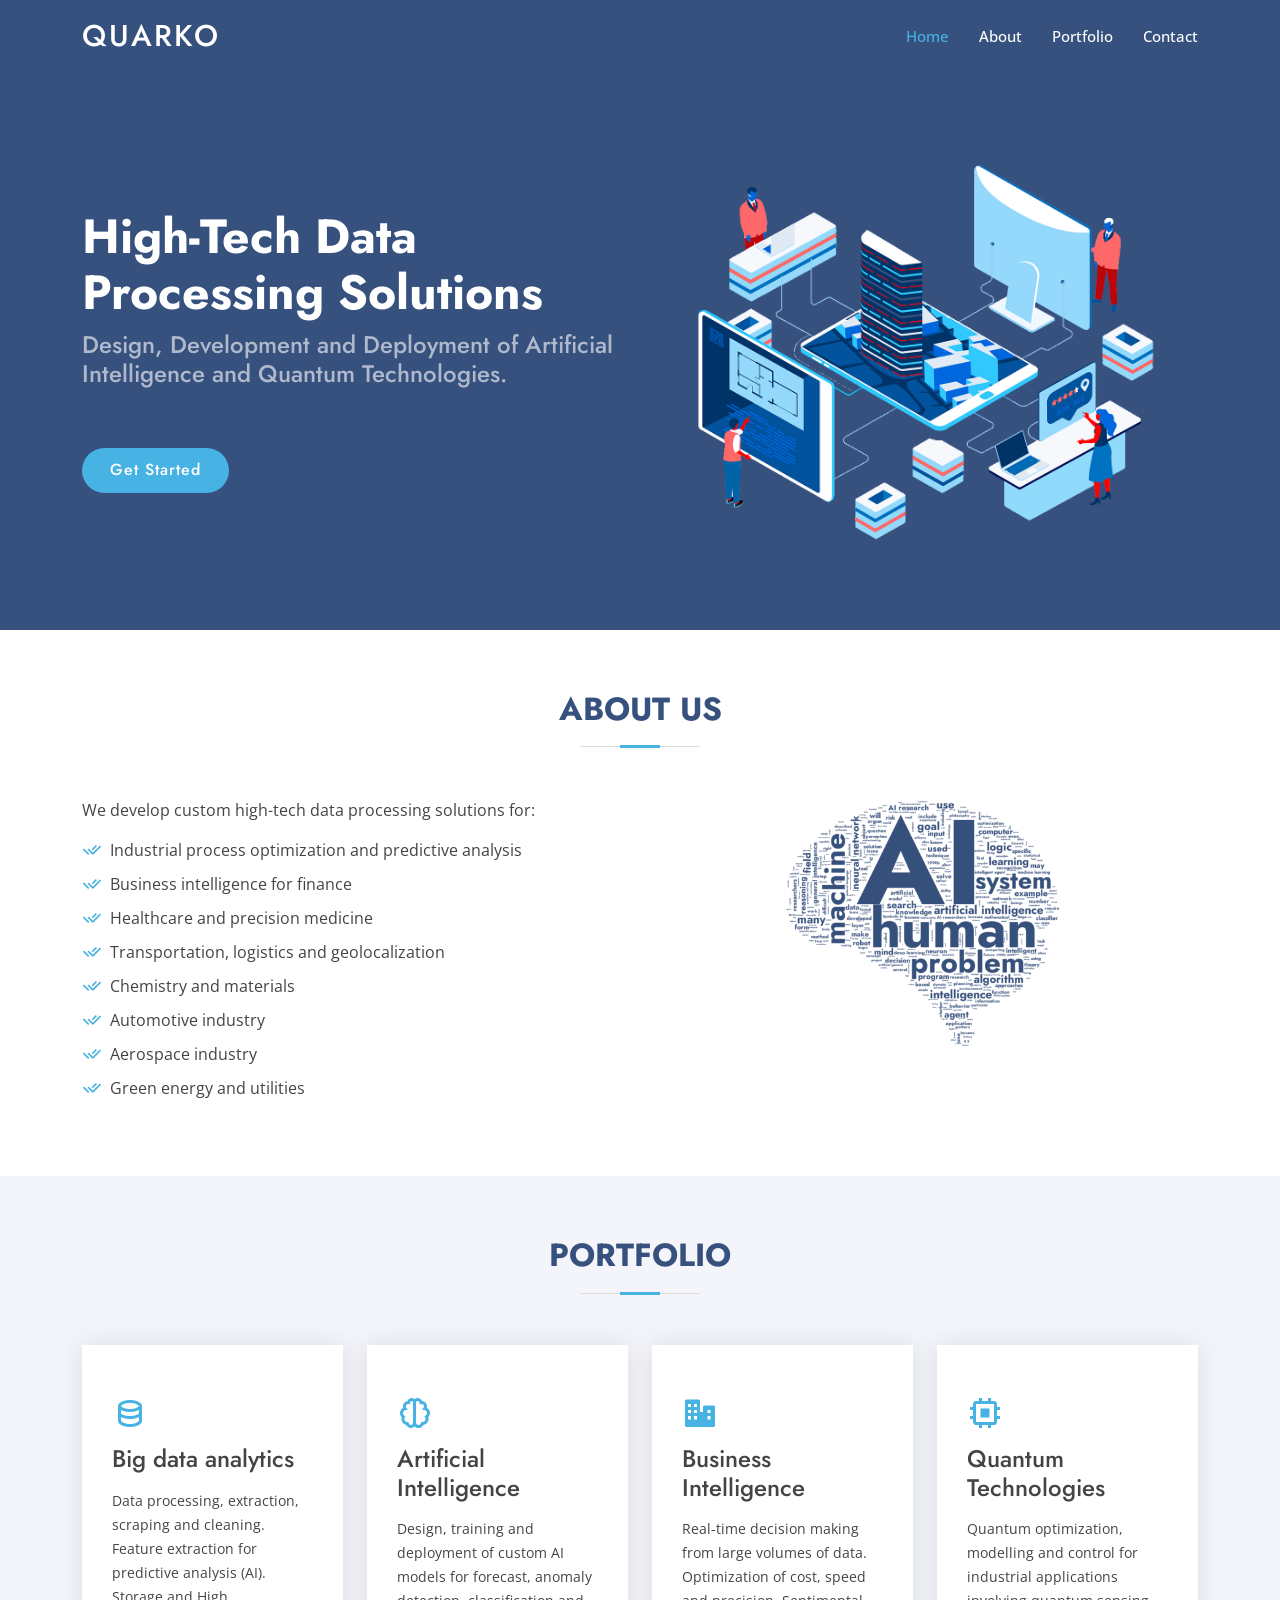
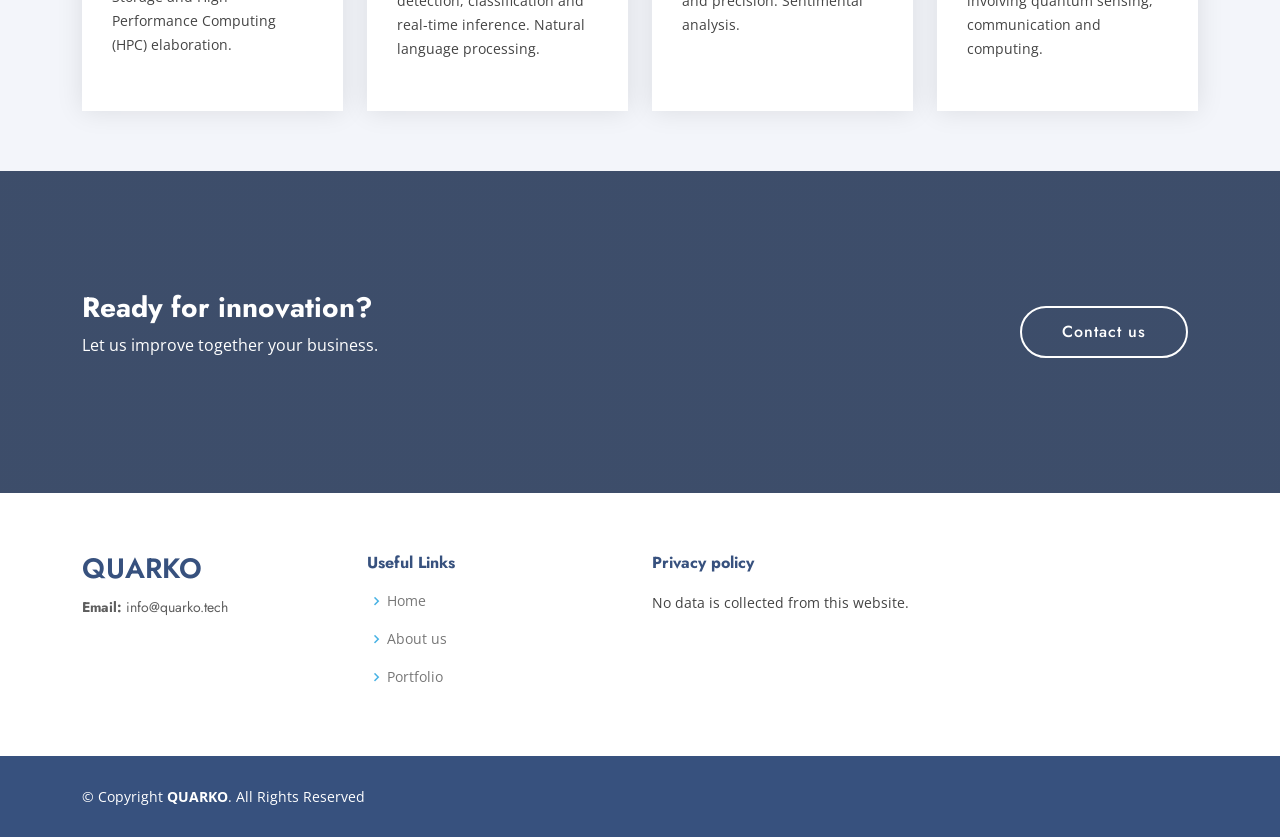
==== index.html @ bf79f646 "updating page" ====
<!DOCTYPE html>
<html lang="en">

<head>
  <meta charset="utf-8">
  <meta content="width=device-width, initial-scale=1.0" name="viewport">

  <title>QUARKO - Home Page</title>
  <meta content="" name="description">
  <meta content="" name="keywords">

  <link href="assets/img/favicon.png" rel="icon">
  <link href="assets/img/apple-touch-icon.png" rel="apple-touch-icon">

  <link
    href="https://fonts.googleapis.com/css?family=Open+Sans:300,300i,400,400i,600,600i,700,700i|Jost:300,300i,400,400i,500,500i,600,600i,700,700i|Poppins:300,300i,400,400i,500,500i,600,600i,700,700i"
    rel="stylesheet">

  <link href="assets/vendor/bootstrap/css/bootstrap.min.css" rel="stylesheet">
  <link href="assets/vendor/bootstrap-icons/bootstrap-icons.css" rel="stylesheet">
  <link href="assets/vendor/boxicons/css/boxicons.min.css" rel="stylesheet">
  <link href="assets/vendor/remixicon/remixicon.css" rel="stylesheet">
  <link href="assets/css/style.css" rel="stylesheet">
</head>

<body>

  <header id="header" class="fixed-top ">
    <div class="container d-flex align-items-center">
      <h1 class="logo me-auto"><a href="index.html">QUARKO</a></h1>
      <nav id="navbar" class="navbar">
        <ul>
          <li><a class="nav-link scrollto active" href="#hero">Home</a></li>
          <li><a class="nav-link scrollto" href="#about">About</a></li>
          <li><a class="nav-link scrollto" href="#services">Portfolio</a></li>
          <li><a class="nav-link scrollto" href="#contact">Contact</a></li>
        </ul>
        <i class="bi bi-list mobile-nav-toggle"></i>
      </nav>
    </div>
  </header>

  <section id="hero" class="d-flex align-items-center">
    <div class="container">
      <div class="row">
        <div class="col-lg-6 d-flex flex-column justify-content-center pt-4 pt-lg-0 order-2 order-lg-1"
          data-aos="fade-up" data-aos-delay="200">
          <h1>High-Tech Data Processing Solutions</h1>
          <h2>Design, Development and Deployment of Artificial Intelligence and Quantum Technologies.</h2>
          <div class="d-flex justify-content-center justify-content-lg-start">
            <a href="#about" class="btn-get-started scrollto">Get Started</a>
          </div>
        </div>
        <div class="col-lg-6 order-1 order-lg-2 hero-img" data-aos="zoom-in" data-aos-delay="200">
          <img src="assets/img/splash.png" class="img-fluid" alt="">
        </div>
      </div>
    </div>

  </section>

  <main id="main">
    <section id="about" class="about">
      <div class="container" data-aos="fade-up">

        <div class="section-title">
          <h2>About Us</h2>
        </div>

        <div class="row content">
          <div class="col-lg-6">
            <p>
              We develop custom high-tech data processing solutions for:
            </p>
            <ul>
              <li><i class="ri-check-double-line"></i>Industrial process optimization and predictive analysis</li>
              <li><i class="ri-check-double-line"></i>Business intelligence for finance</li>
              <li><i class="ri-check-double-line"></i>Healthcare and precision medicine</li>
              <li><i class="ri-check-double-line"></i>Transportation, logistics and geolocalization</li>
              <li><i class="ri-check-double-line"></i>Chemistry and materials</li>
              <li><i class="ri-check-double-line"></i>Automotive industry</li>
              <li><i class="ri-check-double-line"></i>Aerospace industry</li>
              <li><i class="ri-check-double-line"></i>Green energy and utilities</li>
            </ul>
          </div>
          <div class="col-lg-6 pt-4 pt-lg-0 text-center">
            <img src="assets/img/brain.png" class="img-fluid" style="height: 250px;" alt="">
          </div>
        </div>
      </div>
    </section>

    <section id="services" class="services section-bg">
      <div class="container" data-aos="fade-up">

        <div class="section-title">
          <h2>Portfolio</h2>
          <p></p>
        </div>

        <div class="row">
          <div class="col-xl-3 col-md-6 d-flex align-items-stretch" data-aos="zoom-in" data-aos-delay="100">
            <div class="icon-box">
              <div class="icon"><i class="bx bx-data"></i></div>
              <h4>Big data analytics</h4>
              <p>Data processing, extraction, scraping and cleaning. Feature extraction for
                predictive analysis (AI). Storage and High Performance Computing (HPC)
                elaboration.</p>
            </div>
          </div>

          <div class="col-xl-3 col-md-6 d-flex align-items-stretch mt-4 mt-md-0" data-aos="zoom-in"
            data-aos-delay="200">
            <div class="icon-box">
              <div class="icon"><i class="bx bx-brain"></i></div>
              <h4>Artificial Intelligence</h4>
              <p>Design, training and deployment of custom AI models for
                forecast, anomaly detection, classification and real-time
                inference. Natural language processing.</p>
            </div>
          </div>

          <div class="col-xl-3 col-md-6 d-flex align-items-stretch mt-4 mt-xl-0" data-aos="zoom-in"
            data-aos-delay="300">
            <div class="icon-box">
              <div class="icon"><i class="bx bxs-business"></i></div>
              <h4>Business Intelligence</h4>
              <p>Real-time decision making from large volumes of data.
                Optimization of cost, speed and precision. Sentimental
                analysis.</p>
            </div>
          </div>

          <div class="col-xl-3 col-md-6 d-flex align-items-stretch mt-4 mt-xl-0" data-aos="zoom-in"
            data-aos-delay="400">
            <div class="icon-box">
              <div class="icon"><i class="bx bx-chip"></i></div>
              <h4>Quantum Technologies</h4>
              <p>Quantum optimization, modelling and control for industrial
                applications involving quantum sensing, communication and
                computing.</p>
            </div>
          </div>

        </div>
      </div>
    </section>

    <section id="contact" class="cta">
      <div class="container" data-aos="zoom-in">

        <div class="row">
          <div class="col-lg-9 text-center text-lg-start">
            <h3>Ready for innovation?</h3>
            <p>Let us improve together your business.</p>
          </div>
          <div class="col-lg-3 cta-btn-container text-center">
            <a class="cta-btn align-middle" href="mailto:info@quarko.tech">Contact us</a>
          </div>
        </div>

      </div>
    </section>

  </main>

  <footer id="footer">
    <div class="footer-top">
      <div class="container">
        <div class="row">

          <div class="col-lg-3 col-md-6 footer-contact">
            <h3>QUARKO</h3>
            <p>
              <strong>Email:</strong> info@quarko.tech<br>
            </p>
          </div>

          <div class="col-lg-3 col-md-6 footer-links">
            <h4>Useful Links</h4>
            <ul>
              <li><i class="bx bx-chevron-right"></i> <a href="#">Home</a></li>
              <li><i class="bx bx-chevron-right"></i> <a href="#about">About us</a></li>
              <li><i class="bx bx-chevron-right"></i> <a href="#services">Portfolio</a></li>
            </ul>
          </div>

          <div class="col-lg-3 col-md-6 footer-links">
            <h4>Privacy policy</h4>
            <p>No data is collected from this website.</p>
          </div>
        </div>
      </div>
    </div>

    <div class="container footer-bottom clearfix">
      <div class="copyright">
        &copy; Copyright <strong><span>QUARKO</span></strong>. All Rights Reserved
      </div>

    </div>
  </footer>

  <div id="preloader"></div>
  <a href="#" class="back-to-top d-flex align-items-center justify-content-center"><i
      class="bi bi-arrow-up-short"></i></a>

  <script src="assets/vendor/bootstrap/js/bootstrap.bundle.min.js"></script>
  <script src="assets/js/main.js"></script>

</body>

</html>
---- assets/css/style.css ----
/*--------------------------------------------------------------
# General
--------------------------------------------------------------*/
body {
  font-family: "Open Sans", sans-serif;
  color: #444444;
}

a {
  color: #47b2e4;
  text-decoration: none;
}

a:hover {
  color: #73c5eb;
  text-decoration: none;
}

h1, h2, h3, h4, h5, h6 {
  font-family: "Jost", sans-serif;
}

/*--------------------------------------------------------------
# Preloader
--------------------------------------------------------------*/
#preloader {
  position: fixed;
  top: 0;
  left: 0;
  right: 0;
  bottom: 0;
  z-index: 9999;
  overflow: hidden;
  background: #37517e;
}

#preloader:before {
  content: "";
  position: fixed;
  top: calc(50% - 30px);
  left: calc(50% - 30px);
  border: 6px solid #37517e;
  border-top-color: #fff;
  border-bottom-color: #fff;
  border-radius: 50%;
  width: 60px;
  height: 60px;
  -webkit-animation: animate-preloader 1s linear infinite;
  animation: animate-preloader 1s linear infinite;
}

@-webkit-keyframes animate-preloader {
  0% {
    transform: rotate(0deg);
  }
  100% {
    transform: rotate(360deg);
  }
}

@keyframes animate-preloader {
  0% {
    transform: rotate(0deg);
  }
  100% {
    transform: rotate(360deg);
  }
}
/*--------------------------------------------------------------
# Back to top button
--------------------------------------------------------------*/
.back-to-top {
  position: fixed;
  visibility: hidden;
  opacity: 0;
  right: 15px;
  bottom: 15px;
  z-index: 996;
  background: #47b2e4;
  width: 40px;
  height: 40px;
  border-radius: 50px;
  transition: all 0.4s;
}
.back-to-top i {
  font-size: 24px;
  color: #fff;
  line-height: 0;
}
.back-to-top:hover {
  background: #6bc1e9;
  color: #fff;
}
.back-to-top.active {
  visibility: visible;
  opacity: 1;
}

/*--------------------------------------------------------------
# Header
--------------------------------------------------------------*/
#header {
  transition: all 0.5s;
  z-index: 997;
  padding: 15px 0;
}
#header.header-scrolled, #header.header-inner-pages {
  background: rgba(40, 58, 90, 0.9);
}
#header .logo {
  font-size: 30px;
  margin: 0;
  padding: 0;
  line-height: 1;
  font-weight: 500;
  letter-spacing: 2px;
  text-transform: uppercase;
}
#header .logo a {
  color: #fff;
}
#header .logo img {
  max-height: 40px;
}

/*--------------------------------------------------------------
# Navigation Menu
--------------------------------------------------------------*/
/**
* Desktop Navigation
*/
.navbar {
  padding: 0;
}
.navbar ul {
  margin: 0;
  padding: 0;
  display: flex;
  list-style: none;
  align-items: center;
}
.navbar li {
  position: relative;
}
.navbar a, .navbar a:focus {
  display: flex;
  align-items: center;
  justify-content: space-between;
  padding: 10px 0 10px 30px;
  font-size: 15px;
  font-weight: 500;
  color: #fff;
  white-space: nowrap;
  transition: 0.3s;
}
.navbar a i, .navbar a:focus i {
  font-size: 12px;
  line-height: 0;
  margin-left: 5px;
}
.navbar a:hover, .navbar .active, .navbar .active:focus, .navbar li:hover > a {
  color: #47b2e4;
}
.navbar .getstarted, .navbar .getstarted:focus {
  padding: 8px 20px;
  margin-left: 30px;
  border-radius: 50px;
  color: #fff;
  font-size: 14px;
  border: 2px solid #47b2e4;
  font-weight: 600;
}
.navbar .getstarted:hover, .navbar .getstarted:focus:hover {
  color: #fff;
  background: #31a9e1;
}
.navbar .dropdown ul {
  display: block;
  position: absolute;
  left: 14px;
  top: calc(100% + 30px);
  margin: 0;
  padding: 10px 0;
  z-index: 99;
  opacity: 0;
  visibility: hidden;
  background: #fff;
  box-shadow: 0px 0px 30px rgba(127, 137, 161, 0.25);
  transition: 0.3s;
  border-radius: 4px;
}
.navbar .dropdown ul li {
  min-width: 200px;
}
.navbar .dropdown ul a {
  padding: 10px 20px;
  font-size: 14px;
  text-transform: none;
  font-weight: 500;
  color: #0c3c53;
}
.navbar .dropdown ul a i {
  font-size: 12px;
}
.navbar .dropdown ul a:hover, .navbar .dropdown ul .active:hover, .navbar .dropdown ul li:hover > a {
  color: #47b2e4;
}
.navbar .dropdown:hover > ul {
  opacity: 1;
  top: 100%;
  visibility: visible;
}
.navbar .dropdown .dropdown ul {
  top: 0;
  left: calc(100% - 30px);
  visibility: hidden;
}
.navbar .dropdown .dropdown:hover > ul {
  opacity: 1;
  top: 0;
  left: 100%;
  visibility: visible;
}
@media (max-width: 1366px) {
  .navbar .dropdown .dropdown ul {
    left: -90%;
  }
  .navbar .dropdown .dropdown:hover > ul {
    left: -100%;
  }
}

/**
* Mobile Navigation
*/
.mobile-nav-toggle {
  color: #fff;
  font-size: 28px;
  cursor: pointer;
  display: none;
  line-height: 0;
  transition: 0.5s;
}
.mobile-nav-toggle.bi-x {
  color: #fff;
}

@media (max-width: 991px) {
  .mobile-nav-toggle {
    display: block;
  }

  .navbar ul {
    display: none;
  }
}
.navbar-mobile {
  position: fixed;
  overflow: hidden;
  top: 0;
  right: 0;
  left: 0;
  bottom: 0;
  background: rgba(40, 58, 90, 0.9);
  transition: 0.3s;
  z-index: 999;
}
.navbar-mobile .mobile-nav-toggle {
  position: absolute;
  top: 15px;
  right: 15px;
}
.navbar-mobile ul {
  display: block;
  position: absolute;
  top: 55px;
  right: 15px;
  bottom: 15px;
  left: 15px;
  padding: 10px 0;
  border-radius: 10px;
  background-color: #fff;
  overflow-y: auto;
  transition: 0.3s;
}
.navbar-mobile a, .navbar-mobile a:focus {
  padding: 10px 20px;
  font-size: 15px;
  color: #37517e;
}
.navbar-mobile a:hover, .navbar-mobile .active, .navbar-mobile li:hover > a {
  color: #47b2e4;
}
.navbar-mobile .getstarted, .navbar-mobile .getstarted:focus {
  margin: 15px;
  color: #37517e;
}
.navbar-mobile .dropdown ul {
  position: static;
  display: none;
  margin: 10px 20px;
  padding: 10px 0;
  z-index: 99;
  opacity: 1;
  visibility: visible;
  background: #fff;
  box-shadow: 0px 0px 30px rgba(127, 137, 161, 0.25);
}
.navbar-mobile .dropdown ul li {
  min-width: 200px;
}
.navbar-mobile .dropdown ul a {
  padding: 10px 20px;
}
.navbar-mobile .dropdown ul a i {
  font-size: 12px;
}
.navbar-mobile .dropdown ul a:hover, .navbar-mobile .dropdown ul .active:hover, .navbar-mobile .dropdown ul li:hover > a {
  color: #47b2e4;
}
.navbar-mobile .dropdown > .dropdown-active {
  display: block;
}

/*--------------------------------------------------------------
# Hero Section
--------------------------------------------------------------*/
#hero {
  width: 100%;
  height: 70vh;
  background: #37517e;
}
#hero .container {
  padding-top: 72px;
}
#hero h1 {
  margin: 0 0 10px 0;
  font-size: 48px;
  font-weight: 700;
  line-height: 56px;
  color: #fff;
}
#hero h2 {
  color: rgba(255, 255, 255, 0.6);
  margin-bottom: 50px;
  font-size: 24px;
}
#hero .btn-get-started {
  font-family: "Jost", sans-serif;
  font-weight: 500;
  font-size: 16px;
  letter-spacing: 1px;
  display: inline-block;
  padding: 10px 28px 11px 28px;
  border-radius: 50px;
  transition: 0.5s;
  margin: 10px 0 0 0;
  color: #fff;
  background: #47b2e4;
}
#hero .btn-get-started:hover {
  background: #209dd8;
}
#hero .btn-watch-video {
  font-size: 16px;
  display: flex;
  align-items: center;
  transition: 0.5s;
  margin: 10px 0 0 25px;
  color: #fff;
  line-height: 1;
}
#hero .btn-watch-video i {
  line-height: 0;
  color: #fff;
  font-size: 32px;
  transition: 0.3s;
  margin-right: 8px;
}
#hero .btn-watch-video:hover i {
  color: #47b2e4;
}
#hero .animated {
  animation: up-down 2s ease-in-out infinite alternate-reverse both;
}
@media (max-width: 991px) {
  #hero {
    height: 100vh;
    text-align: center;
  }
  #hero .animated {
    -webkit-animation: none;
    animation: none;
  }
  #hero .hero-img {
    text-align: center;
  }
  #hero .hero-img img {
    width: 50%;
  }
}
@media (max-width: 768px) {
  #hero h1 {
    font-size: 28px;
    line-height: 36px;
  }
  #hero h2 {
    font-size: 18px;
    line-height: 24px;
    margin-bottom: 30px;
  }
  #hero .hero-img img {
    width: 70%;
  }
}
@media (max-width: 575px) {
  #hero .hero-img img {
    width: 80%;
  }
  #hero .btn-get-started {
    font-size: 16px;
    padding: 10px 24px 11px 24px;
  }
}

@-webkit-keyframes up-down {
  0% {
    transform: translateY(10px);
  }
  100% {
    transform: translateY(-10px);
  }
}

@keyframes up-down {
  0% {
    transform: translateY(10px);
  }
  100% {
    transform: translateY(-10px);
  }
}
/*--------------------------------------------------------------
# Sections General
--------------------------------------------------------------*/
section {
  padding: 60px 0;
  overflow: hidden;
}

.section-bg {
  background-color: #f3f5fa;
}

.section-title {
  text-align: center;
  padding-bottom: 30px;
}
.section-title h2 {
  font-size: 32px;
  font-weight: bold;
  text-transform: uppercase;
  margin-bottom: 20px;
  padding-bottom: 20px;
  position: relative;
  color: #37517e;
}
.section-title h2::before {
  content: "";
  position: absolute;
  display: block;
  width: 120px;
  height: 1px;
  background: #ddd;
  bottom: 1px;
  left: calc(50% - 60px);
}
.section-title h2::after {
  content: "";
  position: absolute;
  display: block;
  width: 40px;
  height: 3px;
  background: #47b2e4;
  bottom: 0;
  left: calc(50% - 20px);
}
.section-title p {
  margin-bottom: 0;
}

/*--------------------------------------------------------------
# Clients
--------------------------------------------------------------*/
.clients {
  padding: 12px 0;
  text-align: center;
}
.clients img {
  max-width: 45%;
  transition: all 0.4s ease-in-out;
  display: inline-block;
  padding: 15px 0;
  filter: grayscale(100);
}
.clients img:hover {
  filter: none;
  transform: scale(1.1);
}
@media (max-width: 768px) {
  .clients img {
    max-width: 40%;
  }
}

/*--------------------------------------------------------------
# About Us
--------------------------------------------------------------*/
.about .content h3 {
  font-weight: 600;
  font-size: 26px;
}
.about .content ul {
  list-style: none;
  padding: 0;
}
.about .content ul li {
  padding-left: 28px;
  position: relative;
}
.about .content ul li + li {
  margin-top: 10px;
}
.about .content ul i {
  position: absolute;
  left: 0;
  top: 2px;
  font-size: 20px;
  color: #47b2e4;
  line-height: 1;
}
.about .content p:last-child {
  margin-bottom: 0;
}
.about .content .btn-learn-more {
  font-family: "Poppins", sans-serif;
  font-weight: 500;
  font-size: 14px;
  letter-spacing: 1px;
  display: inline-block;
  padding: 12px 32px;
  border-radius: 4px;
  transition: 0.3s;
  line-height: 1;
  color: #47b2e4;
  -webkit-animation-delay: 0.8s;
  animation-delay: 0.8s;
  margin-top: 6px;
  border: 2px solid #47b2e4;
}
.about .content .btn-learn-more:hover {
  background: #47b2e4;
  color: #fff;
  text-decoration: none;
}

/*--------------------------------------------------------------
# Why Us
--------------------------------------------------------------*/
.why-us .content {
  padding: 60px 100px 0 100px;
}
.why-us .content h3 {
  font-weight: 400;
  font-size: 34px;
  color: #37517e;
}
.why-us .content h4 {
  font-size: 20px;
  font-weight: 700;
  margin-top: 5px;
}
.why-us .content p {
  font-size: 15px;
  color: #848484;
}
.why-us .img {
  background-size: contain;
  background-repeat: no-repeat;
  background-position: center center;
}
.why-us .accordion-list {
  padding: 0 100px 60px 100px;
}
.why-us .accordion-list ul {
  padding: 0;
  list-style: none;
}
.why-us .accordion-list li + li {
  margin-top: 15px;
}
.why-us .accordion-list li {
  padding: 20px;
  background: #fff;
  border-radius: 4px;
}
.why-us .accordion-list a {
  display: block;
  position: relative;
  font-family: "Poppins", sans-serif;
  font-size: 16px;
  line-height: 24px;
  font-weight: 500;
  padding-right: 30px;
  outline: none;
  cursor: pointer;
}
.why-us .accordion-list span {
  color: #47b2e4;
  font-weight: 600;
  font-size: 18px;
  padding-right: 10px;
}
.why-us .accordion-list i {
  font-size: 24px;
  position: absolute;
  right: 0;
  top: 0;
}
.why-us .accordion-list p {
  margin-bottom: 0;
  padding: 10px 0 0 0;
}
.why-us .accordion-list .icon-show {
  display: none;
}
.why-us .accordion-list a.collapsed {
  color: #343a40;
}
.why-us .accordion-list a.collapsed:hover {
  color: #47b2e4;
}
.why-us .accordion-list a.collapsed .icon-show {
  display: inline-block;
}
.why-us .accordion-list a.collapsed .icon-close {
  display: none;
}
@media (max-width: 1024px) {
  .why-us .content, .why-us .accordion-list {
    padding-left: 0;
    padding-right: 0;
  }
}
@media (max-width: 992px) {
  .why-us .img {
    min-height: 400px;
  }
  .why-us .content {
    padding-top: 30px;
  }
  .why-us .accordion-list {
    padding-bottom: 30px;
  }
}
@media (max-width: 575px) {
  .why-us .img {
    min-height: 200px;
  }
}

/*--------------------------------------------------------------
# Skills
--------------------------------------------------------------*/
.skills .content h3 {
  font-weight: 700;
  font-size: 32px;
  color: #37517e;
  font-family: "Poppins", sans-serif;
}
.skills .content ul {
  list-style: none;
  padding: 0;
}
.skills .content ul li {
  padding-bottom: 10px;
}
.skills .content ul i {
  font-size: 20px;
  padding-right: 4px;
  color: #47b2e4;
}
.skills .content p:last-child {
  margin-bottom: 0;
}
.skills .progress {
  height: 60px;
  display: block;
  background: none;
  border-radius: 0;
}
.skills .progress .skill {
  padding: 0;
  margin: 0 0 6px 0;
  text-transform: uppercase;
  display: block;
  font-weight: 600;
  font-family: "Poppins", sans-serif;
  color: #37517e;
}
.skills .progress .skill .val {
  float: right;
  font-style: normal;
}
.skills .progress-bar-wrap {
  background: #e8edf5;
  height: 10px;
}
.skills .progress-bar {
  width: 1px;
  height: 10px;
  transition: 0.9s;
  background-color: #4668a2;
}

/*--------------------------------------------------------------
# Services
--------------------------------------------------------------*/
.services .icon-box {
  box-shadow: 0px 0 25px 0 rgba(0, 0, 0, 0.1);
  padding: 50px 30px;
  transition: all ease-in-out 0.4s;
  background: #fff;
}
.services .icon-box .icon {
  margin-bottom: 10px;
}
.services .icon-box .icon i {
  color: #47b2e4;
  font-size: 36px;
  transition: 0.3s;
}
.services .icon-box h4 {
  font-weight: 500;
  margin-bottom: 15px;
  font-size: 24px;
}
.services .icon-box h4 a {
  color: #37517e;
  transition: ease-in-out 0.3s;
}
.services .icon-box p {
  line-height: 24px;
  font-size: 14px;
  margin-bottom: 0;
}
.services .icon-box:hover {
  transform: translateY(-10px);
}
.services .icon-box:hover h4 a {
  color: #47b2e4;
}

/*--------------------------------------------------------------
# Cta
--------------------------------------------------------------*/
.cta {
  background: linear-gradient(rgba(40, 58, 90, 0.9), rgba(40, 58, 90, 0.9)), url("../img/background.jpg") fixed center center;
  background-size: cover;
  padding: 120px 0;
}
.cta h3 {
  color: #fff;
  font-size: 28px;
  font-weight: 700;
}
.cta p {
  color: #fff;
}
.cta .cta-btn {
  font-family: "Jost", sans-serif;
  font-weight: 500;
  font-size: 16px;
  letter-spacing: 1px;
  display: inline-block;
  padding: 12px 40px;
  border-radius: 50px;
  transition: 0.5s;
  margin: 10px;
  border: 2px solid #fff;
  color: #fff;
}
.cta .cta-btn:hover {
  background: #47b2e4;
  border: 2px solid #47b2e4;
}
@media (max-width: 1024px) {
  .cta {
    background-attachment: scroll;
  }
}
@media (min-width: 769px) {
  .cta .cta-btn-container {
    display: flex;
    align-items: center;
    justify-content: flex-end;
  }
}

/*--------------------------------------------------------------
# Portfolio
--------------------------------------------------------------*/
.portfolio #portfolio-flters {
  list-style: none;
  margin-bottom: 20px;
}
.portfolio #portfolio-flters li {
  cursor: pointer;
  display: inline-block;
  margin: 10px 5px;
  font-size: 15px;
  font-weight: 500;
  line-height: 1;
  color: #444444;
  transition: all 0.3s;
  padding: 8px 20px;
  border-radius: 50px;
  font-family: "Poppins", sans-serif;
}
.portfolio #portfolio-flters li:hover, .portfolio #portfolio-flters li.filter-active {
  background: #47b2e4;
  color: #fff;
}
.portfolio .portfolio-item {
  margin-bottom: 30px;
}
.portfolio .portfolio-item .portfolio-img {
  overflow: hidden;
}
.portfolio .portfolio-item .portfolio-img img {
  transition: all 0.6s;
}
.portfolio .portfolio-item .portfolio-info {
  opacity: 0;
  position: absolute;
  left: 15px;
  bottom: 0;
  z-index: 3;
  right: 15px;
  transition: all 0.3s;
  background: rgba(55, 81, 126, 0.8);
  padding: 10px 15px;
}
.portfolio .portfolio-item .portfolio-info h4 {
  font-size: 18px;
  color: #fff;
  font-weight: 600;
  color: #fff;
  margin-bottom: 0px;
}
.portfolio .portfolio-item .portfolio-info p {
  color: #f9fcfe;
  font-size: 14px;
  margin-bottom: 0;
}
.portfolio .portfolio-item .portfolio-info .preview-link, .portfolio .portfolio-item .portfolio-info .details-link {
  position: absolute;
  right: 40px;
  font-size: 24px;
  top: calc(50% - 18px);
  color: #fff;
  transition: 0.3s;
}
.portfolio .portfolio-item .portfolio-info .preview-link:hover, .portfolio .portfolio-item .portfolio-info .details-link:hover {
  color: #47b2e4;
}
.portfolio .portfolio-item .portfolio-info .details-link {
  right: 10px;
}
.portfolio .portfolio-item:hover .portfolio-img img {
  transform: scale(1.15);
}
.portfolio .portfolio-item:hover .portfolio-info {
  opacity: 1;
}

/*--------------------------------------------------------------
# Portfolio Details
--------------------------------------------------------------*/
.portfolio-details {
  padding-top: 40px;
}
.portfolio-details .portfolio-details-slider img {
  width: 100%;
}
.portfolio-details .portfolio-details-slider .swiper-pagination {
  margin-top: 20px;
  position: relative;
}
.portfolio-details .portfolio-details-slider .swiper-pagination .swiper-pagination-bullet {
  width: 12px;
  height: 12px;
  background-color: #fff;
  opacity: 1;
  border: 1px solid #47b2e4;
}
.portfolio-details .portfolio-details-slider .swiper-pagination .swiper-pagination-bullet-active {
  background-color: #47b2e4;
}
.portfolio-details .portfolio-info {
  padding: 30px;
  box-shadow: 0px 0 30px rgba(55, 81, 126, 0.08);
}
.portfolio-details .portfolio-info h3 {
  font-size: 22px;
  font-weight: 700;
  margin-bottom: 20px;
  padding-bottom: 20px;
  border-bottom: 1px solid #eee;
}
.portfolio-details .portfolio-info ul {
  list-style: none;
  padding: 0;
  font-size: 15px;
}
.portfolio-details .portfolio-info ul li + li {
  margin-top: 10px;
}
.portfolio-details .portfolio-description {
  padding-top: 30px;
}
.portfolio-details .portfolio-description h2 {
  font-size: 26px;
  font-weight: 700;
  margin-bottom: 20px;
}
.portfolio-details .portfolio-description p {
  padding: 0;
}

/*--------------------------------------------------------------
# Team
--------------------------------------------------------------*/
.team .member {
  position: relative;
  box-shadow: 0px 2px 15px rgba(0, 0, 0, 0.1);
  padding: 30px;
  border-radius: 5px;
  background: #fff;
  transition: 0.5s;
}
.team .member .pic {
  overflow: hidden;
  width: 180px;
  border-radius: 50%;
}
.team .member .pic img {
  transition: ease-in-out 0.3s;
}
.team .member:hover {
  transform: translateY(-10px);
}
.team .member .member-info {
  padding-left: 30px;
}
.team .member h4 {
  font-weight: 700;
  margin-bottom: 5px;
  font-size: 20px;
  color: #37517e;
}
.team .member span {
  display: block;
  font-size: 15px;
  padding-bottom: 10px;
  position: relative;
  font-weight: 500;
}
.team .member span::after {
  content: "";
  position: absolute;
  display: block;
  width: 50px;
  height: 1px;
  background: #cbd6e9;
  bottom: 0;
  left: 0;
}
.team .member p {
  margin: 10px 0 0 0;
  font-size: 14px;
}
.team .member .social {
  margin-top: 12px;
  display: flex;
  align-items: center;
  justify-content: flex-start;
}
.team .member .social a {
  transition: ease-in-out 0.3s;
  display: flex;
  align-items: center;
  justify-content: center;
  border-radius: 50px;
  width: 32px;
  height: 32px;
  background: #eff2f8;
}
.team .member .social a i {
  color: #37517e;
  font-size: 16px;
  margin: 0 2px;
}
.team .member .social a:hover {
  background: #47b2e4;
}
.team .member .social a:hover i {
  color: #fff;
}
.team .member .social a + a {
  margin-left: 8px;
}

/*--------------------------------------------------------------
# Pricing
--------------------------------------------------------------*/
.pricing .row {
  padding-top: 40px;
}
.pricing .box {
  padding: 60px 40px;
  box-shadow: 0 3px 20px -2px rgba(20, 45, 100, 0.1);
  background: #fff;
  height: 100%;
  border-top: 4px solid #fff;
  border-radius: 5px;
}
.pricing h3 {
  font-weight: 500;
  margin-bottom: 15px;
  font-size: 20px;
  color: #37517e;
}
.pricing h4 {
  font-size: 48px;
  color: #37517e;
  font-weight: 400;
  font-family: "Jost", sans-serif;
  margin-bottom: 25px;
}
.pricing h4 sup {
  font-size: 28px;
}
.pricing h4 span {
  color: #47b2e4;
  font-size: 18px;
  display: block;
}
.pricing ul {
  padding: 20px 0;
  list-style: none;
  color: #999;
  text-align: left;
  line-height: 20px;
}
.pricing ul li {
  padding: 10px 0 10px 30px;
  position: relative;
}
.pricing ul i {
  color: #28a745;
  font-size: 24px;
  position: absolute;
  left: 0;
  top: 6px;
}
.pricing ul .na {
  color: #ccc;
}
.pricing ul .na i {
  color: #ccc;
}
.pricing ul .na span {
  text-decoration: line-through;
}
.pricing .buy-btn {
  display: inline-block;
  padding: 12px 35px;
  border-radius: 50px;
  color: #47b2e4;
  transition: none;
  font-size: 16px;
  font-weight: 500;
  font-family: "Jost", sans-serif;
  transition: 0.3s;
  border: 1px solid #47b2e4;
}
.pricing .buy-btn:hover {
  background: #47b2e4;
  color: #fff;
}
.pricing .featured {
  border-top-color: #47b2e4;
}
.pricing .featured .buy-btn {
  background: #47b2e4;
  color: #fff;
}
.pricing .featured .buy-btn:hover {
  background: #23a3df;
}
@media (max-width: 992px) {
  .pricing .box {
    max-width: 60%;
    margin: 0 auto 30px auto;
  }
}
@media (max-width: 767px) {
  .pricing .box {
    max-width: 80%;
    margin: 0 auto 30px auto;
  }
}
@media (max-width: 420px) {
  .pricing .box {
    max-width: 100%;
    margin: 0 auto 30px auto;
  }
}

/*--------------------------------------------------------------
# Frequently Asked Questions
--------------------------------------------------------------*/
.faq .faq-list {
  padding: 0 100px;
}
.faq .faq-list ul {
  padding: 0;
  list-style: none;
}
.faq .faq-list li + li {
  margin-top: 15px;
}
.faq .faq-list li {
  padding: 20px;
  background: #fff;
  border-radius: 4px;
  position: relative;
}
.faq .faq-list a {
  display: block;
  position: relative;
  font-family: "Poppins", sans-serif;
  font-size: 16px;
  line-height: 24px;
  font-weight: 500;
  padding: 0 30px;
  outline: none;
  cursor: pointer;
}
.faq .faq-list .icon-help {
  font-size: 24px;
  position: absolute;
  right: 0;
  left: 20px;
  color: #47b2e4;
}
.faq .faq-list .icon-show, .faq .faq-list .icon-close {
  font-size: 24px;
  position: absolute;
  right: 0;
  top: 0;
}
.faq .faq-list p {
  margin-bottom: 0;
  padding: 10px 0 0 0;
}
.faq .faq-list .icon-show {
  display: none;
}
.faq .faq-list a.collapsed {
  color: #37517e;
  transition: 0.3s;
}
.faq .faq-list a.collapsed:hover {
  color: #47b2e4;
}
.faq .faq-list a.collapsed .icon-show {
  display: inline-block;
}
.faq .faq-list a.collapsed .icon-close {
  display: none;
}
@media (max-width: 1200px) {
  .faq .faq-list {
    padding: 0;
  }
}

/*--------------------------------------------------------------
# Contact
--------------------------------------------------------------*/
.contact .info {
  border-top: 3px solid #47b2e4;
  border-bottom: 3px solid #47b2e4;
  padding: 30px;
  background: #fff;
  width: 100%;
  box-shadow: 0 0 24px 0 rgba(0, 0, 0, 0.1);
}
.contact .info i {
  font-size: 20px;
  color: #47b2e4;
  float: left;
  width: 44px;
  height: 44px;
  background: #e7f5fb;
  display: flex;
  justify-content: center;
  align-items: center;
  border-radius: 50px;
  transition: all 0.3s ease-in-out;
}
.contact .info h4 {
  padding: 0 0 0 60px;
  font-size: 22px;
  font-weight: 600;
  margin-bottom: 5px;
  color: #37517e;
}
.contact .info p {
  padding: 0 0 10px 60px;
  margin-bottom: 20px;
  font-size: 14px;
  color: #6182ba;
}
.contact .info .email p {
  padding-top: 5px;
}
.contact .info .social-links {
  padding-left: 60px;
}
.contact .info .social-links a {
  font-size: 18px;
  display: inline-block;
  background: #333;
  color: #fff;
  line-height: 1;
  padding: 8px 0;
  border-radius: 50%;
  text-align: center;
  width: 36px;
  height: 36px;
  transition: 0.3s;
  margin-right: 10px;
}
.contact .info .social-links a:hover {
  background: #47b2e4;
  color: #fff;
}
.contact .info .email:hover i, .contact .info .address:hover i, .contact .info .phone:hover i {
  background: #47b2e4;
  color: #fff;
}
.contact .php-email-form {
  width: 100%;
  border-top: 3px solid #47b2e4;
  border-bottom: 3px solid #47b2e4;
  padding: 30px;
  background: #fff;
  box-shadow: 0 0 24px 0 rgba(0, 0, 0, 0.12);
}
.contact .php-email-form .form-group {
  padding-bottom: 8px;
}
.contact .php-email-form .validate {
  display: none;
  color: red;
  margin: 0 0 15px 0;
  font-weight: 400;
  font-size: 13px;
}
.contact .php-email-form .error-message {
  display: none;
  color: #fff;
  background: #ed3c0d;
  text-align: left;
  padding: 15px;
  font-weight: 600;
}
.contact .php-email-form .error-message br + br {
  margin-top: 25px;
}
.contact .php-email-form .sent-message {
  display: none;
  color: #fff;
  background: #18d26e;
  text-align: center;
  padding: 15px;
  font-weight: 600;
}
.contact .php-email-form .loading {
  display: none;
  background: #fff;
  text-align: center;
  padding: 15px;
}
.contact .php-email-form .loading:before {
  content: "";
  display: inline-block;
  border-radius: 50%;
  width: 24px;
  height: 24px;
  margin: 0 10px -6px 0;
  border: 3px solid #18d26e;
  border-top-color: #eee;
  -webkit-animation: animate-loading 1s linear infinite;
  animation: animate-loading 1s linear infinite;
}
.contact .php-email-form .form-group {
  margin-bottom: 20px;
}
.contact .php-email-form label {
  padding-bottom: 8px;
}
.contact .php-email-form input, .contact .php-email-form textarea {
  border-radius: 0;
  box-shadow: none;
  font-size: 14px;
  border-radius: 4px;
}
.contact .php-email-form input:focus, .contact .php-email-form textarea:focus {
  border-color: #47b2e4;
}
.contact .php-email-form input {
  height: 44px;
}
.contact .php-email-form textarea {
  padding: 10px 12px;
}
.contact .php-email-form button[type=submit] {
  background: #47b2e4;
  border: 0;
  padding: 12px 34px;
  color: #fff;
  transition: 0.4s;
  border-radius: 50px;
}
.contact .php-email-form button[type=submit]:hover {
  background: #209dd8;
}
@-webkit-keyframes animate-loading {
  0% {
    transform: rotate(0deg);
  }
  100% {
    transform: rotate(360deg);
  }
}
@keyframes animate-loading {
  0% {
    transform: rotate(0deg);
  }
  100% {
    transform: rotate(360deg);
  }
}

/*--------------------------------------------------------------
# Breadcrumbs
--------------------------------------------------------------*/
.breadcrumbs {
  padding: 15px 0;
  background: #f3f5fa;
  min-height: 40px;
  margin-top: 72px;
}
@media (max-width: 992px) {
  .breadcrumbs {
    margin-top: 68px;
  }
}
.breadcrumbs h2 {
  font-size: 28px;
  font-weight: 600;
  color: #37517e;
}
.breadcrumbs ol {
  display: flex;
  flex-wrap: wrap;
  list-style: none;
  padding: 0 0 10px 0;
  margin: 0;
  font-size: 14px;
}
.breadcrumbs ol li + li {
  padding-left: 10px;
}
.breadcrumbs ol li + li::before {
  display: inline-block;
  padding-right: 10px;
  color: #4668a2;
  content: "/";
}

/*--------------------------------------------------------------
# Footer
--------------------------------------------------------------*/
#footer {
  font-size: 14px;
  background: #37517e;
}
#footer .footer-newsletter {
  padding: 50px 0;
  background: #f3f5fa;
  text-align: center;
  font-size: 15px;
  color: #444444;
}
#footer .footer-newsletter h4 {
  font-size: 24px;
  margin: 0 0 20px 0;
  padding: 0;
  line-height: 1;
  font-weight: 600;
  color: #37517e;
}
#footer .footer-newsletter form {
  margin-top: 30px;
  background: #fff;
  padding: 6px 10px;
  position: relative;
  border-radius: 50px;
  box-shadow: 0px 2px 15px rgba(0, 0, 0, 0.06);
  text-align: left;
}
#footer .footer-newsletter form input[type=email] {
  border: 0;
  padding: 4px 8px;
  width: calc(100% - 100px);
}
#footer .footer-newsletter form input[type=submit] {
  position: absolute;
  top: 0;
  right: 0;
  bottom: 0;
  border: 0;
  background: none;
  font-size: 16px;
  padding: 0 20px;
  background: #47b2e4;
  color: #fff;
  transition: 0.3s;
  border-radius: 50px;
  box-shadow: 0px 2px 15px rgba(0, 0, 0, 0.1);
}
#footer .footer-newsletter form input[type=submit]:hover {
  background: #209dd8;
}
#footer .footer-top {
  padding: 60px 0 30px 0;
  background: #fff;
}
#footer .footer-top .footer-contact {
  margin-bottom: 30px;
}
#footer .footer-top .footer-contact h3 {
  font-size: 28px;
  margin: 0 0 10px 0;
  padding: 2px 0 2px 0;
  line-height: 1;
  text-transform: uppercase;
  font-weight: 600;
  color: #37517e;
}
#footer .footer-top .footer-contact p {
  font-size: 14px;
  line-height: 24px;
  margin-bottom: 0;
  font-family: "Jost", sans-serif;
  color: #5e5e5e;
}
#footer .footer-top h4 {
  font-size: 16px;
  font-weight: bold;
  color: #37517e;
  position: relative;
  padding-bottom: 12px;
}
#footer .footer-top .footer-links {
  margin-bottom: 30px;
}
#footer .footer-top .footer-links ul {
  list-style: none;
  padding: 0;
  margin: 0;
}
#footer .footer-top .footer-links ul i {
  padding-right: 2px;
  color: #47b2e4;
  font-size: 18px;
  line-height: 1;
}
#footer .footer-top .footer-links ul li {
  padding: 10px 0;
  display: flex;
  align-items: center;
}
#footer .footer-top .footer-links ul li:first-child {
  padding-top: 0;
}
#footer .footer-top .footer-links ul a {
  color: #777777;
  transition: 0.3s;
  display: inline-block;
  line-height: 1;
}
#footer .footer-top .footer-links ul a:hover {
  text-decoration: none;
  color: #47b2e4;
}
#footer .footer-top .social-links a {
  font-size: 18px;
  display: inline-block;
  background: #47b2e4;
  color: #fff;
  line-height: 1;
  padding: 8px 0;
  margin-right: 4px;
  border-radius: 50%;
  text-align: center;
  width: 36px;
  height: 36px;
  transition: 0.3s;
}
#footer .footer-top .social-links a:hover {
  background: #209dd8;
  color: #fff;
  text-decoration: none;
}
#footer .footer-bottom {
  padding-top: 30px;
  padding-bottom: 30px;
  color: #fff;
}
#footer .copyright {
  float: left;
}
#footer .credits {
  float: right;
  font-size: 13px;
}
#footer .credits a {
  transition: 0.3s;
}
@media (max-width: 768px) {
  #footer .footer-bottom {
    padding-top: 20px;
    padding-bottom: 20px;
  }
  #footer .copyright, #footer .credits {
    text-align: center;
    float: none;
  }
  #footer .credits {
    padding-top: 4px;
  }
}
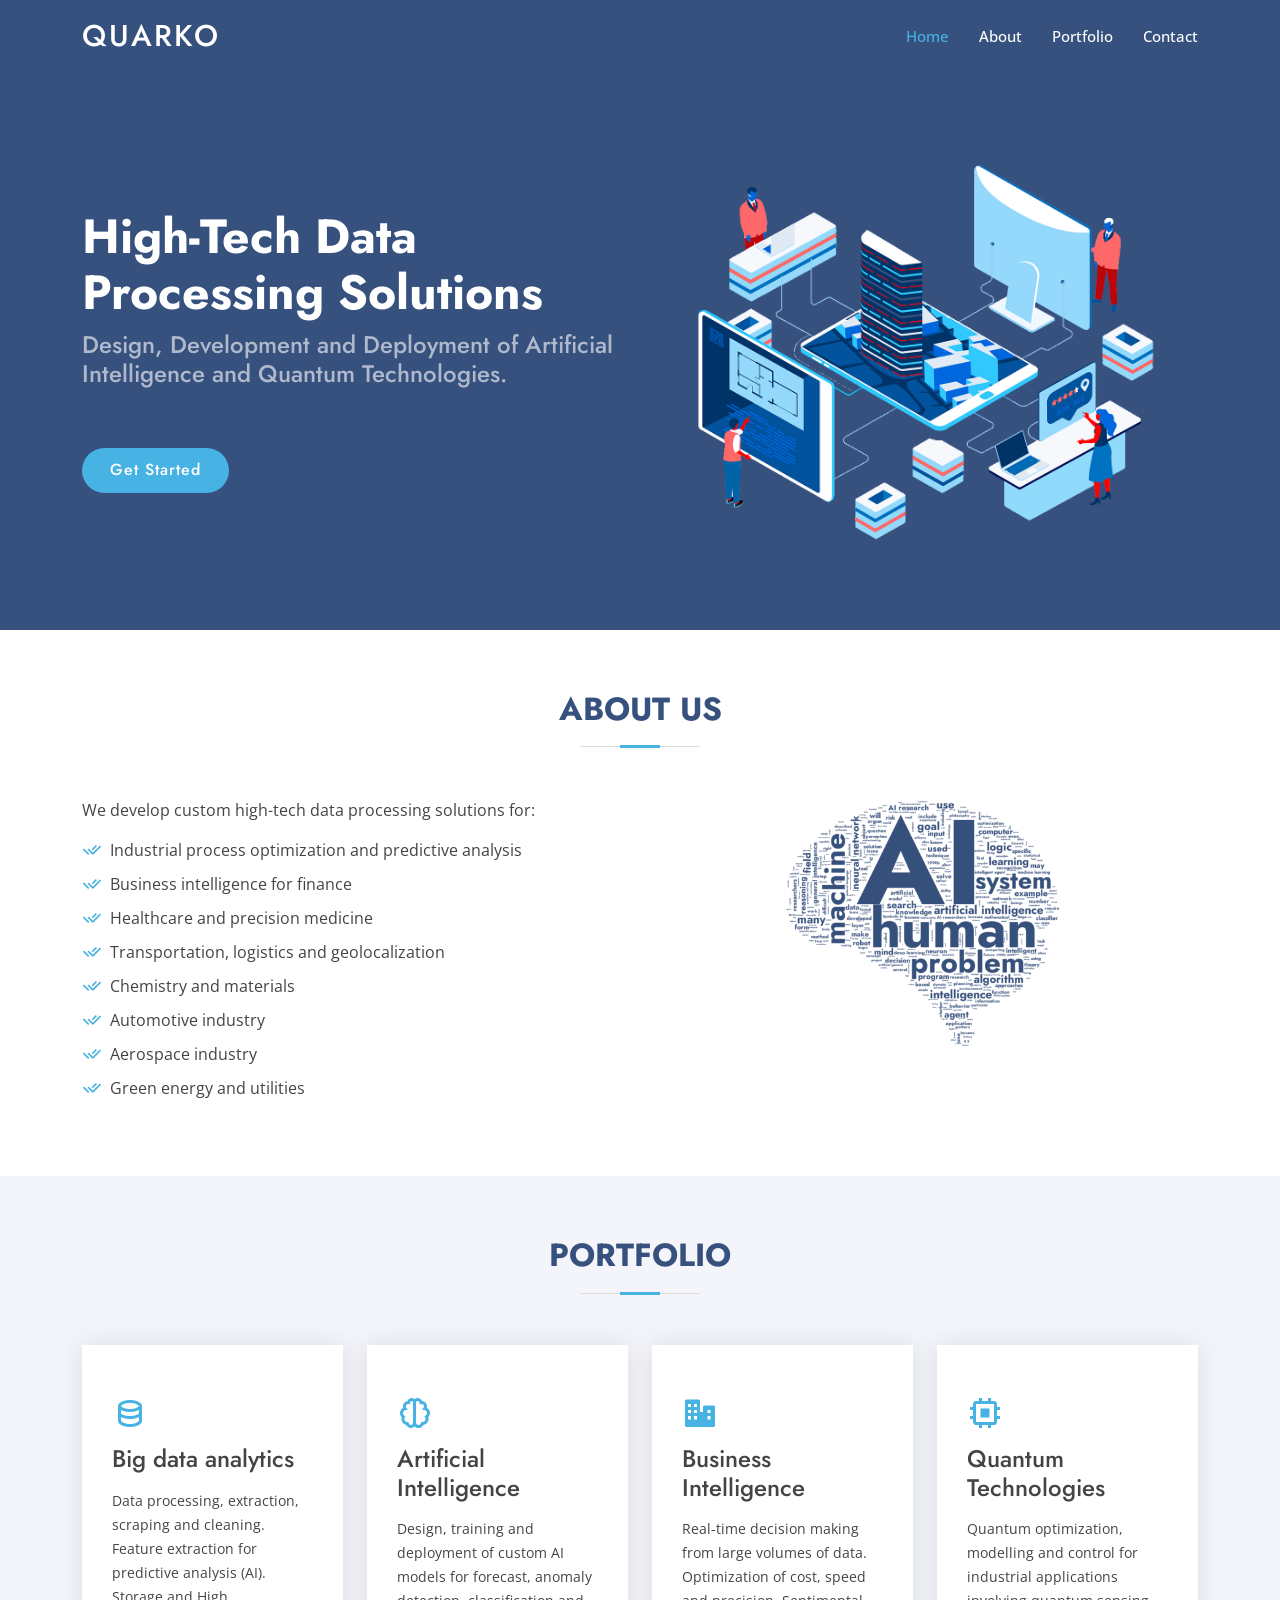
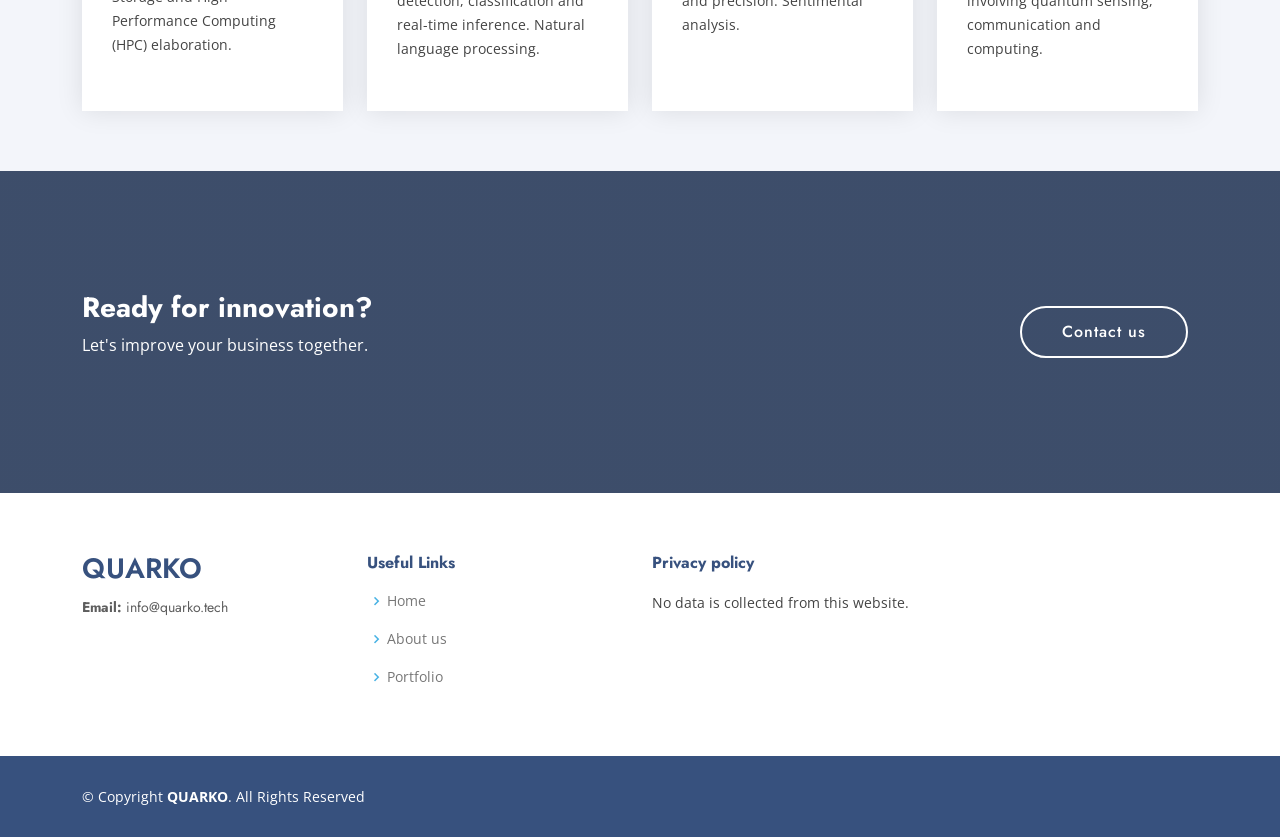
==== commit 22e815da: "fixing typo" ====
--- a/index.html
+++ b/index.html
@@ -152,7 +152,7 @@
         <div class="row">
           <div class="col-lg-9 text-center text-lg-start">
             <h3>Ready for innovation?</h3>
-            <p>Let us improve together your business.</p>
+            <p>Let's improve your business together.</p>
           </div>
           <div class="col-lg-3 cta-btn-container text-center">
             <a class="cta-btn align-middle" href="mailto:info@quarko.tech">Contact us</a>
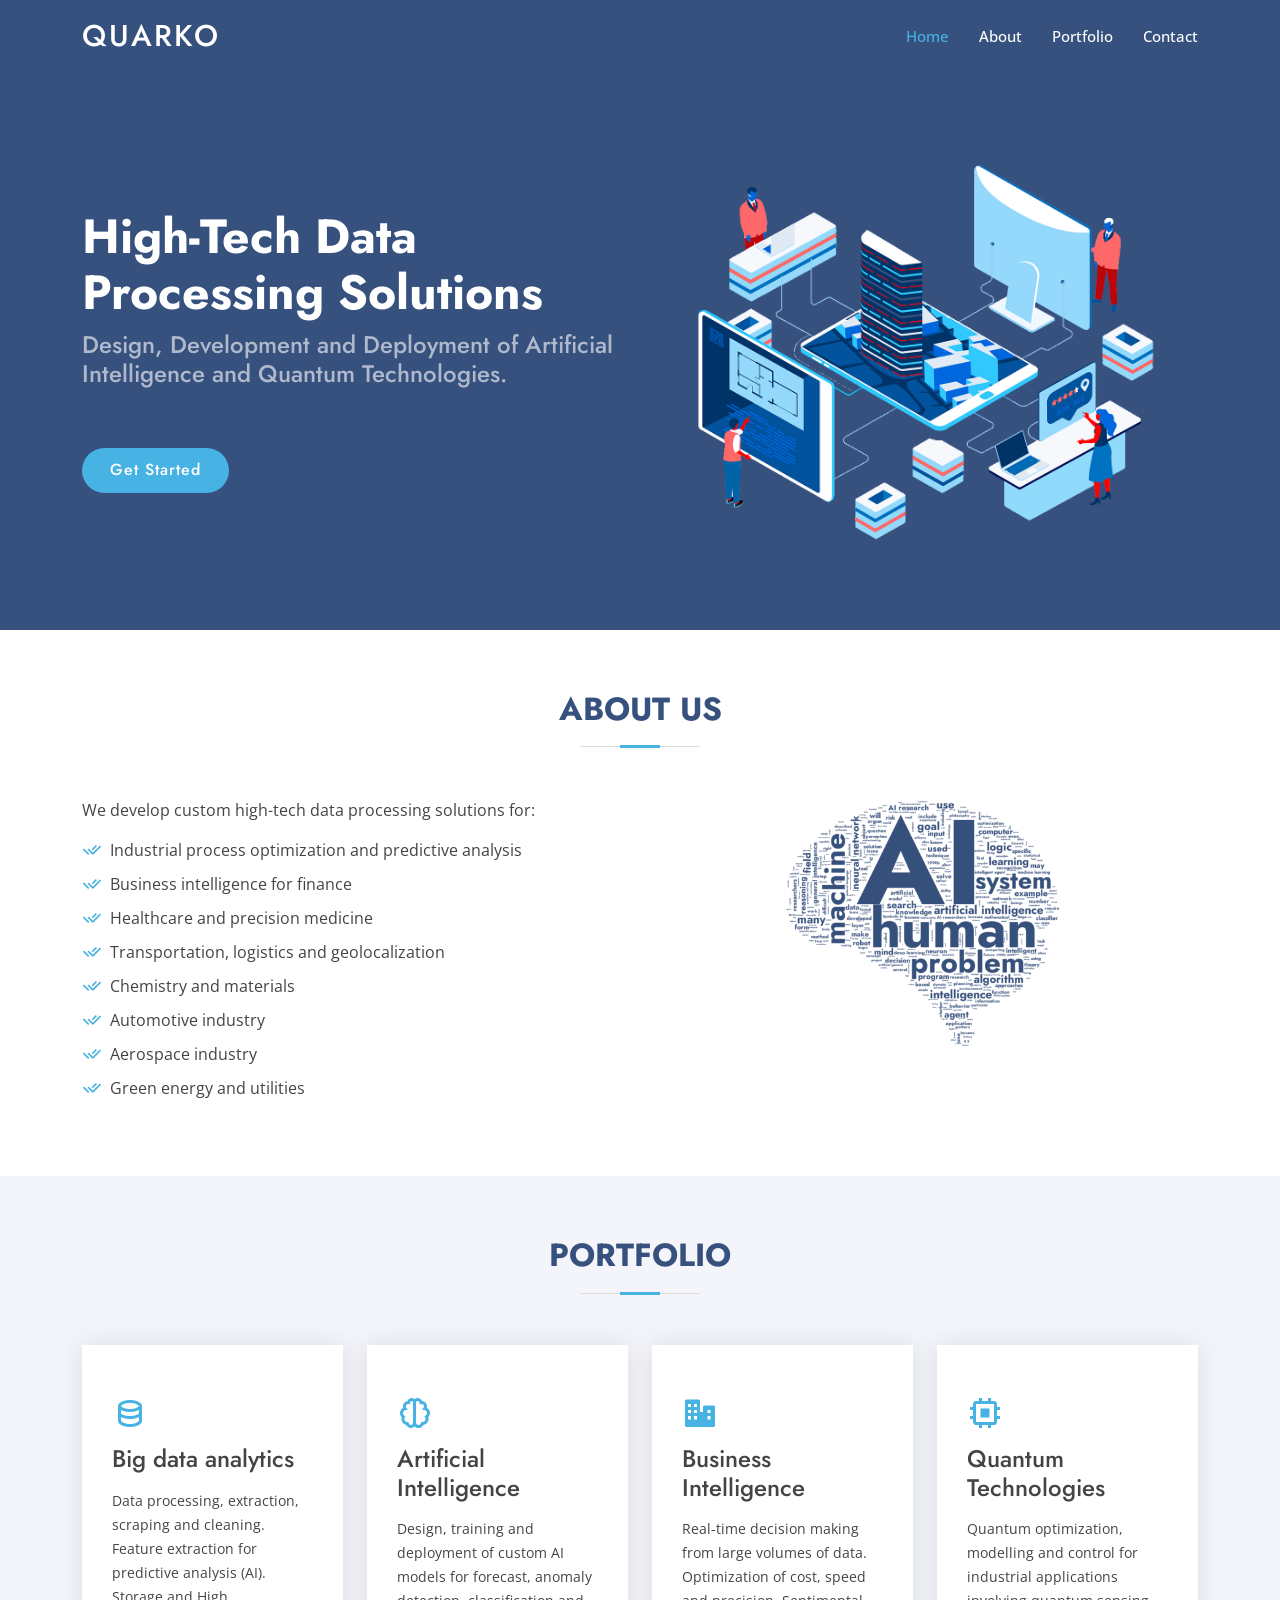
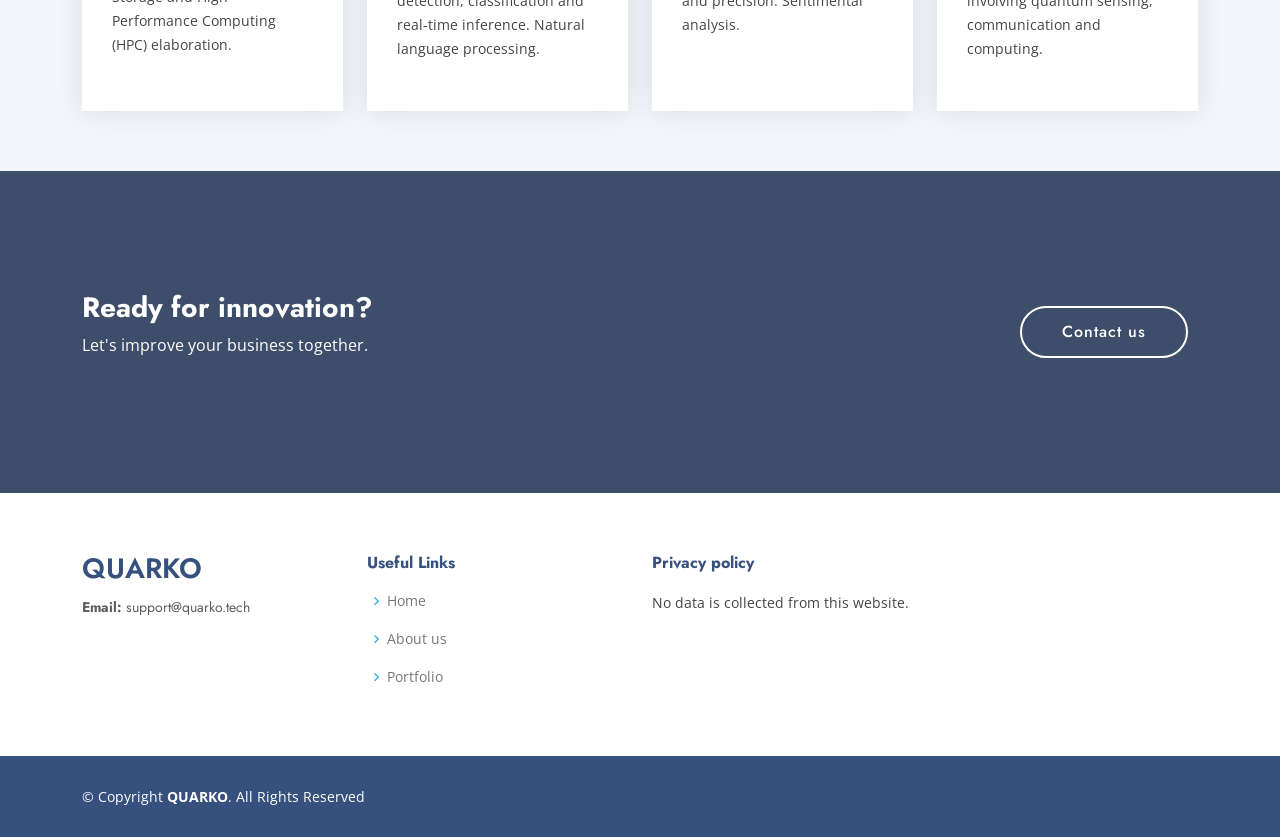
==== commit 6b79333d: "Update index.html" ====
--- a/index.html
+++ b/index.html
@@ -155,7 +155,7 @@
             <p>Let's improve your business together.</p>
           </div>
           <div class="col-lg-3 cta-btn-container text-center">
-            <a class="cta-btn align-middle" href="mailto:info@quarko.tech">Contact us</a>
+            <a class="cta-btn align-middle" href="mailto:support@quarko.tech">Contact us</a>
           </div>
         </div>
 
@@ -172,7 +172,7 @@
           <div class="col-lg-3 col-md-6 footer-contact">
             <h3>QUARKO</h3>
             <p>
-              <strong>Email:</strong> info@quarko.tech<br>
+              <strong>Email:</strong> support@quarko.tech<br>
             </p>
           </div>
 
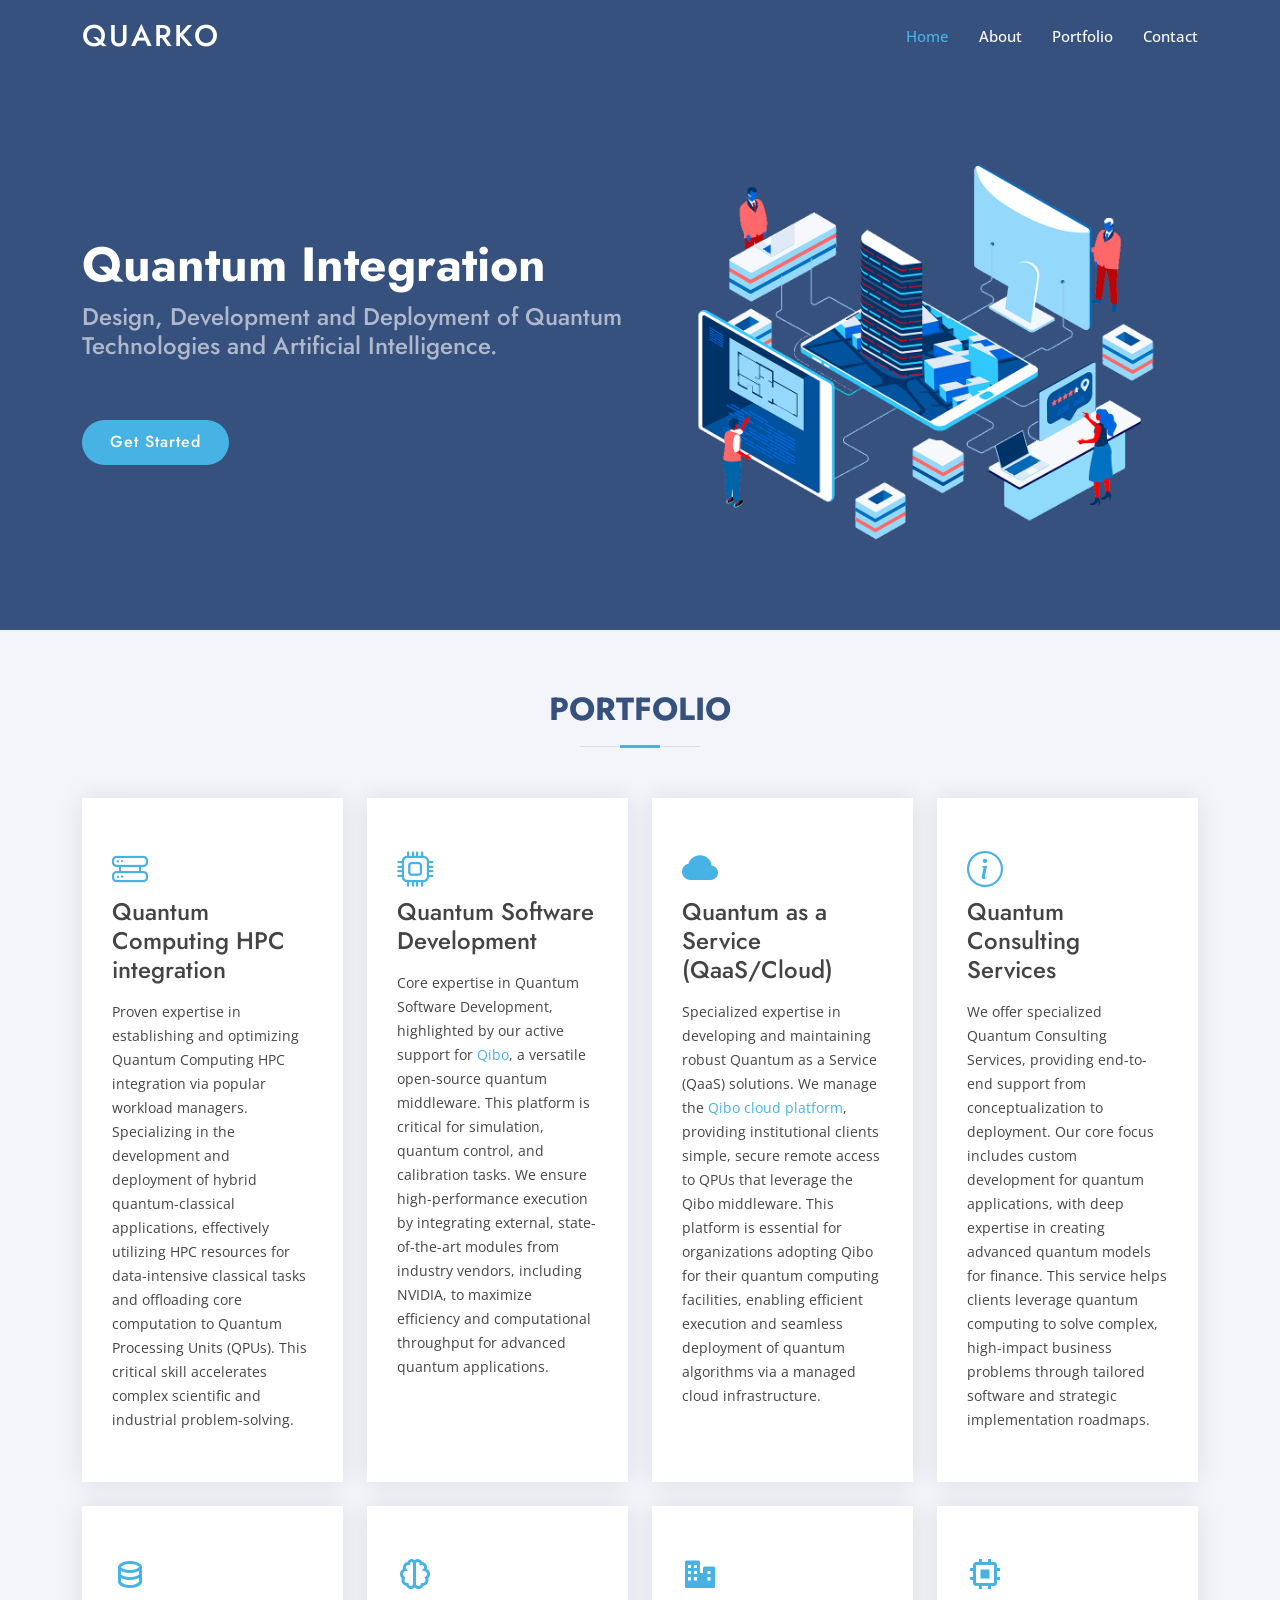
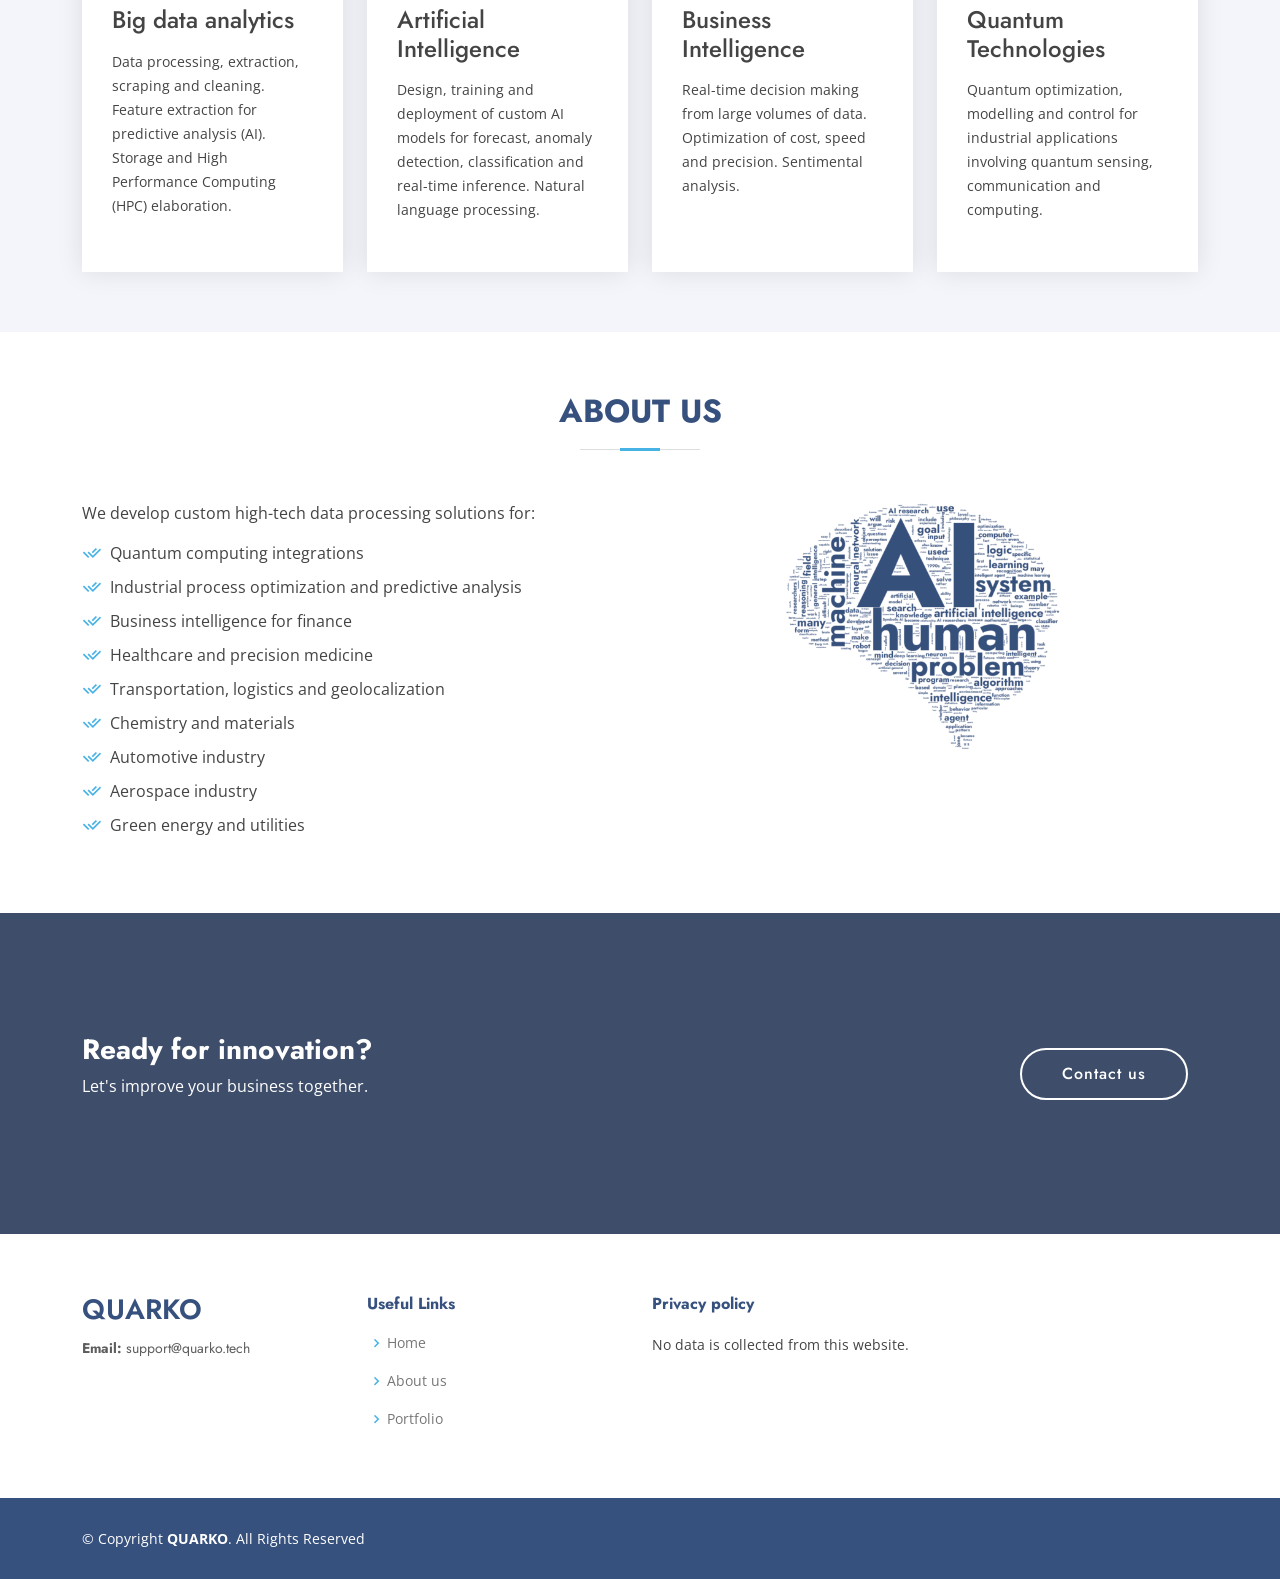
==== commit 7532ff02: "Update index.html" ====
--- a/index.html
+++ b/index.html
@@ -45,8 +45,8 @@
       <div class="row">
         <div class="col-lg-6 d-flex flex-column justify-content-center pt-4 pt-lg-0 order-2 order-lg-1"
           data-aos="fade-up" data-aos-delay="200">
-          <h1>High-Tech Data Processing Solutions</h1>
-          <h2>Design, Development and Deployment of Artificial Intelligence and Quantum Technologies.</h2>
+          <h1>Quantum Integration</h1>
+          <h2>Design, Development and Deployment of Quantum Technologies and Artificial Intelligence.</h2>
           <div class="d-flex justify-content-center justify-content-lg-start">
             <a href="#about" class="btn-get-started scrollto">Get Started</a>
           </div>
@@ -60,6 +60,133 @@
   </section>
 
   <main id="main">
+    <section id="services" class="services section-bg">
+      <div class="container" data-aos="fade-up">
+
+        <div class="section-title">
+          <h2>Portfolio</h2>
+          <p></p>
+        </div>
+
+        <div class="row">
+          <div class="col-xl-3 col-md-6 d-flex align-items-stretch" data-aos="zoom-in" data-aos-delay="100">
+            <div class="icon-box">
+              <div class="icon"><i class="bx bi-hdd-rack"></i></div>
+              <h4>Quantum Computing HPC integration</h4>
+              <p>
+                Proven expertise in establishing and optimizing Quantum
+                Computing HPC integration via popular workload managers.
+                Specializing in the development and deployment of hybrid
+                quantum-classical applications, effectively utilizing HPC
+                resources for data-intensive classical tasks and offloading core
+                computation to Quantum Processing Units (QPUs). This critical
+                skill accelerates complex scientific and industrial
+                problem-solving.
+              </p>
+            </div>
+          </div>
+
+          <div class="col-xl-3 col-md-6 d-flex align-items-stretch" data-aos="zoom-in" data-aos-delay="200">
+            <div class="icon-box">
+              <div class="icon"><i class="bx bi-cpu"></i></div>
+              <h4>Quantum Software Development</h4>
+              <p>
+                Core expertise in Quantum Software Development, highlighted by
+                our active support for <a href="https://qibo.science">Qibo</a>,
+                a versatile open-source quantum middleware. This platform is
+                critical for simulation, quantum control, and calibration tasks.
+                We ensure high-performance execution by integrating external,
+                state-of-the-art modules from industry vendors, including
+                NVIDIA, to maximize efficiency and computational throughput for
+                advanced quantum applications.
+              </p>
+            </div>
+          </div>
+
+          <div class="col-xl-3 col-md-6 d-flex align-items-stretch" data-aos="zoom-in" data-aos-delay="300">
+            <div class="icon-box">
+              <div class="icon"><i class="bx bi-cloud-fill"></i></div>
+              <h4>Quantum as a Service (QaaS/Cloud)</h4>
+              <p>
+                Specialized expertise in developing and maintaining robust
+                Quantum as a Service (QaaS) solutions. We manage the <a
+                href="https://cloud.qibo.science">Qibo cloud platform</a>,
+                providing institutional clients simple, secure remote access to
+                QPUs that leverage the Qibo middleware. This platform is
+                essential for organizations adopting Qibo for their quantum
+                computing facilities, enabling efficient execution and seamless
+                deployment of quantum algorithms via a managed cloud
+                infrastructure.
+              </p>
+            </div>
+          </div>
+
+          <div class="col-xl-3 col-md-6 d-flex align-items-stretch" data-aos="zoom-in" data-aos-delay="400">
+            <div class="icon-box">
+              <div class="icon"><i class="bx bi-info-circle"></i></div>
+              <h4>Quantum Consulting Services</h4>
+              <p>
+                We offer specialized Quantum Consulting Services, providing
+                end-to-end support from conceptualization to deployment. Our
+                core focus includes custom development for quantum applications,
+                with deep expertise in creating advanced quantum models for
+                finance. This service helps clients leverage quantum computing
+                to solve complex, high-impact business problems through tailored
+                software and strategic implementation roadmaps.
+              </p>
+            </div>
+          </div>
+
+          </div>
+
+          <div class="row pt-4">
+          <div class="col-xl-3 col-md-6 d-flex align-items-stretch" data-aos="zoom-in" data-aos-delay="500">
+            <div class="icon-box">
+              <div class="icon"><i class="bx bx-data"></i></div>
+              <h4>Big data analytics</h4>
+              <p>Data processing, extraction, scraping and cleaning. Feature extraction for
+                predictive analysis (AI). Storage and High Performance Computing (HPC)
+                elaboration.</p>
+            </div>
+          </div>
+
+          <div class="col-xl-3 col-md-6 d-flex align-items-stretch mt-4 mt-md-0" data-aos="zoom-in"
+            data-aos-delay="600">
+            <div class="icon-box">
+              <div class="icon"><i class="bx bx-brain"></i></div>
+              <h4>Artificial Intelligence</h4>
+              <p>Design, training and deployment of custom AI models for
+                forecast, anomaly detection, classification and real-time
+                inference. Natural language processing.</p>
+            </div>
+          </div>
+
+          <div class="col-xl-3 col-md-6 d-flex align-items-stretch mt-4 mt-xl-0" data-aos="zoom-in"
+            data-aos-delay="700">
+            <div class="icon-box">
+              <div class="icon"><i class="bx bxs-business"></i></div>
+              <h4>Business Intelligence</h4>
+              <p>Real-time decision making from large volumes of data.
+                Optimization of cost, speed and precision. Sentimental
+                analysis.</p>
+            </div>
+          </div>
+
+          <div class="col-xl-3 col-md-6 d-flex align-items-stretch mt-4 mt-xl-0" data-aos="zoom-in"
+            data-aos-delay="800">
+            <div class="icon-box">
+              <div class="icon"><i class="bx bx-chip"></i></div>
+              <h4>Quantum Technologies</h4>
+              <p>Quantum optimization, modelling and control for industrial
+                applications involving quantum sensing, communication and
+                computing.</p>
+            </div>
+          </div>
+
+        </div>
+      </div>
+    </section>
+
     <section id="about" class="about">
       <div class="container" data-aos="fade-up">
 
@@ -73,6 +200,7 @@
               We develop custom high-tech data processing solutions for:
             </p>
             <ul>
+              <li><i class="ri-check-double-line"></i>Quantum computing integrations</li>
               <li><i class="ri-check-double-line"></i>Industrial process optimization and predictive analysis</li>
               <li><i class="ri-check-double-line"></i>Business intelligence for finance</li>
               <li><i class="ri-check-double-line"></i>Healthcare and precision medicine</li>
@@ -90,62 +218,6 @@
       </div>
     </section>
 
-    <section id="services" class="services section-bg">
-      <div class="container" data-aos="fade-up">
-
-        <div class="section-title">
-          <h2>Portfolio</h2>
-          <p></p>
-        </div>
-
-        <div class="row">
-          <div class="col-xl-3 col-md-6 d-flex align-items-stretch" data-aos="zoom-in" data-aos-delay="100">
-            <div class="icon-box">
-              <div class="icon"><i class="bx bx-data"></i></div>
-              <h4>Big data analytics</h4>
-              <p>Data processing, extraction, scraping and cleaning. Feature extraction for
-                predictive analysis (AI). Storage and High Performance Computing (HPC)
-                elaboration.</p>
-            </div>
-          </div>
-
-          <div class="col-xl-3 col-md-6 d-flex align-items-stretch mt-4 mt-md-0" data-aos="zoom-in"
-            data-aos-delay="200">
-            <div class="icon-box">
-              <div class="icon"><i class="bx bx-brain"></i></div>
-              <h4>Artificial Intelligence</h4>
-              <p>Design, training and deployment of custom AI models for
-                forecast, anomaly detection, classification and real-time
-                inference. Natural language processing.</p>
-            </div>
-          </div>
-
-          <div class="col-xl-3 col-md-6 d-flex align-items-stretch mt-4 mt-xl-0" data-aos="zoom-in"
-            data-aos-delay="300">
-            <div class="icon-box">
-              <div class="icon"><i class="bx bxs-business"></i></div>
-              <h4>Business Intelligence</h4>
-              <p>Real-time decision making from large volumes of data.
-                Optimization of cost, speed and precision. Sentimental
-                analysis.</p>
-            </div>
-          </div>
-
-          <div class="col-xl-3 col-md-6 d-flex align-items-stretch mt-4 mt-xl-0" data-aos="zoom-in"
-            data-aos-delay="400">
-            <div class="icon-box">
-              <div class="icon"><i class="bx bx-chip"></i></div>
-              <h4>Quantum Technologies</h4>
-              <p>Quantum optimization, modelling and control for industrial
-                applications involving quantum sensing, communication and
-                computing.</p>
-            </div>
-          </div>
-
-        </div>
-      </div>
-    </section>
-
     <section id="contact" class="cta">
       <div class="container" data-aos="zoom-in">
 
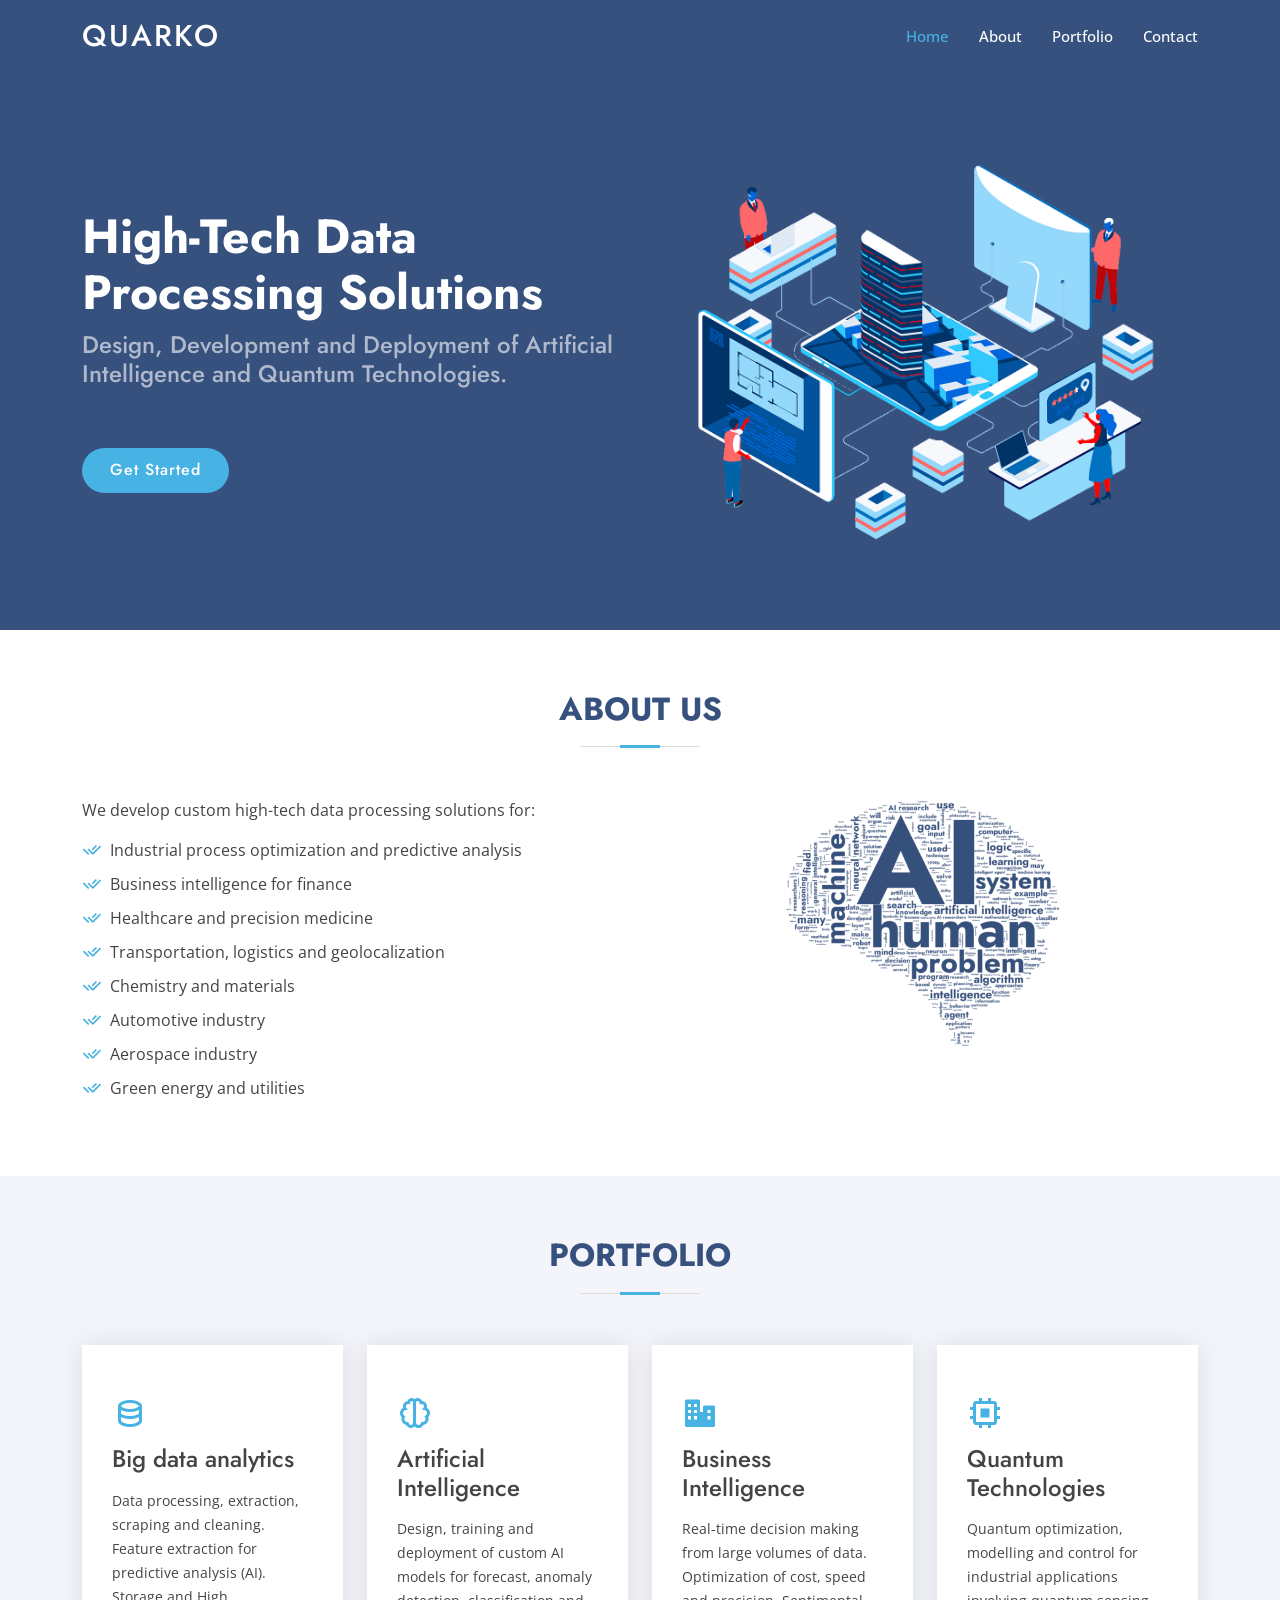
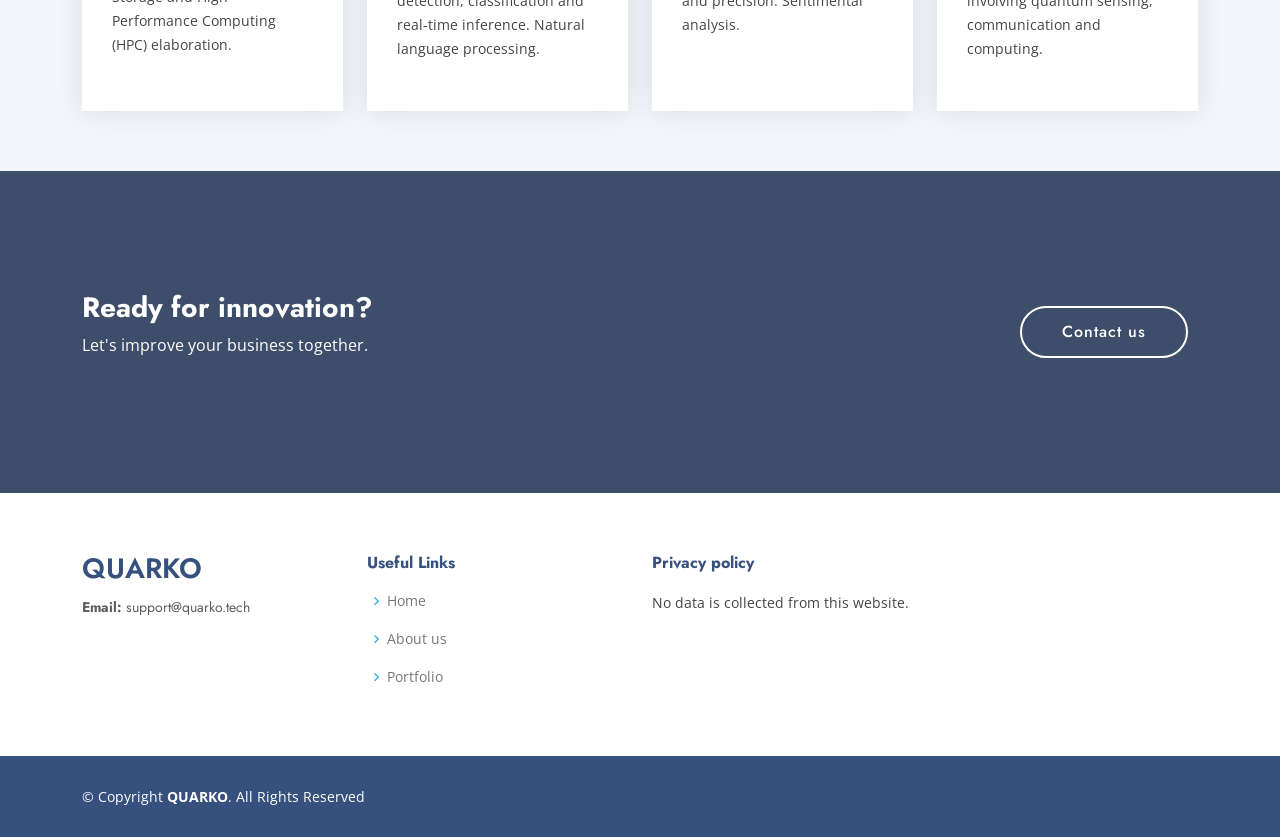
==== commit 6c9ba86f: "Update index.html" ====
--- a/index.html
+++ b/index.html
@@ -45,8 +45,8 @@
       <div class="row">
         <div class="col-lg-6 d-flex flex-column justify-content-center pt-4 pt-lg-0 order-2 order-lg-1"
           data-aos="fade-up" data-aos-delay="200">
-          <h1>Quantum Integration</h1>
-          <h2>Design, Development and Deployment of Quantum Technologies and Artificial Intelligence.</h2>
+          <h1>High-Tech Data Processing Solutions</h1>
+          <h2>Design, Development and Deployment of Artificial Intelligence and Quantum Technologies.</h2>
           <div class="d-flex justify-content-center justify-content-lg-start">
             <a href="#about" class="btn-get-started scrollto">Get Started</a>
           </div>
@@ -60,133 +60,6 @@
   </section>
 
   <main id="main">
-    <section id="services" class="services section-bg">
-      <div class="container" data-aos="fade-up">
-
-        <div class="section-title">
-          <h2>Portfolio</h2>
-          <p></p>
-        </div>
-
-        <div class="row">
-          <div class="col-xl-3 col-md-6 d-flex align-items-stretch" data-aos="zoom-in" data-aos-delay="100">
-            <div class="icon-box">
-              <div class="icon"><i class="bx bi-hdd-rack"></i></div>
-              <h4>Quantum Computing HPC integration</h4>
-              <p>
-                Proven expertise in establishing and optimizing Quantum
-                Computing HPC integration via popular workload managers.
-                Specializing in the development and deployment of hybrid
-                quantum-classical applications, effectively utilizing HPC
-                resources for data-intensive classical tasks and offloading core
-                computation to Quantum Processing Units (QPUs). This critical
-                skill accelerates complex scientific and industrial
-                problem-solving.
-              </p>
-            </div>
-          </div>
-
-          <div class="col-xl-3 col-md-6 d-flex align-items-stretch" data-aos="zoom-in" data-aos-delay="200">
-            <div class="icon-box">
-              <div class="icon"><i class="bx bi-cpu"></i></div>
-              <h4>Quantum Software Development</h4>
-              <p>
-                Core expertise in Quantum Software Development, highlighted by
-                our active support for <a href="https://qibo.science">Qibo</a>,
-                a versatile open-source quantum middleware. This platform is
-                critical for simulation, quantum control, and calibration tasks.
-                We ensure high-performance execution by integrating external,
-                state-of-the-art modules from industry vendors, including
-                NVIDIA, to maximize efficiency and computational throughput for
-                advanced quantum applications.
-              </p>
-            </div>
-          </div>
-
-          <div class="col-xl-3 col-md-6 d-flex align-items-stretch" data-aos="zoom-in" data-aos-delay="300">
-            <div class="icon-box">
-              <div class="icon"><i class="bx bi-cloud-fill"></i></div>
-              <h4>Quantum as a Service (QaaS/Cloud)</h4>
-              <p>
-                Specialized expertise in developing and maintaining robust
-                Quantum as a Service (QaaS) solutions. We manage the <a
-                href="https://cloud.qibo.science">Qibo cloud platform</a>,
-                providing institutional clients simple, secure remote access to
-                QPUs that leverage the Qibo middleware. This platform is
-                essential for organizations adopting Qibo for their quantum
-                computing facilities, enabling efficient execution and seamless
-                deployment of quantum algorithms via a managed cloud
-                infrastructure.
-              </p>
-            </div>
-          </div>
-
-          <div class="col-xl-3 col-md-6 d-flex align-items-stretch" data-aos="zoom-in" data-aos-delay="400">
-            <div class="icon-box">
-              <div class="icon"><i class="bx bi-info-circle"></i></div>
-              <h4>Quantum Consulting Services</h4>
-              <p>
-                We offer specialized Quantum Consulting Services, providing
-                end-to-end support from conceptualization to deployment. Our
-                core focus includes custom development for quantum applications,
-                with deep expertise in creating advanced quantum models for
-                finance. This service helps clients leverage quantum computing
-                to solve complex, high-impact business problems through tailored
-                software and strategic implementation roadmaps.
-              </p>
-            </div>
-          </div>
-
-          </div>
-
-          <div class="row pt-4">
-          <div class="col-xl-3 col-md-6 d-flex align-items-stretch" data-aos="zoom-in" data-aos-delay="500">
-            <div class="icon-box">
-              <div class="icon"><i class="bx bx-data"></i></div>
-              <h4>Big data analytics</h4>
-              <p>Data processing, extraction, scraping and cleaning. Feature extraction for
-                predictive analysis (AI). Storage and High Performance Computing (HPC)
-                elaboration.</p>
-            </div>
-          </div>
-
-          <div class="col-xl-3 col-md-6 d-flex align-items-stretch mt-4 mt-md-0" data-aos="zoom-in"
-            data-aos-delay="600">
-            <div class="icon-box">
-              <div class="icon"><i class="bx bx-brain"></i></div>
-              <h4>Artificial Intelligence</h4>
-              <p>Design, training and deployment of custom AI models for
-                forecast, anomaly detection, classification and real-time
-                inference. Natural language processing.</p>
-            </div>
-          </div>
-
-          <div class="col-xl-3 col-md-6 d-flex align-items-stretch mt-4 mt-xl-0" data-aos="zoom-in"
-            data-aos-delay="700">
-            <div class="icon-box">
-              <div class="icon"><i class="bx bxs-business"></i></div>
-              <h4>Business Intelligence</h4>
-              <p>Real-time decision making from large volumes of data.
-                Optimization of cost, speed and precision. Sentimental
-                analysis.</p>
-            </div>
-          </div>
-
-          <div class="col-xl-3 col-md-6 d-flex align-items-stretch mt-4 mt-xl-0" data-aos="zoom-in"
-            data-aos-delay="800">
-            <div class="icon-box">
-              <div class="icon"><i class="bx bx-chip"></i></div>
-              <h4>Quantum Technologies</h4>
-              <p>Quantum optimization, modelling and control for industrial
-                applications involving quantum sensing, communication and
-                computing.</p>
-            </div>
-          </div>
-
-        </div>
-      </div>
-    </section>
-
     <section id="about" class="about">
       <div class="container" data-aos="fade-up">
 
@@ -200,7 +73,6 @@
               We develop custom high-tech data processing solutions for:
             </p>
             <ul>
-              <li><i class="ri-check-double-line"></i>Quantum computing integrations</li>
               <li><i class="ri-check-double-line"></i>Industrial process optimization and predictive analysis</li>
               <li><i class="ri-check-double-line"></i>Business intelligence for finance</li>
               <li><i class="ri-check-double-line"></i>Healthcare and precision medicine</li>
@@ -218,6 +90,62 @@
       </div>
     </section>
 
+    <section id="services" class="services section-bg">
+      <div class="container" data-aos="fade-up">
+
+        <div class="section-title">
+          <h2>Portfolio</h2>
+          <p></p>
+        </div>
+
+        <div class="row">
+          <div class="col-xl-3 col-md-6 d-flex align-items-stretch" data-aos="zoom-in" data-aos-delay="100">
+            <div class="icon-box">
+              <div class="icon"><i class="bx bx-data"></i></div>
+              <h4>Big data analytics</h4>
+              <p>Data processing, extraction, scraping and cleaning. Feature extraction for
+                predictive analysis (AI). Storage and High Performance Computing (HPC)
+                elaboration.</p>
+            </div>
+          </div>
+
+          <div class="col-xl-3 col-md-6 d-flex align-items-stretch mt-4 mt-md-0" data-aos="zoom-in"
+            data-aos-delay="200">
+            <div class="icon-box">
+              <div class="icon"><i class="bx bx-brain"></i></div>
+              <h4>Artificial Intelligence</h4>
+              <p>Design, training and deployment of custom AI models for
+                forecast, anomaly detection, classification and real-time
+                inference. Natural language processing.</p>
+            </div>
+          </div>
+
+          <div class="col-xl-3 col-md-6 d-flex align-items-stretch mt-4 mt-xl-0" data-aos="zoom-in"
+            data-aos-delay="300">
+            <div class="icon-box">
+              <div class="icon"><i class="bx bxs-business"></i></div>
+              <h4>Business Intelligence</h4>
+              <p>Real-time decision making from large volumes of data.
+                Optimization of cost, speed and precision. Sentimental
+                analysis.</p>
+            </div>
+          </div>
+
+          <div class="col-xl-3 col-md-6 d-flex align-items-stretch mt-4 mt-xl-0" data-aos="zoom-in"
+            data-aos-delay="400">
+            <div class="icon-box">
+              <div class="icon"><i class="bx bx-chip"></i></div>
+              <h4>Quantum Technologies</h4>
+              <p>Quantum optimization, modelling and control for industrial
+                applications involving quantum sensing, communication and
+                computing.</p>
+            </div>
+          </div>
+
+        </div>
+      </div>
+    </section>
+
     <section id="contact" class="cta">
       <div class="container" data-aos="zoom-in">
 
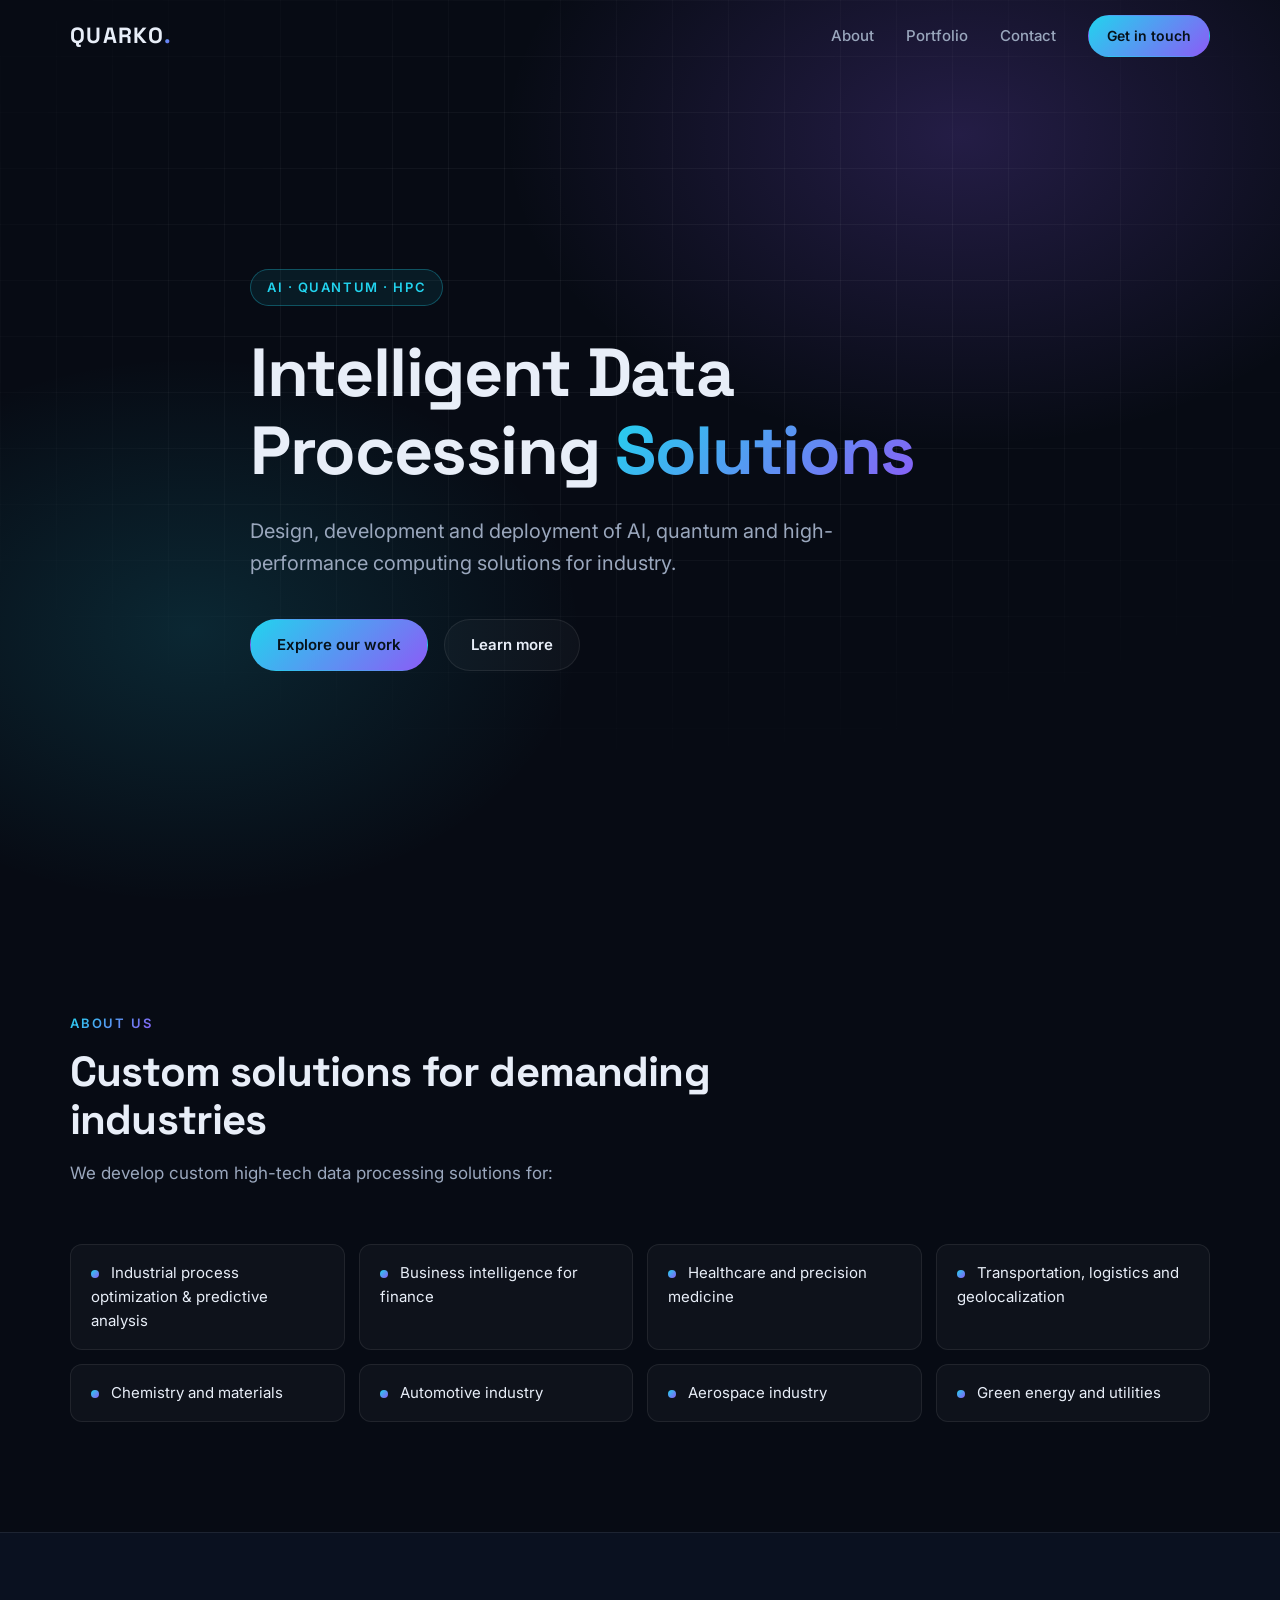
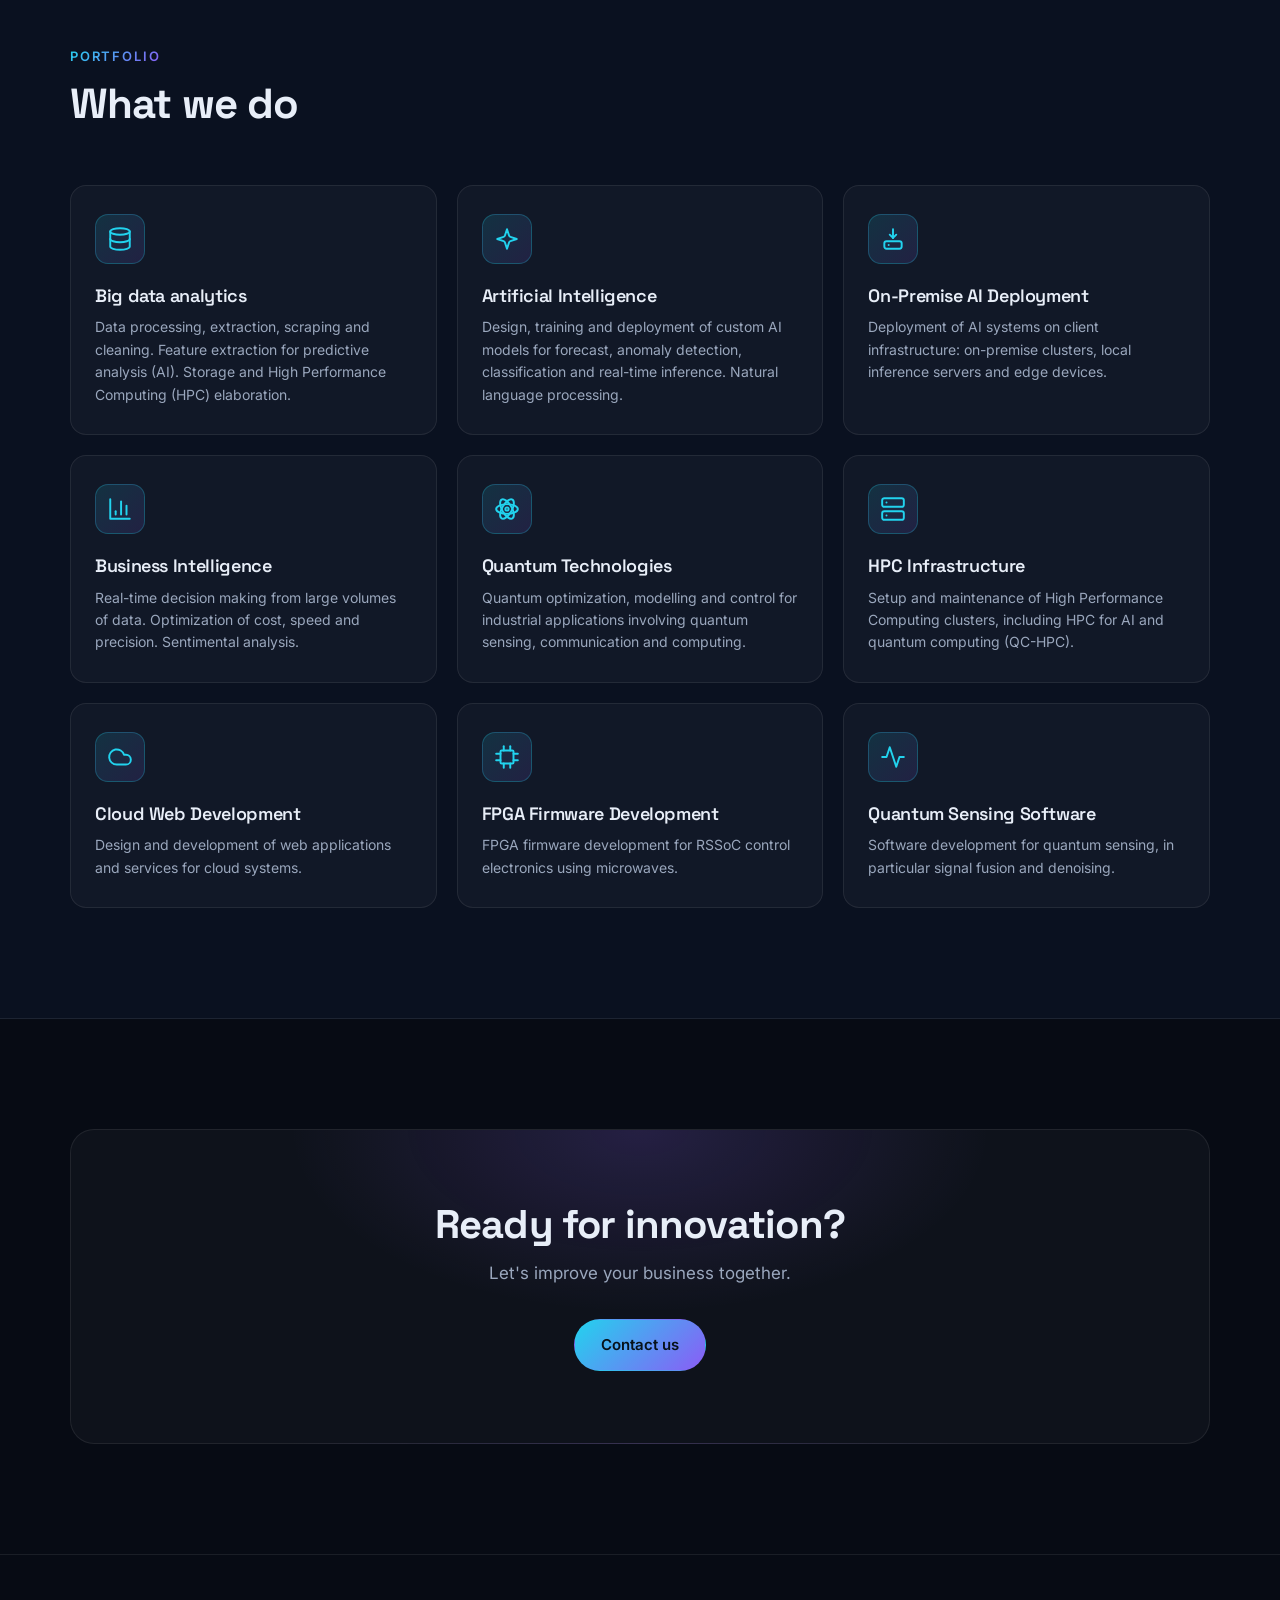
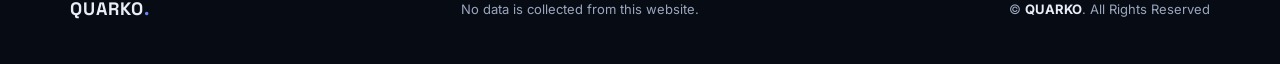
==== commit 743c1158: "Initial import" ====
--- a/index.html
+++ b/index.html
@@ -1,213 +1,271 @@
-<!DOCTYPE html>
-<html lang="en">
-
-<head>
-  <meta charset="utf-8">
-  <meta content="width=device-width, initial-scale=1.0" name="viewport">
-
-  <title>QUARKO - Home Page</title>
-  <meta content="" name="description">
-  <meta content="" name="keywords">
-
-  <link href="assets/img/favicon.png" rel="icon">
-  <link href="assets/img/apple-touch-icon.png" rel="apple-touch-icon">
-
-  <link
-    href="https://fonts.googleapis.com/css?family=Open+Sans:300,300i,400,400i,600,600i,700,700i|Jost:300,300i,400,400i,500,500i,600,600i,700,700i|Poppins:300,300i,400,400i,500,500i,600,600i,700,700i"
-    rel="stylesheet">
-
-  <link href="assets/vendor/bootstrap/css/bootstrap.min.css" rel="stylesheet">
-  <link href="assets/vendor/bootstrap-icons/bootstrap-icons.css" rel="stylesheet">
-  <link href="assets/vendor/boxicons/css/boxicons.min.css" rel="stylesheet">
-  <link href="assets/vendor/remixicon/remixicon.css" rel="stylesheet">
-  <link href="assets/css/style.css" rel="stylesheet">
-</head>
-
-<body>
-
-  <header id="header" class="fixed-top ">
-    <div class="container d-flex align-items-center">
-      <h1 class="logo me-auto"><a href="index.html">QUARKO</a></h1>
-      <nav id="navbar" class="navbar">
-        <ul>
-          <li><a class="nav-link scrollto active" href="#hero">Home</a></li>
-          <li><a class="nav-link scrollto" href="#about">About</a></li>
-          <li><a class="nav-link scrollto" href="#services">Portfolio</a></li>
-          <li><a class="nav-link scrollto" href="#contact">Contact</a></li>
-        </ul>
-        <i class="bi bi-list mobile-nav-toggle"></i>
-      </nav>
-    </div>
-  </header>
-
-  <section id="hero" class="d-flex align-items-center">
-    <div class="container">
-      <div class="row">
-        <div class="col-lg-6 d-flex flex-column justify-content-center pt-4 pt-lg-0 order-2 order-lg-1"
-          data-aos="fade-up" data-aos-delay="200">
-          <h1>High-Tech Data Processing Solutions</h1>
-          <h2>Design, Development and Deployment of Artificial Intelligence and Quantum Technologies.</h2>
-          <div class="d-flex justify-content-center justify-content-lg-start">
-            <a href="#about" class="btn-get-started scrollto">Get Started</a>
-          </div>
-        </div>
-        <div class="col-lg-6 order-1 order-lg-2 hero-img" data-aos="zoom-in" data-aos-delay="200">
-          <img src="assets/img/splash.png" class="img-fluid" alt="">
-        </div>
-      </div>
-    </div>
-
-  </section>
-
-  <main id="main">
-    <section id="about" class="about">
-      <div class="container" data-aos="fade-up">
-
-        <div class="section-title">
-          <h2>About Us</h2>
-        </div>
-
-        <div class="row content">
-          <div class="col-lg-6">
-            <p>
-              We develop custom high-tech data processing solutions for:
-            </p>
-            <ul>
-              <li><i class="ri-check-double-line"></i>Industrial process optimization and predictive analysis</li>
-              <li><i class="ri-check-double-line"></i>Business intelligence for finance</li>
-              <li><i class="ri-check-double-line"></i>Healthcare and precision medicine</li>
-              <li><i class="ri-check-double-line"></i>Transportation, logistics and geolocalization</li>
-              <li><i class="ri-check-double-line"></i>Chemistry and materials</li>
-              <li><i class="ri-check-double-line"></i>Automotive industry</li>
-              <li><i class="ri-check-double-line"></i>Aerospace industry</li>
-              <li><i class="ri-check-double-line"></i>Green energy and utilities</li>
-            </ul>
-          </div>
-          <div class="col-lg-6 pt-4 pt-lg-0 text-center">
-            <img src="assets/img/brain.png" class="img-fluid" style="height: 250px;" alt="">
-          </div>
-        </div>
-      </div>
-    </section>
-
-    <section id="services" class="services section-bg">
-      <div class="container" data-aos="fade-up">
-
-        <div class="section-title">
-          <h2>Portfolio</h2>
-          <p></p>
-        </div>
-
-        <div class="row">
-          <div class="col-xl-3 col-md-6 d-flex align-items-stretch" data-aos="zoom-in" data-aos-delay="100">
-            <div class="icon-box">
-              <div class="icon"><i class="bx bx-data"></i></div>
-              <h4>Big data analytics</h4>
-              <p>Data processing, extraction, scraping and cleaning. Feature extraction for
-                predictive analysis (AI). Storage and High Performance Computing (HPC)
-                elaboration.</p>
-            </div>
-          </div>
-
-          <div class="col-xl-3 col-md-6 d-flex align-items-stretch mt-4 mt-md-0" data-aos="zoom-in"
-            data-aos-delay="200">
-            <div class="icon-box">
-              <div class="icon"><i class="bx bx-brain"></i></div>
-              <h4>Artificial Intelligence</h4>
-              <p>Design, training and deployment of custom AI models for
-                forecast, anomaly detection, classification and real-time
-                inference. Natural language processing.</p>
-            </div>
-          </div>
-
-          <div class="col-xl-3 col-md-6 d-flex align-items-stretch mt-4 mt-xl-0" data-aos="zoom-in"
-            data-aos-delay="300">
-            <div class="icon-box">
-              <div class="icon"><i class="bx bxs-business"></i></div>
-              <h4>Business Intelligence</h4>
-              <p>Real-time decision making from large volumes of data.
-                Optimization of cost, speed and precision. Sentimental
-                analysis.</p>
-            </div>
-          </div>
-
-          <div class="col-xl-3 col-md-6 d-flex align-items-stretch mt-4 mt-xl-0" data-aos="zoom-in"
-            data-aos-delay="400">
-            <div class="icon-box">
-              <div class="icon"><i class="bx bx-chip"></i></div>
-              <h4>Quantum Technologies</h4>
-              <p>Quantum optimization, modelling and control for industrial
-                applications involving quantum sensing, communication and
-                computing.</p>
-            </div>
-          </div>
-
-        </div>
-      </div>
-    </section>
-
-    <section id="contact" class="cta">
-      <div class="container" data-aos="zoom-in">
-
-        <div class="row">
-          <div class="col-lg-9 text-center text-lg-start">
-            <h3>Ready for innovation?</h3>
-            <p>Let's improve your business together.</p>
-          </div>
-          <div class="col-lg-3 cta-btn-container text-center">
-            <a class="cta-btn align-middle" href="mailto:support@quarko.tech">Contact us</a>
-          </div>
-        </div>
-
-      </div>
-    </section>
-
-  </main>
-
-  <footer id="footer">
-    <div class="footer-top">
-      <div class="container">
-        <div class="row">
-
-          <div class="col-lg-3 col-md-6 footer-contact">
-            <h3>QUARKO</h3>
-            <p>
-              <strong>Email:</strong> support@quarko.tech<br>
-            </p>
-          </div>
-
-          <div class="col-lg-3 col-md-6 footer-links">
-            <h4>Useful Links</h4>
-            <ul>
-              <li><i class="bx bx-chevron-right"></i> <a href="#">Home</a></li>
-              <li><i class="bx bx-chevron-right"></i> <a href="#about">About us</a></li>
-              <li><i class="bx bx-chevron-right"></i> <a href="#services">Portfolio</a></li>
-            </ul>
-          </div>
-
-          <div class="col-lg-3 col-md-6 footer-links">
-            <h4>Privacy policy</h4>
-            <p>No data is collected from this website.</p>
-          </div>
-        </div>
-      </div>
-    </div>
-
-    <div class="container footer-bottom clearfix">
-      <div class="copyright">
-        &copy; Copyright <strong><span>QUARKO</span></strong>. All Rights Reserved
-      </div>
-
-    </div>
-  </footer>
-
-  <div id="preloader"></div>
-  <a href="#" class="back-to-top d-flex align-items-center justify-content-center"><i
-      class="bi bi-arrow-up-short"></i></a>
-
-  <script src="assets/vendor/bootstrap/js/bootstrap.bundle.min.js"></script>
-  <script src="assets/js/main.js"></script>
-
-</body>
-
-</html>
+<!DOCTYPE html>
+<html lang="en">
+
+<head>
+  <meta charset="utf-8">
+  <meta content="width=device-width, initial-scale=1.0" name="viewport">
+
+  <title>QUARKO — Intelligent Data Processing Solutions</title>
+  <meta content="Design, development and deployment of AI, quantum and high-performance computing solutions for industry."
+    name="description">
+  <meta content="AI, quantum, HPC, data processing, QUARKO" name="keywords">
+
+  <link href="assets/img/favicon.svg" rel="icon" type="image/svg+xml">
+  <link href="assets/img/favicon.png" rel="icon">
+  <link href="assets/img/apple-touch-icon.png" rel="apple-touch-icon">
+
+  <meta content="QUARKO — Intelligent Data Processing Solutions" property="og:title">
+  <meta content="Design, development and deployment of AI, quantum and high-performance computing solutions for industry."
+    property="og:description">
+  <meta content="website" property="og:type">
+  <meta content="https://quarko.tech/" property="og:url">
+  <meta content="QUARKO" property="og:site_name">
+
+  <link href="https://fonts.googleapis.com" rel="preconnect">
+  <link href="https://fonts.gstatic.com" crossorigin rel="preconnect">
+  <link href="https://fonts.googleapis.com/css2?family=Inter:wght@400;500;600;700&family=Space+Grotesk:wght@500;600;700&display=swap"
+    rel="stylesheet">
+
+  <link href="assets/css/style.css" rel="stylesheet">
+
+  <script type="application/ld+json">
+  {
+    "@context": "https://schema.org",
+    "@type": "Organization",
+    "name": "QUARKO",
+    "url": "https://quarko.tech",
+    "email": "support@quarko.tech",
+    "description": "Design, development and deployment of AI, quantum and high-performance computing solutions for industry."
+  }
+  </script>
+</head>
+
+<body>
+
+  <a class="skip-link" href="#top">Skip to content</a>
+
+  <header class="nav" id="nav">
+    <div class="container nav-inner">
+      <a class="logo" href="#top">QUARKO<span class="logo-dot">.</span></a>
+      <nav class="nav-links" id="nav-links">
+        <a href="#about">About</a>
+        <a href="#portfolio">Portfolio</a>
+        <a href="#contact">Contact</a>
+        <a class="btn btn-primary btn-sm" href="mailto:support@quarko.tech">Get in touch</a>
+      </nav>
+      <button class="nav-toggle" id="nav-toggle" aria-label="Toggle menu" aria-expanded="false">
+        <span></span><span></span><span></span>
+      </button>
+    </div>
+  </header>
+
+  <main id="top">
+
+    <section class="hero">
+      <div class="hero-bg" aria-hidden="true"></div>
+      <div class="container hero-inner">
+        <span class="badge">AI · Quantum · HPC</span>
+        <h1>Intelligent Data Processing <span class="grad">Solutions</span></h1>
+        <p class="lead">Design, development and deployment of AI, quantum and
+          high-performance computing solutions for industry.</p>
+        <div class="hero-actions">
+          <a class="btn btn-primary" href="#portfolio">Explore our work</a>
+          <a class="btn btn-ghost" href="#about">Learn more</a>
+        </div>
+      </div>
+    </section>
+
+    <section class="section" id="about">
+      <div class="container">
+        <div class="section-head">
+          <span class="eyebrow">About us</span>
+          <h2>Custom solutions for demanding industries</h2>
+          <p class="section-lead">We develop custom high-tech data processing solutions for:</p>
+        </div>
+        <ul class="chips">
+          <li>Industrial process optimization &amp; predictive analysis</li>
+          <li>Business intelligence for finance</li>
+          <li>Healthcare and precision medicine</li>
+          <li>Transportation, logistics and geolocalization</li>
+          <li>Chemistry and materials</li>
+          <li>Automotive industry</li>
+          <li>Aerospace industry</li>
+          <li>Green energy and utilities</li>
+        </ul>
+      </div>
+    </section>
+
+    <section class="section section-alt" id="portfolio">
+      <div class="container">
+        <div class="section-head">
+          <span class="eyebrow">Portfolio</span>
+          <h2>What we do</h2>
+        </div>
+
+        <div class="grid">
+
+          <article class="card">
+            <div class="card-icon" aria-hidden="true">
+              <svg viewBox="0 0 24 24" fill="none" stroke="currentColor" stroke-width="1.8"
+                stroke-linecap="round" stroke-linejoin="round">
+                <ellipse cx="12" cy="5" rx="9" ry="3"></ellipse>
+                <path d="M3 5v14a9 3 0 0 0 18 0V5"></path>
+                <path d="M3 12a9 3 0 0 0 18 0"></path>
+              </svg>
+            </div>
+            <h3>Big data analytics</h3>
+            <p>Data processing, extraction, scraping and cleaning. Feature extraction for
+              predictive analysis (AI). Storage and High Performance Computing (HPC)
+              elaboration.</p>
+          </article>
+
+          <article class="card">
+            <div class="card-icon" aria-hidden="true">
+              <svg viewBox="0 0 24 24" fill="none" stroke="currentColor" stroke-width="1.8"
+                stroke-linecap="round" stroke-linejoin="round">
+                <path d="M12 3l1.9 5.8a2 2 0 0 0 1.3 1.3L21 12l-5.8 1.9a2 2 0 0 0-1.3 1.3L12 21l-1.9-5.8a2 2 0 0 0-1.3-1.3L3 12l5.8-1.9a2 2 0 0 0 1.3-1.3Z"></path>
+              </svg>
+            </div>
+            <h3>Artificial Intelligence</h3>
+            <p>Design, training and deployment of custom AI models for
+              forecast, anomaly detection, classification and real-time
+              inference. Natural language processing.</p>
+          </article>
+
+          <article class="card">
+            <div class="card-icon" aria-hidden="true">
+              <svg viewBox="0 0 24 24" fill="none" stroke="currentColor" stroke-width="1.8"
+                stroke-linecap="round" stroke-linejoin="round">
+                <path d="M12 3v8"></path>
+                <path d="M9 8l3 3 3-3"></path>
+                <rect x="4" y="14" width="16" height="7" rx="2"></rect>
+                <path d="M8 17.5h.01"></path>
+              </svg>
+            </div>
+            <h3>On-Premise AI Deployment</h3>
+            <p>Deployment of AI systems on client infrastructure:
+              on-premise clusters, local inference servers and edge
+              devices.</p>
+          </article>
+
+          <article class="card">
+            <div class="card-icon" aria-hidden="true">
+              <svg viewBox="0 0 24 24" fill="none" stroke="currentColor" stroke-width="1.8"
+                stroke-linecap="round" stroke-linejoin="round">
+                <path d="M3 3v18h18"></path>
+                <path d="M8 17v-3"></path>
+                <path d="M13 17V5"></path>
+                <path d="M18 17V9"></path>
+              </svg>
+            </div>
+            <h3>Business Intelligence</h3>
+            <p>Real-time decision making from large volumes of data.
+              Optimization of cost, speed and precision. Sentimental
+              analysis.</p>
+          </article>
+
+          <article class="card">
+            <div class="card-icon" aria-hidden="true">
+              <svg viewBox="0 0 24 24" fill="none" stroke="currentColor" stroke-width="1.8"
+                stroke-linecap="round" stroke-linejoin="round">
+                <circle cx="12" cy="12" r="1.5"></circle>
+                <ellipse cx="12" cy="12" rx="10" ry="4.5"></ellipse>
+                <ellipse cx="12" cy="12" rx="10" ry="4.5" transform="rotate(60 12 12)"></ellipse>
+                <ellipse cx="12" cy="12" rx="10" ry="4.5" transform="rotate(-60 12 12)"></ellipse>
+              </svg>
+            </div>
+            <h3>Quantum Technologies</h3>
+            <p>Quantum optimization, modelling and control for industrial
+              applications involving quantum sensing, communication and
+              computing.</p>
+          </article>
+
+          <article class="card">
+            <div class="card-icon" aria-hidden="true">
+              <svg viewBox="0 0 24 24" fill="none" stroke="currentColor" stroke-width="1.8"
+                stroke-linecap="round" stroke-linejoin="round">
+                <rect x="2" y="2" width="20" height="8" rx="2"></rect>
+                <rect x="2" y="14" width="20" height="8" rx="2"></rect>
+                <path d="M6 6h.01"></path>
+                <path d="M6 18h.01"></path>
+              </svg>
+            </div>
+            <h3>HPC Infrastructure</h3>
+            <p>Setup and maintenance of High Performance Computing
+              clusters, including HPC for AI and quantum computing
+              (QC-HPC).</p>
+          </article>
+
+          <article class="card">
+            <div class="card-icon" aria-hidden="true">
+              <svg viewBox="0 0 24 24" fill="none" stroke="currentColor" stroke-width="1.8"
+                stroke-linecap="round" stroke-linejoin="round">
+                <path d="M17.5 19H9a7 7 0 1 1 6.71-9h1.79a4.5 4.5 0 1 1 0 9Z"></path>
+              </svg>
+            </div>
+            <h3>Cloud Web Development</h3>
+            <p>Design and development of web applications and services
+              for cloud systems.</p>
+          </article>
+
+          <article class="card">
+            <div class="card-icon" aria-hidden="true">
+              <svg viewBox="0 0 24 24" fill="none" stroke="currentColor" stroke-width="1.8"
+                stroke-linecap="round" stroke-linejoin="round">
+                <rect x="6" y="6" width="12" height="12" rx="1"></rect>
+                <path d="M9 2v4"></path>
+                <path d="M15 2v4"></path>
+                <path d="M9 18v4"></path>
+                <path d="M15 18v4"></path>
+                <path d="M2 9h4"></path>
+                <path d="M2 15h4"></path>
+                <path d="M18 9h4"></path>
+                <path d="M18 15h4"></path>
+              </svg>
+            </div>
+            <h3>FPGA Firmware Development</h3>
+            <p>FPGA firmware development for RSSoC control electronics
+              using microwaves.</p>
+          </article>
+
+          <article class="card">
+            <div class="card-icon" aria-hidden="true">
+              <svg viewBox="0 0 24 24" fill="none" stroke="currentColor" stroke-width="1.8"
+                stroke-linecap="round" stroke-linejoin="round">
+                <path d="M22 12h-4l-3 9L9 3l-3 9H2"></path>
+              </svg>
+            </div>
+            <h3>Quantum Sensing Software</h3>
+            <p>Software development for quantum sensing, in particular
+              signal fusion and denoising.</p>
+          </article>
+
+        </div>
+      </div>
+    </section>
+
+    <section class="section" id="contact">
+      <div class="container">
+        <div class="cta-card">
+          <h2>Ready for innovation?</h2>
+          <p>Let's improve your business together.</p>
+          <a class="btn btn-primary" href="mailto:support@quarko.tech">Contact us</a>
+        </div>
+      </div>
+    </section>
+
+  </main>
+
+  <footer class="footer">
+    <div class="container footer-inner">
+      <a class="logo" href="#top">QUARKO<span class="logo-dot">.</span></a>
+      <p class="footer-note">No data is collected from this website.</p>
+      <p class="footer-copy">&copy; <strong>QUARKO</strong>. All Rights Reserved</p>
+    </div>
+  </footer>
+
+  <script src="assets/js/main.js"></script>
+
+</body>
+
+</html>
--- a/assets/css/style.css
+++ b/assets/css/style.css
@@ -1,1568 +1,601 @@
-/*--------------------------------------------------------------
-# General
---------------------------------------------------------------*/
+/* ============================================================
+   QUARKO — modern dark theme
+   ============================================================ */
+
+:root {
+  --bg: #070b14;
+  --bg-alt: #0a1120;
+  --surface: rgba(255, 255, 255, 0.03);
+  --surface-hover: rgba(255, 255, 255, 0.055);
+  --border: rgba(255, 255, 255, 0.08);
+  --text: #e8eef8;
+  --muted: #9aa7bd;
+  --cyan: #22d3ee;
+  --violet: #8b5cf6;
+  --grad: linear-gradient(135deg, #22d3ee 0%, #8b5cf6 100%);
+  --radius: 16px;
+  --font-body: "Inter", system-ui, -apple-system, sans-serif;
+  --font-head: "Space Grotesk", var(--font-body);
+}
+
+* {
+  margin: 0;
+  padding: 0;
+  box-sizing: border-box;
+}
+
+html {
+  scroll-behavior: smooth;
+}
+
 body {
-  font-family: "Open Sans", sans-serif;
-  color: #444444;
-}
-
-a {
-  color: #47b2e4;
+  font-family: var(--font-body);
+  background: var(--bg);
+  color: var(--text);
+  line-height: 1.6;
+  -webkit-font-smoothing: antialiased;
+}
+
+h1, h2, h3, h4 {
+  font-family: var(--font-head);
+  line-height: 1.15;
+  letter-spacing: -0.02em;
+}
+
+.container {
+  width: min(1140px, 100% - 48px);
+  margin-inline: auto;
+}
+
+section {
+  scroll-margin-top: 84px;
+}
+
+/* ---------- Skip link ---------- */
+
+.skip-link {
+  position: absolute;
+  top: -48px;
+  left: 16px;
+  z-index: 200;
+  padding: 10px 18px;
+  background: var(--grad);
+  color: #06121a;
+  font-size: 14px;
+  font-weight: 600;
   text-decoration: none;
-}
-
-a:hover {
-  color: #73c5eb;
+  border-radius: 8px;
+  transition: top 0.2s ease;
+}
+
+.skip-link:focus {
+  top: 12px;
+}
+
+/* ---------- Scroll reveal ---------- */
+
+.reveal {
+  opacity: 0;
+}
+
+.reveal.visible {
+  animation: reveal-in 0.6s ease forwards;
+}
+
+@keyframes reveal-in {
+  from {
+    opacity: 0;
+    transform: translateY(18px);
+  }
+
+  to {
+    opacity: 1;
+    transform: none;
+  }
+}
+
+/* ---------- Buttons ---------- */
+
+.btn {
+  display: inline-flex;
+  align-items: center;
+  justify-content: center;
+  gap: 8px;
+  padding: 13px 26px;
+  border-radius: 999px;
+  font-family: var(--font-body);
+  font-size: 15px;
+  font-weight: 600;
   text-decoration: none;
-}
-
-h1, h2, h3, h4, h5, h6 {
-  font-family: "Jost", sans-serif;
-}
-
-/*--------------------------------------------------------------
-# Preloader
---------------------------------------------------------------*/
-#preloader {
+  border: 1px solid transparent;
+  cursor: pointer;
+  transition: transform 0.25s ease, box-shadow 0.25s ease, background 0.25s ease, border-color 0.25s ease;
+}
+
+.btn-sm {
+  padding: 9px 18px;
+  font-size: 14px;
+}
+
+.btn-primary {
+  background: var(--grad);
+  color: #06121a;
+}
+
+.btn-primary:hover {
+  transform: translateY(-2px);
+  box-shadow: 0 8px 30px rgba(34, 211, 238, 0.25);
+}
+
+.btn-ghost {
+  border-color: var(--border);
+  color: var(--text);
+  background: var(--surface);
+}
+
+.btn-ghost:hover {
+  border-color: rgba(255, 255, 255, 0.25);
+  background: var(--surface-hover);
+  transform: translateY(-2px);
+}
+
+/* ---------- Navigation ---------- */
+
+.nav {
   position: fixed;
   top: 0;
   left: 0;
   right: 0;
-  bottom: 0;
-  z-index: 9999;
-  overflow: hidden;
-  background: #37517e;
-}
-
-#preloader:before {
-  content: "";
-  position: fixed;
-  top: calc(50% - 30px);
-  left: calc(50% - 30px);
-  border: 6px solid #37517e;
-  border-top-color: #fff;
-  border-bottom-color: #fff;
-  border-radius: 50%;
-  width: 60px;
-  height: 60px;
-  -webkit-animation: animate-preloader 1s linear infinite;
-  animation: animate-preloader 1s linear infinite;
-}
-
-@-webkit-keyframes animate-preloader {
-  0% {
-    transform: rotate(0deg);
-  }
-  100% {
-    transform: rotate(360deg);
-  }
-}
-
-@keyframes animate-preloader {
-  0% {
-    transform: rotate(0deg);
-  }
-  100% {
-    transform: rotate(360deg);
-  }
-}
-/*--------------------------------------------------------------
-# Back to top button
---------------------------------------------------------------*/
-.back-to-top {
-  position: fixed;
-  visibility: hidden;
-  opacity: 0;
-  right: 15px;
-  bottom: 15px;
-  z-index: 996;
-  background: #47b2e4;
-  width: 40px;
-  height: 40px;
-  border-radius: 50px;
-  transition: all 0.4s;
-}
-.back-to-top i {
-  font-size: 24px;
-  color: #fff;
-  line-height: 0;
-}
-.back-to-top:hover {
-  background: #6bc1e9;
-  color: #fff;
-}
-.back-to-top.active {
-  visibility: visible;
-  opacity: 1;
-}
-
-/*--------------------------------------------------------------
-# Header
---------------------------------------------------------------*/
-#header {
-  transition: all 0.5s;
-  z-index: 997;
-  padding: 15px 0;
-}
-#header.header-scrolled, #header.header-inner-pages {
-  background: rgba(40, 58, 90, 0.9);
-}
-#header .logo {
-  font-size: 30px;
-  margin: 0;
-  padding: 0;
-  line-height: 1;
-  font-weight: 500;
-  letter-spacing: 2px;
-  text-transform: uppercase;
-}
-#header .logo a {
-  color: #fff;
-}
-#header .logo img {
-  max-height: 40px;
-}
-
-/*--------------------------------------------------------------
-# Navigation Menu
---------------------------------------------------------------*/
-/**
-* Desktop Navigation
-*/
-.navbar {
-  padding: 0;
-}
-.navbar ul {
-  margin: 0;
-  padding: 0;
-  display: flex;
-  list-style: none;
-  align-items: center;
-}
-.navbar li {
-  position: relative;
-}
-.navbar a, .navbar a:focus {
+  z-index: 100;
+  border-bottom: 1px solid transparent;
+  transition: background 0.3s ease, border-color 0.3s ease;
+}
+
+.nav.scrolled {
+  background: rgba(7, 11, 20, 0.82);
+  backdrop-filter: blur(14px);
+  -webkit-backdrop-filter: blur(14px);
+  border-bottom-color: var(--border);
+}
+
+.nav-inner {
   display: flex;
   align-items: center;
   justify-content: space-between;
-  padding: 10px 0 10px 30px;
+  height: 72px;
+}
+
+.logo {
+  font-family: var(--font-head);
+  font-size: 22px;
+  font-weight: 700;
+  letter-spacing: 0.06em;
+  color: var(--text);
+  text-decoration: none;
+}
+
+.logo-dot {
+  background: var(--grad);
+  -webkit-background-clip: text;
+  background-clip: text;
+  color: transparent;
+}
+
+.nav-links {
+  display: flex;
+  align-items: center;
+  gap: 32px;
+}
+
+.nav-links > a:not(.btn) {
+  color: var(--muted);
   font-size: 15px;
   font-weight: 500;
-  color: #fff;
-  white-space: nowrap;
-  transition: 0.3s;
-}
-.navbar a i, .navbar a:focus i {
-  font-size: 12px;
-  line-height: 0;
-  margin-left: 5px;
-}
-.navbar a:hover, .navbar .active, .navbar .active:focus, .navbar li:hover > a {
-  color: #47b2e4;
-}
-.navbar .getstarted, .navbar .getstarted:focus {
-  padding: 8px 20px;
-  margin-left: 30px;
-  border-radius: 50px;
-  color: #fff;
-  font-size: 14px;
-  border: 2px solid #47b2e4;
-  font-weight: 600;
-}
-.navbar .getstarted:hover, .navbar .getstarted:focus:hover {
-  color: #fff;
-  background: #31a9e1;
-}
-.navbar .dropdown ul {
+  text-decoration: none;
+  transition: color 0.2s ease;
+}
+
+.nav-links > a:not(.btn):hover {
+  color: var(--text);
+}
+
+.nav-toggle {
+  display: none;
+  flex-direction: column;
+  justify-content: center;
+  gap: 5px;
+  width: 42px;
+  height: 42px;
+  padding: 10px;
+  background: var(--surface);
+  border: 1px solid var(--border);
+  border-radius: 10px;
+  cursor: pointer;
+}
+
+.nav-toggle span {
   display: block;
-  position: absolute;
-  left: 14px;
-  top: calc(100% + 30px);
-  margin: 0;
-  padding: 10px 0;
-  z-index: 99;
+  height: 2px;
+  width: 100%;
+  background: var(--text);
+  border-radius: 2px;
+  transition: transform 0.3s ease, opacity 0.3s ease;
+}
+
+.nav-toggle.open span:nth-child(1) {
+  transform: translateY(7px) rotate(45deg);
+}
+
+.nav-toggle.open span:nth-child(2) {
   opacity: 0;
-  visibility: hidden;
-  background: #fff;
-  box-shadow: 0px 0px 30px rgba(127, 137, 161, 0.25);
-  transition: 0.3s;
-  border-radius: 4px;
-}
-.navbar .dropdown ul li {
-  min-width: 200px;
-}
-.navbar .dropdown ul a {
-  padding: 10px 20px;
-  font-size: 14px;
-  text-transform: none;
-  font-weight: 500;
-  color: #0c3c53;
-}
-.navbar .dropdown ul a i {
-  font-size: 12px;
-}
-.navbar .dropdown ul a:hover, .navbar .dropdown ul .active:hover, .navbar .dropdown ul li:hover > a {
-  color: #47b2e4;
-}
-.navbar .dropdown:hover > ul {
-  opacity: 1;
-  top: 100%;
-  visibility: visible;
-}
-.navbar .dropdown .dropdown ul {
-  top: 0;
-  left: calc(100% - 30px);
-  visibility: hidden;
-}
-.navbar .dropdown .dropdown:hover > ul {
-  opacity: 1;
-  top: 0;
-  left: 100%;
-  visibility: visible;
-}
-@media (max-width: 1366px) {
-  .navbar .dropdown .dropdown ul {
-    left: -90%;
-  }
-  .navbar .dropdown .dropdown:hover > ul {
-    left: -100%;
-  }
-}
-
-/**
-* Mobile Navigation
-*/
-.mobile-nav-toggle {
-  color: #fff;
-  font-size: 28px;
-  cursor: pointer;
-  display: none;
-  line-height: 0;
-  transition: 0.5s;
-}
-.mobile-nav-toggle.bi-x {
-  color: #fff;
-}
-
-@media (max-width: 991px) {
-  .mobile-nav-toggle {
-    display: block;
-  }
-
-  .navbar ul {
-    display: none;
-  }
-}
-.navbar-mobile {
-  position: fixed;
-  overflow: hidden;
-  top: 0;
-  right: 0;
-  left: 0;
-  bottom: 0;
-  background: rgba(40, 58, 90, 0.9);
-  transition: 0.3s;
-  z-index: 999;
-}
-.navbar-mobile .mobile-nav-toggle {
-  position: absolute;
-  top: 15px;
-  right: 15px;
-}
-.navbar-mobile ul {
-  display: block;
-  position: absolute;
-  top: 55px;
-  right: 15px;
-  bottom: 15px;
-  left: 15px;
-  padding: 10px 0;
-  border-radius: 10px;
-  background-color: #fff;
-  overflow-y: auto;
-  transition: 0.3s;
-}
-.navbar-mobile a, .navbar-mobile a:focus {
-  padding: 10px 20px;
-  font-size: 15px;
-  color: #37517e;
-}
-.navbar-mobile a:hover, .navbar-mobile .active, .navbar-mobile li:hover > a {
-  color: #47b2e4;
-}
-.navbar-mobile .getstarted, .navbar-mobile .getstarted:focus {
-  margin: 15px;
-  color: #37517e;
-}
-.navbar-mobile .dropdown ul {
-  position: static;
-  display: none;
-  margin: 10px 20px;
-  padding: 10px 0;
-  z-index: 99;
-  opacity: 1;
-  visibility: visible;
-  background: #fff;
-  box-shadow: 0px 0px 30px rgba(127, 137, 161, 0.25);
-}
-.navbar-mobile .dropdown ul li {
-  min-width: 200px;
-}
-.navbar-mobile .dropdown ul a {
-  padding: 10px 20px;
-}
-.navbar-mobile .dropdown ul a i {
-  font-size: 12px;
-}
-.navbar-mobile .dropdown ul a:hover, .navbar-mobile .dropdown ul .active:hover, .navbar-mobile .dropdown ul li:hover > a {
-  color: #47b2e4;
-}
-.navbar-mobile .dropdown > .dropdown-active {
-  display: block;
-}
-
-/*--------------------------------------------------------------
-# Hero Section
---------------------------------------------------------------*/
-#hero {
-  width: 100%;
-  height: 70vh;
-  background: #37517e;
-}
-#hero .container {
-  padding-top: 72px;
-}
-#hero h1 {
-  margin: 0 0 10px 0;
-  font-size: 48px;
-  font-weight: 700;
-  line-height: 56px;
-  color: #fff;
-}
-#hero h2 {
-  color: rgba(255, 255, 255, 0.6);
-  margin-bottom: 50px;
-  font-size: 24px;
-}
-#hero .btn-get-started {
-  font-family: "Jost", sans-serif;
-  font-weight: 500;
-  font-size: 16px;
-  letter-spacing: 1px;
-  display: inline-block;
-  padding: 10px 28px 11px 28px;
-  border-radius: 50px;
-  transition: 0.5s;
-  margin: 10px 0 0 0;
-  color: #fff;
-  background: #47b2e4;
-}
-#hero .btn-get-started:hover {
-  background: #209dd8;
-}
-#hero .btn-watch-video {
-  font-size: 16px;
+}
+
+.nav-toggle.open span:nth-child(3) {
+  transform: translateY(-7px) rotate(-45deg);
+}
+
+/* ---------- Hero ---------- */
+
+.hero {
+  position: relative;
+  min-height: 100svh;
   display: flex;
   align-items: center;
-  transition: 0.5s;
-  margin: 10px 0 0 25px;
-  color: #fff;
-  line-height: 1;
-}
-#hero .btn-watch-video i {
-  line-height: 0;
-  color: #fff;
-  font-size: 32px;
-  transition: 0.3s;
-  margin-right: 8px;
-}
-#hero .btn-watch-video:hover i {
-  color: #47b2e4;
-}
-#hero .animated {
-  animation: up-down 2s ease-in-out infinite alternate-reverse both;
-}
-@media (max-width: 991px) {
-  #hero {
-    height: 100vh;
-    text-align: center;
-  }
-  #hero .animated {
-    -webkit-animation: none;
-    animation: none;
-  }
-  #hero .hero-img {
-    text-align: center;
-  }
-  #hero .hero-img img {
-    width: 50%;
-  }
-}
-@media (max-width: 768px) {
-  #hero h1 {
-    font-size: 28px;
-    line-height: 36px;
-  }
-  #hero h2 {
-    font-size: 18px;
-    line-height: 24px;
-    margin-bottom: 30px;
-  }
-  #hero .hero-img img {
-    width: 70%;
-  }
-}
-@media (max-width: 575px) {
-  #hero .hero-img img {
-    width: 80%;
-  }
-  #hero .btn-get-started {
-    font-size: 16px;
-    padding: 10px 24px 11px 24px;
-  }
-}
-
-@-webkit-keyframes up-down {
-  0% {
-    transform: translateY(10px);
-  }
-  100% {
-    transform: translateY(-10px);
-  }
-}
-
-@keyframes up-down {
-  0% {
-    transform: translateY(10px);
-  }
-  100% {
-    transform: translateY(-10px);
-  }
-}
-/*--------------------------------------------------------------
-# Sections General
---------------------------------------------------------------*/
-section {
-  padding: 60px 0;
   overflow: hidden;
-}
-
-.section-bg {
-  background-color: #f3f5fa;
-}
-
-.section-title {
-  text-align: center;
-  padding-bottom: 30px;
-}
-.section-title h2 {
-  font-size: 32px;
-  font-weight: bold;
-  text-transform: uppercase;
-  margin-bottom: 20px;
-  padding-bottom: 20px;
-  position: relative;
-  color: #37517e;
-}
-.section-title h2::before {
+  padding: 140px 0 100px;
+}
+
+.hero-bg {
+  position: absolute;
+  inset: 0;
+  background:
+    radial-gradient(700px 480px at 75% 15%, rgba(139, 92, 246, 0.22), transparent 65%),
+    radial-gradient(600px 420px at 15% 70%, rgba(34, 211, 238, 0.14), transparent 65%);
+}
+
+.hero-bg::after {
   content: "";
   position: absolute;
-  display: block;
-  width: 120px;
-  height: 1px;
-  background: #ddd;
-  bottom: 1px;
-  left: calc(50% - 60px);
-}
-.section-title h2::after {
+  inset: 0;
+  background-image:
+    linear-gradient(rgba(255, 255, 255, 0.045) 1px, transparent 1px),
+    linear-gradient(90deg, rgba(255, 255, 255, 0.045) 1px, transparent 1px);
+  background-size: 56px 56px;
+  -webkit-mask-image: radial-gradient(ellipse 90% 70% at 50% 35%, black 30%, transparent 75%);
+  mask-image: radial-gradient(ellipse 90% 70% at 50% 35%, black 30%, transparent 75%);
+}
+
+.hero-inner {
+  position: relative;
+  max-width: 780px;
+}
+
+.badge {
+  display: inline-block;
+  padding: 7px 16px;
+  margin-bottom: 28px;
+  border: 1px solid rgba(34, 211, 238, 0.3);
+  border-radius: 999px;
+  background: rgba(34, 211, 238, 0.08);
+  color: var(--cyan);
+  font-size: 13px;
+  font-weight: 600;
+  letter-spacing: 0.12em;
+  text-transform: uppercase;
+}
+
+.hero h1 {
+  font-size: clamp(40px, 6.5vw, 68px);
+  font-weight: 700;
+  margin-bottom: 24px;
+}
+
+.grad {
+  background: var(--grad);
+  -webkit-background-clip: text;
+  background-clip: text;
+  color: transparent;
+}
+
+.lead {
+  font-size: clamp(17px, 2.2vw, 20px);
+  color: var(--muted);
+  max-width: 620px;
+  margin-bottom: 40px;
+}
+
+.hero-actions {
+  display: flex;
+  flex-wrap: wrap;
+  gap: 16px;
+}
+
+/* ---------- Sections ---------- */
+
+.section {
+  padding: 110px 0;
+}
+
+.section-alt {
+  background: var(--bg-alt);
+  border-top: 1px solid var(--border);
+  border-bottom: 1px solid var(--border);
+}
+
+.section-head {
+  max-width: 640px;
+  margin-bottom: 56px;
+}
+
+.eyebrow {
+  display: inline-block;
+  font-size: 13px;
+  font-weight: 600;
+  letter-spacing: 0.14em;
+  text-transform: uppercase;
+  background: var(--grad);
+  -webkit-background-clip: text;
+  background-clip: text;
+  color: transparent;
+  margin-bottom: 14px;
+}
+
+.section-head h2 {
+  font-size: clamp(30px, 4vw, 42px);
+  margin-bottom: 16px;
+}
+
+.section-lead {
+  color: var(--muted);
+  font-size: 17px;
+}
+
+/* ---------- About chips ---------- */
+
+.chips {
+  list-style: none;
+  display: grid;
+  grid-template-columns: repeat(auto-fill, minmax(260px, 1fr));
+  gap: 14px;
+}
+
+.chips li {
+  padding: 16px 20px;
+  background: var(--surface);
+  border: 1px solid var(--border);
+  border-radius: 12px;
+  font-size: 15px;
+  color: var(--text);
+  transition: border-color 0.25s ease, background 0.25s ease, transform 0.25s ease;
+}
+
+.chips li::before {
   content: "";
-  position: absolute;
-  display: block;
-  width: 40px;
-  height: 3px;
-  background: #47b2e4;
-  bottom: 0;
-  left: calc(50% - 20px);
-}
-.section-title p {
-  margin-bottom: 0;
-}
-
-/*--------------------------------------------------------------
-# Clients
---------------------------------------------------------------*/
-.clients {
-  padding: 12px 0;
+  display: inline-block;
+  width: 8px;
+  height: 8px;
+  margin-right: 12px;
+  border-radius: 50%;
+  background: var(--grad);
+  vertical-align: middle;
+}
+
+.chips li:hover {
+  border-color: rgba(34, 211, 238, 0.35);
+  background: var(--surface-hover);
+  transform: translateY(-2px);
+}
+
+/* ---------- Portfolio grid ---------- */
+
+.grid {
+  display: grid;
+  grid-template-columns: repeat(3, 1fr);
+  gap: 20px;
+}
+
+.card {
+  display: flex;
+  flex-direction: column;
+  padding: 28px 24px;
+  background: var(--surface);
+  border: 1px solid var(--border);
+  border-radius: var(--radius);
+  transition: transform 0.3s ease, border-color 0.3s ease, background 0.3s ease, box-shadow 0.3s ease;
+}
+
+.card:hover {
+  transform: translateY(-5px);
+  border-color: rgba(34, 211, 238, 0.4);
+  background: var(--surface-hover);
+  box-shadow: 0 16px 40px rgba(0, 0, 0, 0.35);
+}
+
+.card-icon {
+  display: grid;
+  place-items: center;
+  width: 50px;
+  height: 50px;
+  margin-bottom: 22px;
+  border-radius: 13px;
+  background: linear-gradient(135deg, rgba(34, 211, 238, 0.14), rgba(139, 92, 246, 0.14));
+  border: 1px solid rgba(34, 211, 238, 0.25);
+  color: var(--cyan);
+}
+
+.card-icon svg {
+  width: 26px;
+  height: 26px;
+}
+
+.card h3 {
+  font-size: 18px;
+  font-weight: 600;
+  margin-bottom: 10px;
+}
+
+.card p {
+  font-size: 14px;
+  color: var(--muted);
+}
+
+/* ---------- CTA ---------- */
+
+.cta-card {
+  position: relative;
+  overflow: hidden;
   text-align: center;
-}
-.clients img {
-  max-width: 45%;
-  transition: all 0.4s ease-in-out;
-  display: inline-block;
-  padding: 15px 0;
-  filter: grayscale(100);
-}
-.clients img:hover {
-  filter: none;
-  transform: scale(1.1);
-}
-@media (max-width: 768px) {
-  .clients img {
-    max-width: 40%;
-  }
-}
-
-/*--------------------------------------------------------------
-# About Us
---------------------------------------------------------------*/
-.about .content h3 {
-  font-weight: 600;
-  font-size: 26px;
-}
-.about .content ul {
-  list-style: none;
-  padding: 0;
-}
-.about .content ul li {
-  padding-left: 28px;
-  position: relative;
-}
-.about .content ul li + li {
-  margin-top: 10px;
-}
-.about .content ul i {
-  position: absolute;
-  left: 0;
-  top: 2px;
-  font-size: 20px;
-  color: #47b2e4;
-  line-height: 1;
-}
-.about .content p:last-child {
-  margin-bottom: 0;
-}
-.about .content .btn-learn-more {
-  font-family: "Poppins", sans-serif;
-  font-weight: 500;
-  font-size: 14px;
-  letter-spacing: 1px;
-  display: inline-block;
-  padding: 12px 32px;
-  border-radius: 4px;
-  transition: 0.3s;
-  line-height: 1;
-  color: #47b2e4;
-  -webkit-animation-delay: 0.8s;
-  animation-delay: 0.8s;
-  margin-top: 6px;
-  border: 2px solid #47b2e4;
-}
-.about .content .btn-learn-more:hover {
-  background: #47b2e4;
-  color: #fff;
-  text-decoration: none;
-}
-
-/*--------------------------------------------------------------
-# Why Us
---------------------------------------------------------------*/
-.why-us .content {
-  padding: 60px 100px 0 100px;
-}
-.why-us .content h3 {
-  font-weight: 400;
-  font-size: 34px;
-  color: #37517e;
-}
-.why-us .content h4 {
-  font-size: 20px;
-  font-weight: 700;
-  margin-top: 5px;
-}
-.why-us .content p {
-  font-size: 15px;
-  color: #848484;
-}
-.why-us .img {
-  background-size: contain;
-  background-repeat: no-repeat;
-  background-position: center center;
-}
-.why-us .accordion-list {
-  padding: 0 100px 60px 100px;
-}
-.why-us .accordion-list ul {
-  padding: 0;
-  list-style: none;
-}
-.why-us .accordion-list li + li {
-  margin-top: 15px;
-}
-.why-us .accordion-list li {
-  padding: 20px;
-  background: #fff;
-  border-radius: 4px;
-}
-.why-us .accordion-list a {
-  display: block;
-  position: relative;
-  font-family: "Poppins", sans-serif;
-  font-size: 16px;
-  line-height: 24px;
-  font-weight: 500;
-  padding-right: 30px;
-  outline: none;
-  cursor: pointer;
-}
-.why-us .accordion-list span {
-  color: #47b2e4;
-  font-weight: 600;
+  padding: 72px 32px;
+  border: 1px solid var(--border);
+  border-radius: 24px;
+  background:
+    radial-gradient(500px 260px at 50% 0%, rgba(139, 92, 246, 0.18), transparent 70%),
+    var(--surface);
+}
+
+.cta-card h2 {
+  font-size: clamp(28px, 4vw, 40px);
+  margin-bottom: 12px;
+}
+
+.cta-card p {
+  color: var(--muted);
+  font-size: 17px;
+  margin-bottom: 32px;
+}
+
+/* ---------- Footer ---------- */
+
+.footer {
+  border-top: 1px solid var(--border);
+  padding: 40px 0;
+}
+
+.footer-inner {
+  display: flex;
+  flex-wrap: wrap;
+  align-items: center;
+  justify-content: space-between;
+  gap: 16px;
+}
+
+.footer .logo {
   font-size: 18px;
-  padding-right: 10px;
-}
-.why-us .accordion-list i {
-  font-size: 24px;
-  position: absolute;
-  right: 0;
-  top: 0;
-}
-.why-us .accordion-list p {
-  margin-bottom: 0;
-  padding: 10px 0 0 0;
-}
-.why-us .accordion-list .icon-show {
-  display: none;
-}
-.why-us .accordion-list a.collapsed {
-  color: #343a40;
-}
-.why-us .accordion-list a.collapsed:hover {
-  color: #47b2e4;
-}
-.why-us .accordion-list a.collapsed .icon-show {
-  display: inline-block;
-}
-.why-us .accordion-list a.collapsed .icon-close {
-  display: none;
-}
-@media (max-width: 1024px) {
-  .why-us .content, .why-us .accordion-list {
-    padding-left: 0;
-    padding-right: 0;
-  }
-}
-@media (max-width: 992px) {
-  .why-us .img {
-    min-height: 400px;
-  }
-  .why-us .content {
-    padding-top: 30px;
-  }
-  .why-us .accordion-list {
-    padding-bottom: 30px;
-  }
-}
-@media (max-width: 575px) {
-  .why-us .img {
-    min-height: 200px;
-  }
-}
-
-/*--------------------------------------------------------------
-# Skills
---------------------------------------------------------------*/
-.skills .content h3 {
-  font-weight: 700;
-  font-size: 32px;
-  color: #37517e;
-  font-family: "Poppins", sans-serif;
-}
-.skills .content ul {
-  list-style: none;
-  padding: 0;
-}
-.skills .content ul li {
-  padding-bottom: 10px;
-}
-.skills .content ul i {
-  font-size: 20px;
-  padding-right: 4px;
-  color: #47b2e4;
-}
-.skills .content p:last-child {
-  margin-bottom: 0;
-}
-.skills .progress {
-  height: 60px;
-  display: block;
-  background: none;
-  border-radius: 0;
-}
-.skills .progress .skill {
-  padding: 0;
-  margin: 0 0 6px 0;
-  text-transform: uppercase;
-  display: block;
-  font-weight: 600;
-  font-family: "Poppins", sans-serif;
-  color: #37517e;
-}
-.skills .progress .skill .val {
-  float: right;
-  font-style: normal;
-}
-.skills .progress-bar-wrap {
-  background: #e8edf5;
-  height: 10px;
-}
-.skills .progress-bar {
-  width: 1px;
-  height: 10px;
-  transition: 0.9s;
-  background-color: #4668a2;
-}
-
-/*--------------------------------------------------------------
-# Services
---------------------------------------------------------------*/
-.services .icon-box {
-  box-shadow: 0px 0 25px 0 rgba(0, 0, 0, 0.1);
-  padding: 50px 30px;
-  transition: all ease-in-out 0.4s;
-  background: #fff;
-}
-.services .icon-box .icon {
-  margin-bottom: 10px;
-}
-.services .icon-box .icon i {
-  color: #47b2e4;
-  font-size: 36px;
-  transition: 0.3s;
-}
-.services .icon-box h4 {
-  font-weight: 500;
-  margin-bottom: 15px;
-  font-size: 24px;
-}
-.services .icon-box h4 a {
-  color: #37517e;
-  transition: ease-in-out 0.3s;
-}
-.services .icon-box p {
-  line-height: 24px;
-  font-size: 14px;
-  margin-bottom: 0;
-}
-.services .icon-box:hover {
-  transform: translateY(-10px);
-}
-.services .icon-box:hover h4 a {
-  color: #47b2e4;
-}
-
-/*--------------------------------------------------------------
-# Cta
---------------------------------------------------------------*/
-.cta {
-  background: linear-gradient(rgba(40, 58, 90, 0.9), rgba(40, 58, 90, 0.9)), url("../img/background.jpg") fixed center center;
-  background-size: cover;
-  padding: 120px 0;
-}
-.cta h3 {
-  color: #fff;
-  font-size: 28px;
-  font-weight: 700;
-}
-.cta p {
-  color: #fff;
-}
-.cta .cta-btn {
-  font-family: "Jost", sans-serif;
-  font-weight: 500;
-  font-size: 16px;
-  letter-spacing: 1px;
-  display: inline-block;
-  padding: 12px 40px;
-  border-radius: 50px;
-  transition: 0.5s;
-  margin: 10px;
-  border: 2px solid #fff;
-  color: #fff;
-}
-.cta .cta-btn:hover {
-  background: #47b2e4;
-  border: 2px solid #47b2e4;
-}
-@media (max-width: 1024px) {
-  .cta {
-    background-attachment: scroll;
-  }
-}
-@media (min-width: 769px) {
-  .cta .cta-btn-container {
-    display: flex;
-    align-items: center;
-    justify-content: flex-end;
-  }
-}
-
-/*--------------------------------------------------------------
-# Portfolio
---------------------------------------------------------------*/
-.portfolio #portfolio-flters {
-  list-style: none;
-  margin-bottom: 20px;
-}
-.portfolio #portfolio-flters li {
-  cursor: pointer;
-  display: inline-block;
-  margin: 10px 5px;
-  font-size: 15px;
-  font-weight: 500;
-  line-height: 1;
-  color: #444444;
-  transition: all 0.3s;
-  padding: 8px 20px;
-  border-radius: 50px;
-  font-family: "Poppins", sans-serif;
-}
-.portfolio #portfolio-flters li:hover, .portfolio #portfolio-flters li.filter-active {
-  background: #47b2e4;
-  color: #fff;
-}
-.portfolio .portfolio-item {
-  margin-bottom: 30px;
-}
-.portfolio .portfolio-item .portfolio-img {
-  overflow: hidden;
-}
-.portfolio .portfolio-item .portfolio-img img {
-  transition: all 0.6s;
-}
-.portfolio .portfolio-item .portfolio-info {
-  opacity: 0;
-  position: absolute;
-  left: 15px;
-  bottom: 0;
-  z-index: 3;
-  right: 15px;
-  transition: all 0.3s;
-  background: rgba(55, 81, 126, 0.8);
-  padding: 10px 15px;
-}
-.portfolio .portfolio-item .portfolio-info h4 {
-  font-size: 18px;
-  color: #fff;
-  font-weight: 600;
-  color: #fff;
-  margin-bottom: 0px;
-}
-.portfolio .portfolio-item .portfolio-info p {
-  color: #f9fcfe;
-  font-size: 14px;
-  margin-bottom: 0;
-}
-.portfolio .portfolio-item .portfolio-info .preview-link, .portfolio .portfolio-item .portfolio-info .details-link {
-  position: absolute;
-  right: 40px;
-  font-size: 24px;
-  top: calc(50% - 18px);
-  color: #fff;
-  transition: 0.3s;
-}
-.portfolio .portfolio-item .portfolio-info .preview-link:hover, .portfolio .portfolio-item .portfolio-info .details-link:hover {
-  color: #47b2e4;
-}
-.portfolio .portfolio-item .portfolio-info .details-link {
-  right: 10px;
-}
-.portfolio .portfolio-item:hover .portfolio-img img {
-  transform: scale(1.15);
-}
-.portfolio .portfolio-item:hover .portfolio-info {
-  opacity: 1;
-}
-
-/*--------------------------------------------------------------
-# Portfolio Details
---------------------------------------------------------------*/
-.portfolio-details {
-  padding-top: 40px;
-}
-.portfolio-details .portfolio-details-slider img {
-  width: 100%;
-}
-.portfolio-details .portfolio-details-slider .swiper-pagination {
-  margin-top: 20px;
-  position: relative;
-}
-.portfolio-details .portfolio-details-slider .swiper-pagination .swiper-pagination-bullet {
-  width: 12px;
-  height: 12px;
-  background-color: #fff;
-  opacity: 1;
-  border: 1px solid #47b2e4;
-}
-.portfolio-details .portfolio-details-slider .swiper-pagination .swiper-pagination-bullet-active {
-  background-color: #47b2e4;
-}
-.portfolio-details .portfolio-info {
-  padding: 30px;
-  box-shadow: 0px 0 30px rgba(55, 81, 126, 0.08);
-}
-.portfolio-details .portfolio-info h3 {
-  font-size: 22px;
-  font-weight: 700;
-  margin-bottom: 20px;
-  padding-bottom: 20px;
-  border-bottom: 1px solid #eee;
-}
-.portfolio-details .portfolio-info ul {
-  list-style: none;
-  padding: 0;
-  font-size: 15px;
-}
-.portfolio-details .portfolio-info ul li + li {
-  margin-top: 10px;
-}
-.portfolio-details .portfolio-description {
-  padding-top: 30px;
-}
-.portfolio-details .portfolio-description h2 {
-  font-size: 26px;
-  font-weight: 700;
-  margin-bottom: 20px;
-}
-.portfolio-details .portfolio-description p {
-  padding: 0;
-}
-
-/*--------------------------------------------------------------
-# Team
---------------------------------------------------------------*/
-.team .member {
-  position: relative;
-  box-shadow: 0px 2px 15px rgba(0, 0, 0, 0.1);
-  padding: 30px;
-  border-radius: 5px;
-  background: #fff;
-  transition: 0.5s;
-}
-.team .member .pic {
-  overflow: hidden;
-  width: 180px;
-  border-radius: 50%;
-}
-.team .member .pic img {
-  transition: ease-in-out 0.3s;
-}
-.team .member:hover {
-  transform: translateY(-10px);
-}
-.team .member .member-info {
-  padding-left: 30px;
-}
-.team .member h4 {
-  font-weight: 700;
-  margin-bottom: 5px;
-  font-size: 20px;
-  color: #37517e;
-}
-.team .member span {
-  display: block;
-  font-size: 15px;
-  padding-bottom: 10px;
-  position: relative;
-  font-weight: 500;
-}
-.team .member span::after {
-  content: "";
-  position: absolute;
-  display: block;
-  width: 50px;
-  height: 1px;
-  background: #cbd6e9;
-  bottom: 0;
-  left: 0;
-}
-.team .member p {
-  margin: 10px 0 0 0;
-  font-size: 14px;
-}
-.team .member .social {
-  margin-top: 12px;
+}
+
+.footer-note,
+.footer-copy {
+  font-size: 13px;
+  color: var(--muted);
+}
+
+.footer-copy strong {
+  color: var(--text);
+}
+
+/* ---------- 404 page ---------- */
+
+.error-page {
+  min-height: 100svh;
   display: flex;
   align-items: center;
-  justify-content: flex-start;
-}
-.team .member .social a {
-  transition: ease-in-out 0.3s;
-  display: flex;
-  align-items: center;
-  justify-content: center;
-  border-radius: 50px;
-  width: 32px;
-  height: 32px;
-  background: #eff2f8;
-}
-.team .member .social a i {
-  color: #37517e;
-  font-size: 16px;
-  margin: 0 2px;
-}
-.team .member .social a:hover {
-  background: #47b2e4;
-}
-.team .member .social a:hover i {
-  color: #fff;
-}
-.team .member .social a + a {
-  margin-left: 8px;
-}
-
-/*--------------------------------------------------------------
-# Pricing
---------------------------------------------------------------*/
-.pricing .row {
-  padding-top: 40px;
-}
-.pricing .box {
-  padding: 60px 40px;
-  box-shadow: 0 3px 20px -2px rgba(20, 45, 100, 0.1);
-  background: #fff;
-  height: 100%;
-  border-top: 4px solid #fff;
-  border-radius: 5px;
-}
-.pricing h3 {
-  font-weight: 500;
-  margin-bottom: 15px;
-  font-size: 20px;
-  color: #37517e;
-}
-.pricing h4 {
-  font-size: 48px;
-  color: #37517e;
-  font-weight: 400;
-  font-family: "Jost", sans-serif;
-  margin-bottom: 25px;
-}
-.pricing h4 sup {
-  font-size: 28px;
-}
-.pricing h4 span {
-  color: #47b2e4;
-  font-size: 18px;
-  display: block;
-}
-.pricing ul {
-  padding: 20px 0;
-  list-style: none;
-  color: #999;
-  text-align: left;
-  line-height: 20px;
-}
-.pricing ul li {
-  padding: 10px 0 10px 30px;
-  position: relative;
-}
-.pricing ul i {
-  color: #28a745;
-  font-size: 24px;
-  position: absolute;
-  left: 0;
-  top: 6px;
-}
-.pricing ul .na {
-  color: #ccc;
-}
-.pricing ul .na i {
-  color: #ccc;
-}
-.pricing ul .na span {
-  text-decoration: line-through;
-}
-.pricing .buy-btn {
-  display: inline-block;
-  padding: 12px 35px;
-  border-radius: 50px;
-  color: #47b2e4;
-  transition: none;
-  font-size: 16px;
-  font-weight: 500;
-  font-family: "Jost", sans-serif;
-  transition: 0.3s;
-  border: 1px solid #47b2e4;
-}
-.pricing .buy-btn:hover {
-  background: #47b2e4;
-  color: #fff;
-}
-.pricing .featured {
-  border-top-color: #47b2e4;
-}
-.pricing .featured .buy-btn {
-  background: #47b2e4;
-  color: #fff;
-}
-.pricing .featured .buy-btn:hover {
-  background: #23a3df;
-}
-@media (max-width: 992px) {
-  .pricing .box {
-    max-width: 60%;
-    margin: 0 auto 30px auto;
-  }
-}
-@media (max-width: 767px) {
-  .pricing .box {
-    max-width: 80%;
-    margin: 0 auto 30px auto;
-  }
-}
-@media (max-width: 420px) {
-  .pricing .box {
-    max-width: 100%;
-    margin: 0 auto 30px auto;
-  }
-}
-
-/*--------------------------------------------------------------
-# Frequently Asked Questions
---------------------------------------------------------------*/
-.faq .faq-list {
-  padding: 0 100px;
-}
-.faq .faq-list ul {
-  padding: 0;
-  list-style: none;
-}
-.faq .faq-list li + li {
-  margin-top: 15px;
-}
-.faq .faq-list li {
-  padding: 20px;
-  background: #fff;
-  border-radius: 4px;
-  position: relative;
-}
-.faq .faq-list a {
-  display: block;
-  position: relative;
-  font-family: "Poppins", sans-serif;
-  font-size: 16px;
-  line-height: 24px;
-  font-weight: 500;
-  padding: 0 30px;
-  outline: none;
-  cursor: pointer;
-}
-.faq .faq-list .icon-help {
-  font-size: 24px;
-  position: absolute;
-  right: 0;
-  left: 20px;
-  color: #47b2e4;
-}
-.faq .faq-list .icon-show, .faq .faq-list .icon-close {
-  font-size: 24px;
-  position: absolute;
-  right: 0;
-  top: 0;
-}
-.faq .faq-list p {
-  margin-bottom: 0;
-  padding: 10px 0 0 0;
-}
-.faq .faq-list .icon-show {
-  display: none;
-}
-.faq .faq-list a.collapsed {
-  color: #37517e;
-  transition: 0.3s;
-}
-.faq .faq-list a.collapsed:hover {
-  color: #47b2e4;
-}
-.faq .faq-list a.collapsed .icon-show {
-  display: inline-block;
-}
-.faq .faq-list a.collapsed .icon-close {
-  display: none;
-}
-@media (max-width: 1200px) {
-  .faq .faq-list {
-    padding: 0;
-  }
-}
-
-/*--------------------------------------------------------------
-# Contact
---------------------------------------------------------------*/
-.contact .info {
-  border-top: 3px solid #47b2e4;
-  border-bottom: 3px solid #47b2e4;
-  padding: 30px;
-  background: #fff;
-  width: 100%;
-  box-shadow: 0 0 24px 0 rgba(0, 0, 0, 0.1);
-}
-.contact .info i {
-  font-size: 20px;
-  color: #47b2e4;
-  float: left;
-  width: 44px;
-  height: 44px;
-  background: #e7f5fb;
-  display: flex;
-  justify-content: center;
-  align-items: center;
-  border-radius: 50px;
-  transition: all 0.3s ease-in-out;
-}
-.contact .info h4 {
-  padding: 0 0 0 60px;
-  font-size: 22px;
-  font-weight: 600;
-  margin-bottom: 5px;
-  color: #37517e;
-}
-.contact .info p {
-  padding: 0 0 10px 60px;
-  margin-bottom: 20px;
-  font-size: 14px;
-  color: #6182ba;
-}
-.contact .info .email p {
-  padding-top: 5px;
-}
-.contact .info .social-links {
-  padding-left: 60px;
-}
-.contact .info .social-links a {
-  font-size: 18px;
-  display: inline-block;
-  background: #333;
-  color: #fff;
+  padding: 120px 0 80px;
+}
+
+.error-code {
+  font-family: var(--font-head);
+  font-size: clamp(80px, 15vw, 140px);
+  font-weight: 700;
   line-height: 1;
-  padding: 8px 0;
-  border-radius: 50%;
-  text-align: center;
-  width: 36px;
-  height: 36px;
-  transition: 0.3s;
-  margin-right: 10px;
-}
-.contact .info .social-links a:hover {
-  background: #47b2e4;
-  color: #fff;
-}
-.contact .info .email:hover i, .contact .info .address:hover i, .contact .info .phone:hover i {
-  background: #47b2e4;
-  color: #fff;
-}
-.contact .php-email-form {
-  width: 100%;
-  border-top: 3px solid #47b2e4;
-  border-bottom: 3px solid #47b2e4;
-  padding: 30px;
-  background: #fff;
-  box-shadow: 0 0 24px 0 rgba(0, 0, 0, 0.12);
-}
-.contact .php-email-form .form-group {
-  padding-bottom: 8px;
-}
-.contact .php-email-form .validate {
-  display: none;
-  color: red;
-  margin: 0 0 15px 0;
-  font-weight: 400;
-  font-size: 13px;
-}
-.contact .php-email-form .error-message {
-  display: none;
-  color: #fff;
-  background: #ed3c0d;
-  text-align: left;
-  padding: 15px;
-  font-weight: 600;
-}
-.contact .php-email-form .error-message br + br {
-  margin-top: 25px;
-}
-.contact .php-email-form .sent-message {
-  display: none;
-  color: #fff;
-  background: #18d26e;
-  text-align: center;
-  padding: 15px;
-  font-weight: 600;
-}
-.contact .php-email-form .loading {
-  display: none;
-  background: #fff;
-  text-align: center;
-  padding: 15px;
-}
-.contact .php-email-form .loading:before {
-  content: "";
-  display: inline-block;
-  border-radius: 50%;
-  width: 24px;
-  height: 24px;
-  margin: 0 10px -6px 0;
-  border: 3px solid #18d26e;
-  border-top-color: #eee;
-  -webkit-animation: animate-loading 1s linear infinite;
-  animation: animate-loading 1s linear infinite;
-}
-.contact .php-email-form .form-group {
-  margin-bottom: 20px;
-}
-.contact .php-email-form label {
-  padding-bottom: 8px;
-}
-.contact .php-email-form input, .contact .php-email-form textarea {
-  border-radius: 0;
-  box-shadow: none;
-  font-size: 14px;
-  border-radius: 4px;
-}
-.contact .php-email-form input:focus, .contact .php-email-form textarea:focus {
-  border-color: #47b2e4;
-}
-.contact .php-email-form input {
-  height: 44px;
-}
-.contact .php-email-form textarea {
-  padding: 10px 12px;
-}
-.contact .php-email-form button[type=submit] {
-  background: #47b2e4;
-  border: 0;
-  padding: 12px 34px;
-  color: #fff;
-  transition: 0.4s;
-  border-radius: 50px;
-}
-.contact .php-email-form button[type=submit]:hover {
-  background: #209dd8;
-}
-@-webkit-keyframes animate-loading {
-  0% {
-    transform: rotate(0deg);
-  }
-  100% {
-    transform: rotate(360deg);
-  }
-}
-@keyframes animate-loading {
-  0% {
-    transform: rotate(0deg);
-  }
-  100% {
-    transform: rotate(360deg);
-  }
-}
-
-/*--------------------------------------------------------------
-# Breadcrumbs
---------------------------------------------------------------*/
-.breadcrumbs {
-  padding: 15px 0;
-  background: #f3f5fa;
-  min-height: 40px;
-  margin-top: 72px;
-}
-@media (max-width: 992px) {
-  .breadcrumbs {
-    margin-top: 68px;
-  }
-}
-.breadcrumbs h2 {
-  font-size: 28px;
-  font-weight: 600;
-  color: #37517e;
-}
-.breadcrumbs ol {
-  display: flex;
-  flex-wrap: wrap;
-  list-style: none;
-  padding: 0 0 10px 0;
-  margin: 0;
-  font-size: 14px;
-}
-.breadcrumbs ol li + li {
-  padding-left: 10px;
-}
-.breadcrumbs ol li + li::before {
-  display: inline-block;
-  padding-right: 10px;
-  color: #4668a2;
-  content: "/";
-}
-
-/*--------------------------------------------------------------
-# Footer
---------------------------------------------------------------*/
-#footer {
-  font-size: 14px;
-  background: #37517e;
-}
-#footer .footer-newsletter {
-  padding: 50px 0;
-  background: #f3f5fa;
-  text-align: center;
-  font-size: 15px;
-  color: #444444;
-}
-#footer .footer-newsletter h4 {
-  font-size: 24px;
-  margin: 0 0 20px 0;
-  padding: 0;
-  line-height: 1;
-  font-weight: 600;
-  color: #37517e;
-}
-#footer .footer-newsletter form {
-  margin-top: 30px;
-  background: #fff;
-  padding: 6px 10px;
-  position: relative;
-  border-radius: 50px;
-  box-shadow: 0px 2px 15px rgba(0, 0, 0, 0.06);
-  text-align: left;
-}
-#footer .footer-newsletter form input[type=email] {
-  border: 0;
-  padding: 4px 8px;
-  width: calc(100% - 100px);
-}
-#footer .footer-newsletter form input[type=submit] {
-  position: absolute;
-  top: 0;
-  right: 0;
-  bottom: 0;
-  border: 0;
-  background: none;
-  font-size: 16px;
-  padding: 0 20px;
-  background: #47b2e4;
-  color: #fff;
-  transition: 0.3s;
-  border-radius: 50px;
-  box-shadow: 0px 2px 15px rgba(0, 0, 0, 0.1);
-}
-#footer .footer-newsletter form input[type=submit]:hover {
-  background: #209dd8;
-}
-#footer .footer-top {
-  padding: 60px 0 30px 0;
-  background: #fff;
-}
-#footer .footer-top .footer-contact {
-  margin-bottom: 30px;
-}
-#footer .footer-top .footer-contact h3 {
-  font-size: 28px;
-  margin: 0 0 10px 0;
-  padding: 2px 0 2px 0;
-  line-height: 1;
-  text-transform: uppercase;
-  font-weight: 600;
-  color: #37517e;
-}
-#footer .footer-top .footer-contact p {
-  font-size: 14px;
-  line-height: 24px;
-  margin-bottom: 0;
-  font-family: "Jost", sans-serif;
-  color: #5e5e5e;
-}
-#footer .footer-top h4 {
-  font-size: 16px;
-  font-weight: bold;
-  color: #37517e;
-  position: relative;
-  padding-bottom: 12px;
-}
-#footer .footer-top .footer-links {
-  margin-bottom: 30px;
-}
-#footer .footer-top .footer-links ul {
-  list-style: none;
-  padding: 0;
-  margin: 0;
-}
-#footer .footer-top .footer-links ul i {
-  padding-right: 2px;
-  color: #47b2e4;
-  font-size: 18px;
-  line-height: 1;
-}
-#footer .footer-top .footer-links ul li {
-  padding: 10px 0;
-  display: flex;
-  align-items: center;
-}
-#footer .footer-top .footer-links ul li:first-child {
-  padding-top: 0;
-}
-#footer .footer-top .footer-links ul a {
-  color: #777777;
-  transition: 0.3s;
-  display: inline-block;
-  line-height: 1;
-}
-#footer .footer-top .footer-links ul a:hover {
-  text-decoration: none;
-  color: #47b2e4;
-}
-#footer .footer-top .social-links a {
-  font-size: 18px;
-  display: inline-block;
-  background: #47b2e4;
-  color: #fff;
-  line-height: 1;
-  padding: 8px 0;
-  margin-right: 4px;
-  border-radius: 50%;
-  text-align: center;
-  width: 36px;
-  height: 36px;
-  transition: 0.3s;
-}
-#footer .footer-top .social-links a:hover {
-  background: #209dd8;
-  color: #fff;
-  text-decoration: none;
-}
-#footer .footer-bottom {
-  padding-top: 30px;
-  padding-bottom: 30px;
-  color: #fff;
-}
-#footer .copyright {
-  float: left;
-}
-#footer .credits {
-  float: right;
-  font-size: 13px;
-}
-#footer .credits a {
-  transition: 0.3s;
-}
+}
+
+.error-page h1 {
+  font-size: clamp(28px, 4vw, 40px);
+  margin: 16px 0 12px;
+}
+
+.error-page p {
+  color: var(--muted);
+  margin-bottom: 32px;
+}
+
+/* ---------- Responsive ---------- */
+
+@media (max-width: 1024px) {
+  .grid {
+    grid-template-columns: repeat(2, 1fr);
+  }
+}
+
 @media (max-width: 768px) {
-  #footer .footer-bottom {
-    padding-top: 20px;
-    padding-bottom: 20px;
-  }
-  #footer .copyright, #footer .credits {
-    text-align: center;
-    float: none;
-  }
-  #footer .credits {
-    padding-top: 4px;
-  }
-}
+  .section {
+    padding: 80px 0;
+  }
+
+  .nav-toggle {
+    display: flex;
+  }
+
+  .nav-links {
+    position: fixed;
+    top: 72px;
+    left: 0;
+    right: 0;
+    flex-direction: column;
+    align-items: stretch;
+    gap: 4px;
+    padding: 16px 24px 24px;
+    background: rgba(7, 11, 20, 0.97);
+    backdrop-filter: blur(14px);
+    -webkit-backdrop-filter: blur(14px);
+    border-bottom: 1px solid var(--border);
+    transform: translateY(-12px);
+    opacity: 0;
+    visibility: hidden;
+    transition: transform 0.3s ease, opacity 0.3s ease, visibility 0.3s ease;
+  }
+
+  .nav-links.open {
+    transform: translateY(0);
+    opacity: 1;
+    visibility: visible;
+  }
+
+  .nav-links > a:not(.btn) {
+    padding: 12px 8px;
+    font-size: 16px;
+  }
+
+  .nav-links .btn {
+    margin-top: 12px;
+  }
+
+  .hero {
+    padding: 120px 0 80px;
+  }
+}
+
+@media (max-width: 560px) {
+  .grid {
+    grid-template-columns: 1fr;
+  }
+
+  .hero-actions .btn {
+    width: 100%;
+  }
+}
+
+/* ---------- Reduced motion ---------- */
+
+@media (prefers-reduced-motion: reduce) {
+  html {
+    scroll-behavior: auto;
+  }
+
+  *,
+  *::before,
+  *::after {
+    transition-duration: 0.01ms !important;
+    animation-duration: 0.01ms !important;
+  }
+}
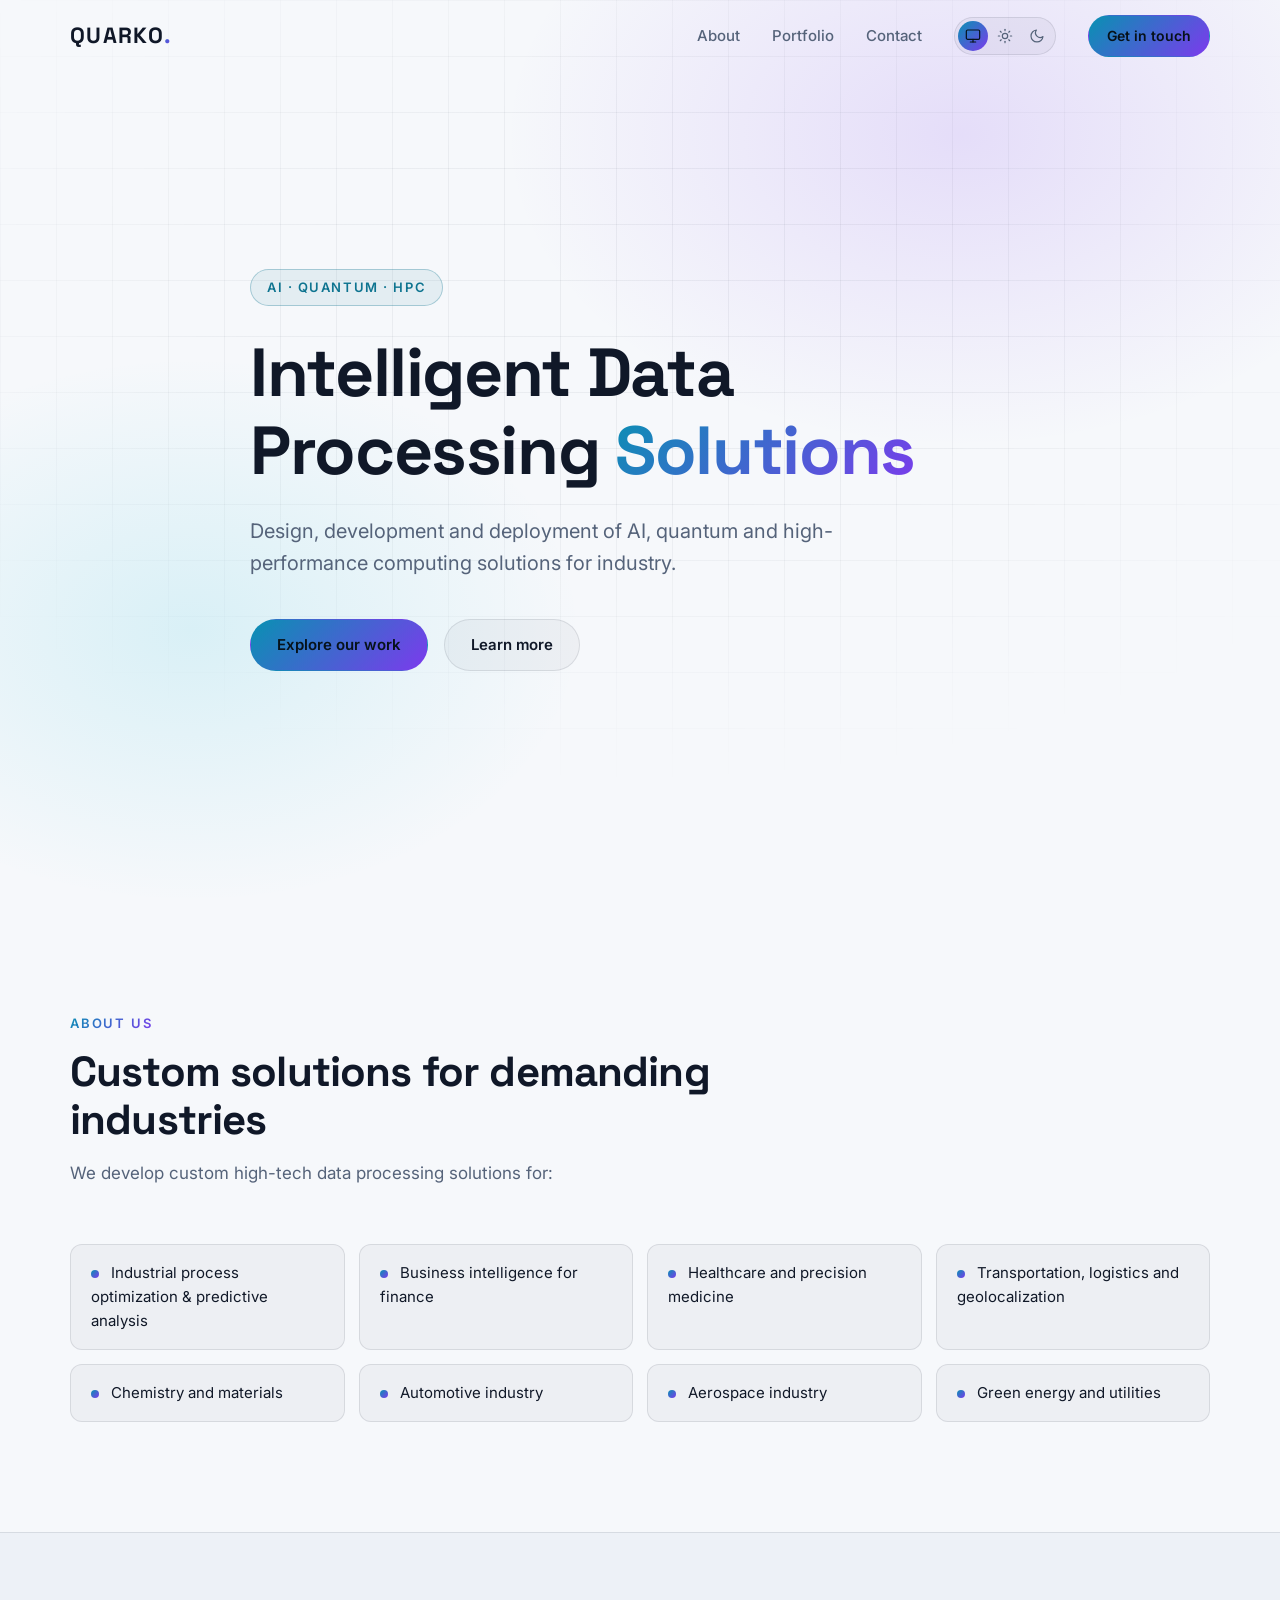
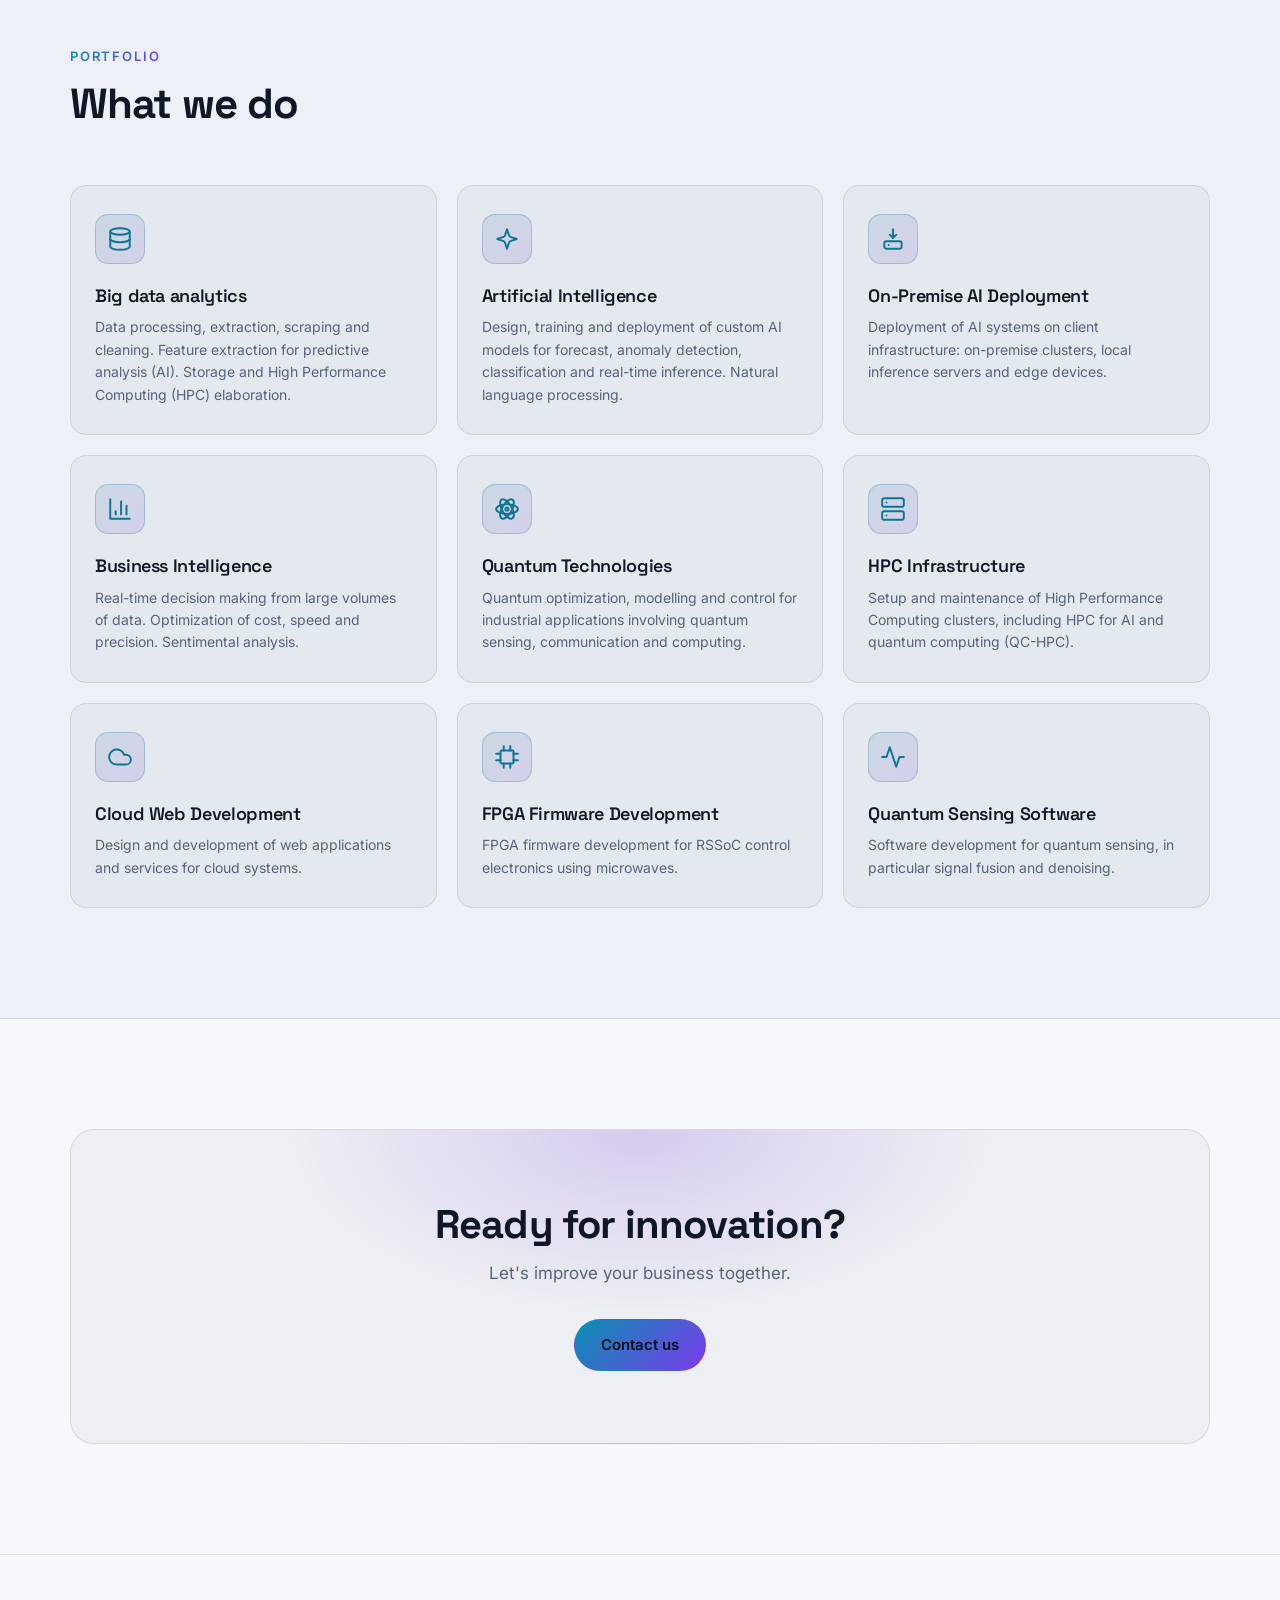
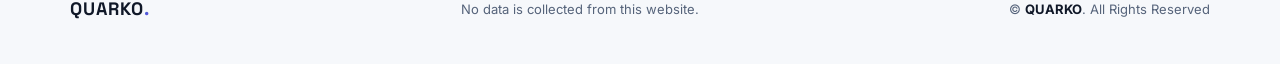
==== commit dbc58998: "Add theme mode switcher (system / light / dark)" ====
--- a/index.html
+++ b/index.html
@@ -25,6 +25,27 @@
   <link href="https://fonts.gstatic.com" crossorigin rel="preconnect">
   <link href="https://fonts.googleapis.com/css2?family=Inter:wght@400;500;600;700&family=Space+Grotesk:wght@500;600;700&display=swap"
     rel="stylesheet">
+
+  <script>
+    // Apply saved theme before first paint to avoid a flash
+    (function () {
+      var root = document.documentElement;
+      var pref = "system";
+      try {
+        var stored = localStorage.getItem("quarko-theme");
+        if (stored === "light" || stored === "dark") pref = stored;
+      } catch (e) {}
+      root.dataset.themePref = pref;
+      var mq = window.matchMedia("(prefers-color-scheme: light)");
+      function apply() {
+        root.dataset.theme = pref === "system" ? (mq.matches ? "light" : "dark") : pref;
+      }
+      apply();
+      mq.addEventListener("change", function () {
+        if (root.dataset.themePref === "system") apply();
+      });
+    })();
+  </script>
 
   <link href="assets/css/style.css" rel="stylesheet">
 
@@ -51,6 +72,33 @@
         <a href="#about">About</a>
         <a href="#portfolio">Portfolio</a>
         <a href="#contact">Contact</a>
+        <div class="theme-switch" role="group" aria-label="Theme mode">
+          <button type="button" data-theme-pref="system" aria-pressed="true" title="Sync with system" aria-label="Sync with system">
+            <svg viewBox="0 0 24 24" fill="none" stroke="currentColor" stroke-width="1.8" stroke-linecap="round" stroke-linejoin="round" aria-hidden="true">
+              <rect x="2" y="3" width="20" height="14" rx="2"></rect>
+              <path d="M8 21h8"></path>
+              <path d="M12 17v4"></path>
+            </svg>
+          </button>
+          <button type="button" data-theme-pref="light" aria-pressed="false" title="Light" aria-label="Light">
+            <svg viewBox="0 0 24 24" fill="none" stroke="currentColor" stroke-width="1.8" stroke-linecap="round" stroke-linejoin="round" aria-hidden="true">
+              <circle cx="12" cy="12" r="4"></circle>
+              <path d="M12 2v2"></path>
+              <path d="M12 20v2"></path>
+              <path d="m4.93 4.93 1.41 1.41"></path>
+              <path d="m17.66 17.66 1.41 1.41"></path>
+              <path d="M2 12h2"></path>
+              <path d="M20 12h2"></path>
+              <path d="m6.34 17.66-1.41 1.41"></path>
+              <path d="m19.07 4.93-1.41 1.41"></path>
+            </svg>
+          </button>
+          <button type="button" data-theme-pref="dark" aria-pressed="false" title="Dark" aria-label="Dark">
+            <svg viewBox="0 0 24 24" fill="none" stroke="currentColor" stroke-width="1.8" stroke-linecap="round" stroke-linejoin="round" aria-hidden="true">
+              <path d="M21 12.79A9 9 0 1 1 11.21 3 7 7 0 0 0 21 12.79Z"></path>
+            </svg>
+          </button>
+        </div>
         <a class="btn btn-primary btn-sm" href="mailto:support@quarko.tech">Get in touch</a>
       </nav>
       <button class="nav-toggle" id="nav-toggle" aria-label="Toggle menu" aria-expanded="false">
--- a/assets/css/style.css
+++ b/assets/css/style.css
@@ -3,19 +3,48 @@
    ============================================================ */
 
 :root {
+  color-scheme: dark;
   --bg: #070b14;
   --bg-alt: #0a1120;
   --surface: rgba(255, 255, 255, 0.03);
   --surface-hover: rgba(255, 255, 255, 0.055);
   --border: rgba(255, 255, 255, 0.08);
+  --border-strong: rgba(255, 255, 255, 0.25);
   --text: #e8eef8;
   --muted: #9aa7bd;
   --cyan: #22d3ee;
   --violet: #8b5cf6;
   --grad: linear-gradient(135deg, #22d3ee 0%, #8b5cf6 100%);
+  --nav-bg: rgba(7, 11, 20, 0.82);
+  --nav-bg-solid: rgba(7, 11, 20, 0.97);
+  --grid-line: rgba(255, 255, 255, 0.045);
+  --hero-glow-1: rgba(139, 92, 246, 0.22);
+  --hero-glow-2: rgba(34, 211, 238, 0.14);
+  --shadow-card: rgba(0, 0, 0, 0.35);
   --radius: 16px;
   --font-body: "Inter", system-ui, -apple-system, sans-serif;
   --font-head: "Space Grotesk", var(--font-body);
+}
+
+:root[data-theme="light"] {
+  color-scheme: light;
+  --bg: #f6f8fb;
+  --bg-alt: #edf1f7;
+  --surface: rgba(15, 23, 42, 0.035);
+  --surface-hover: rgba(15, 23, 42, 0.065);
+  --border: rgba(15, 23, 42, 0.1);
+  --border-strong: rgba(15, 23, 42, 0.25);
+  --text: #101828;
+  --muted: #55637a;
+  --cyan: #0e7490;
+  --violet: #6d28d9;
+  --grad: linear-gradient(135deg, #0891b2 0%, #7c3aed 100%);
+  --nav-bg: rgba(246, 248, 251, 0.82);
+  --nav-bg-solid: rgba(246, 248, 251, 0.97);
+  --grid-line: rgba(15, 23, 42, 0.05);
+  --hero-glow-1: rgba(124, 58, 237, 0.14);
+  --hero-glow-2: rgba(6, 182, 212, 0.12);
+  --shadow-card: rgba(15, 23, 42, 0.12);
 }
 
 * {
@@ -124,7 +153,7 @@
 
 .btn-primary:hover {
   transform: translateY(-2px);
-  box-shadow: 0 8px 30px rgba(34, 211, 238, 0.25);
+  box-shadow: 0 8px 30px color-mix(in srgb, var(--cyan) 25%, transparent);
 }
 
 .btn-ghost {
@@ -134,7 +163,7 @@
 }
 
 .btn-ghost:hover {
-  border-color: rgba(255, 255, 255, 0.25);
+  border-color: var(--border-strong);
   background: var(--surface-hover);
   transform: translateY(-2px);
 }
@@ -152,7 +181,7 @@
 }
 
 .nav.scrolled {
-  background: rgba(7, 11, 20, 0.82);
+  background: var(--nav-bg);
   backdrop-filter: blur(14px);
   -webkit-backdrop-filter: blur(14px);
   border-bottom-color: var(--border);
@@ -234,6 +263,45 @@
   transform: translateY(-7px) rotate(-45deg);
 }
 
+/* ---------- Theme switcher ---------- */
+
+.theme-switch {
+  display: inline-flex;
+  align-items: center;
+  gap: 2px;
+  padding: 3px;
+  background: var(--surface);
+  border: 1px solid var(--border);
+  border-radius: 999px;
+}
+
+.theme-switch button {
+  display: grid;
+  place-items: center;
+  width: 30px;
+  height: 30px;
+  border: none;
+  border-radius: 999px;
+  background: transparent;
+  color: var(--muted);
+  cursor: pointer;
+  transition: color 0.2s ease, background 0.2s ease;
+}
+
+.theme-switch button:hover {
+  color: var(--text);
+}
+
+.theme-switch button[aria-pressed="true"] {
+  background: var(--grad);
+  color: #06121a;
+}
+
+.theme-switch svg {
+  width: 16px;
+  height: 16px;
+}
+
 /* ---------- Hero ---------- */
 
 .hero {
@@ -249,8 +317,8 @@
   position: absolute;
   inset: 0;
   background:
-    radial-gradient(700px 480px at 75% 15%, rgba(139, 92, 246, 0.22), transparent 65%),
-    radial-gradient(600px 420px at 15% 70%, rgba(34, 211, 238, 0.14), transparent 65%);
+    radial-gradient(700px 480px at 75% 15%, var(--hero-glow-1), transparent 65%),
+    radial-gradient(600px 420px at 15% 70%, var(--hero-glow-2), transparent 65%);
 }
 
 .hero-bg::after {
@@ -258,8 +326,8 @@
   position: absolute;
   inset: 0;
   background-image:
-    linear-gradient(rgba(255, 255, 255, 0.045) 1px, transparent 1px),
-    linear-gradient(90deg, rgba(255, 255, 255, 0.045) 1px, transparent 1px);
+    linear-gradient(var(--grid-line) 1px, transparent 1px),
+    linear-gradient(90deg, var(--grid-line) 1px, transparent 1px);
   background-size: 56px 56px;
   -webkit-mask-image: radial-gradient(ellipse 90% 70% at 50% 35%, black 30%, transparent 75%);
   mask-image: radial-gradient(ellipse 90% 70% at 50% 35%, black 30%, transparent 75%);
@@ -274,9 +342,9 @@
   display: inline-block;
   padding: 7px 16px;
   margin-bottom: 28px;
-  border: 1px solid rgba(34, 211, 238, 0.3);
+  border: 1px solid color-mix(in srgb, var(--cyan) 30%, transparent);
   border-radius: 999px;
-  background: rgba(34, 211, 238, 0.08);
+  background: color-mix(in srgb, var(--cyan) 8%, transparent);
   color: var(--cyan);
   font-size: 13px;
   font-weight: 600;
@@ -381,7 +449,7 @@
 }
 
 .chips li:hover {
-  border-color: rgba(34, 211, 238, 0.35);
+  border-color: color-mix(in srgb, var(--cyan) 35%, transparent);
   background: var(--surface-hover);
   transform: translateY(-2px);
 }
@@ -406,9 +474,9 @@
 
 .card:hover {
   transform: translateY(-5px);
-  border-color: rgba(34, 211, 238, 0.4);
+  border-color: color-mix(in srgb, var(--cyan) 40%, transparent);
   background: var(--surface-hover);
-  box-shadow: 0 16px 40px rgba(0, 0, 0, 0.35);
+  box-shadow: 0 16px 40px var(--shadow-card);
 }
 
 .card-icon {
@@ -418,8 +486,8 @@
   height: 50px;
   margin-bottom: 22px;
   border-radius: 13px;
-  background: linear-gradient(135deg, rgba(34, 211, 238, 0.14), rgba(139, 92, 246, 0.14));
-  border: 1px solid rgba(34, 211, 238, 0.25);
+  background: linear-gradient(135deg, color-mix(in srgb, var(--cyan) 14%, transparent), color-mix(in srgb, var(--violet) 14%, transparent));
+  border: 1px solid color-mix(in srgb, var(--cyan) 25%, transparent);
   color: var(--cyan);
 }
 
@@ -449,7 +517,7 @@
   border: 1px solid var(--border);
   border-radius: 24px;
   background:
-    radial-gradient(500px 260px at 50% 0%, rgba(139, 92, 246, 0.18), transparent 70%),
+    radial-gradient(500px 260px at 50% 0%, color-mix(in srgb, var(--violet) 18%, transparent), transparent 70%),
     var(--surface);
 }
 
@@ -545,7 +613,7 @@
     align-items: stretch;
     gap: 4px;
     padding: 16px 24px 24px;
-    background: rgba(7, 11, 20, 0.97);
+    background: var(--nav-bg-solid);
     backdrop-filter: blur(14px);
     -webkit-backdrop-filter: blur(14px);
     border-bottom: 1px solid var(--border);
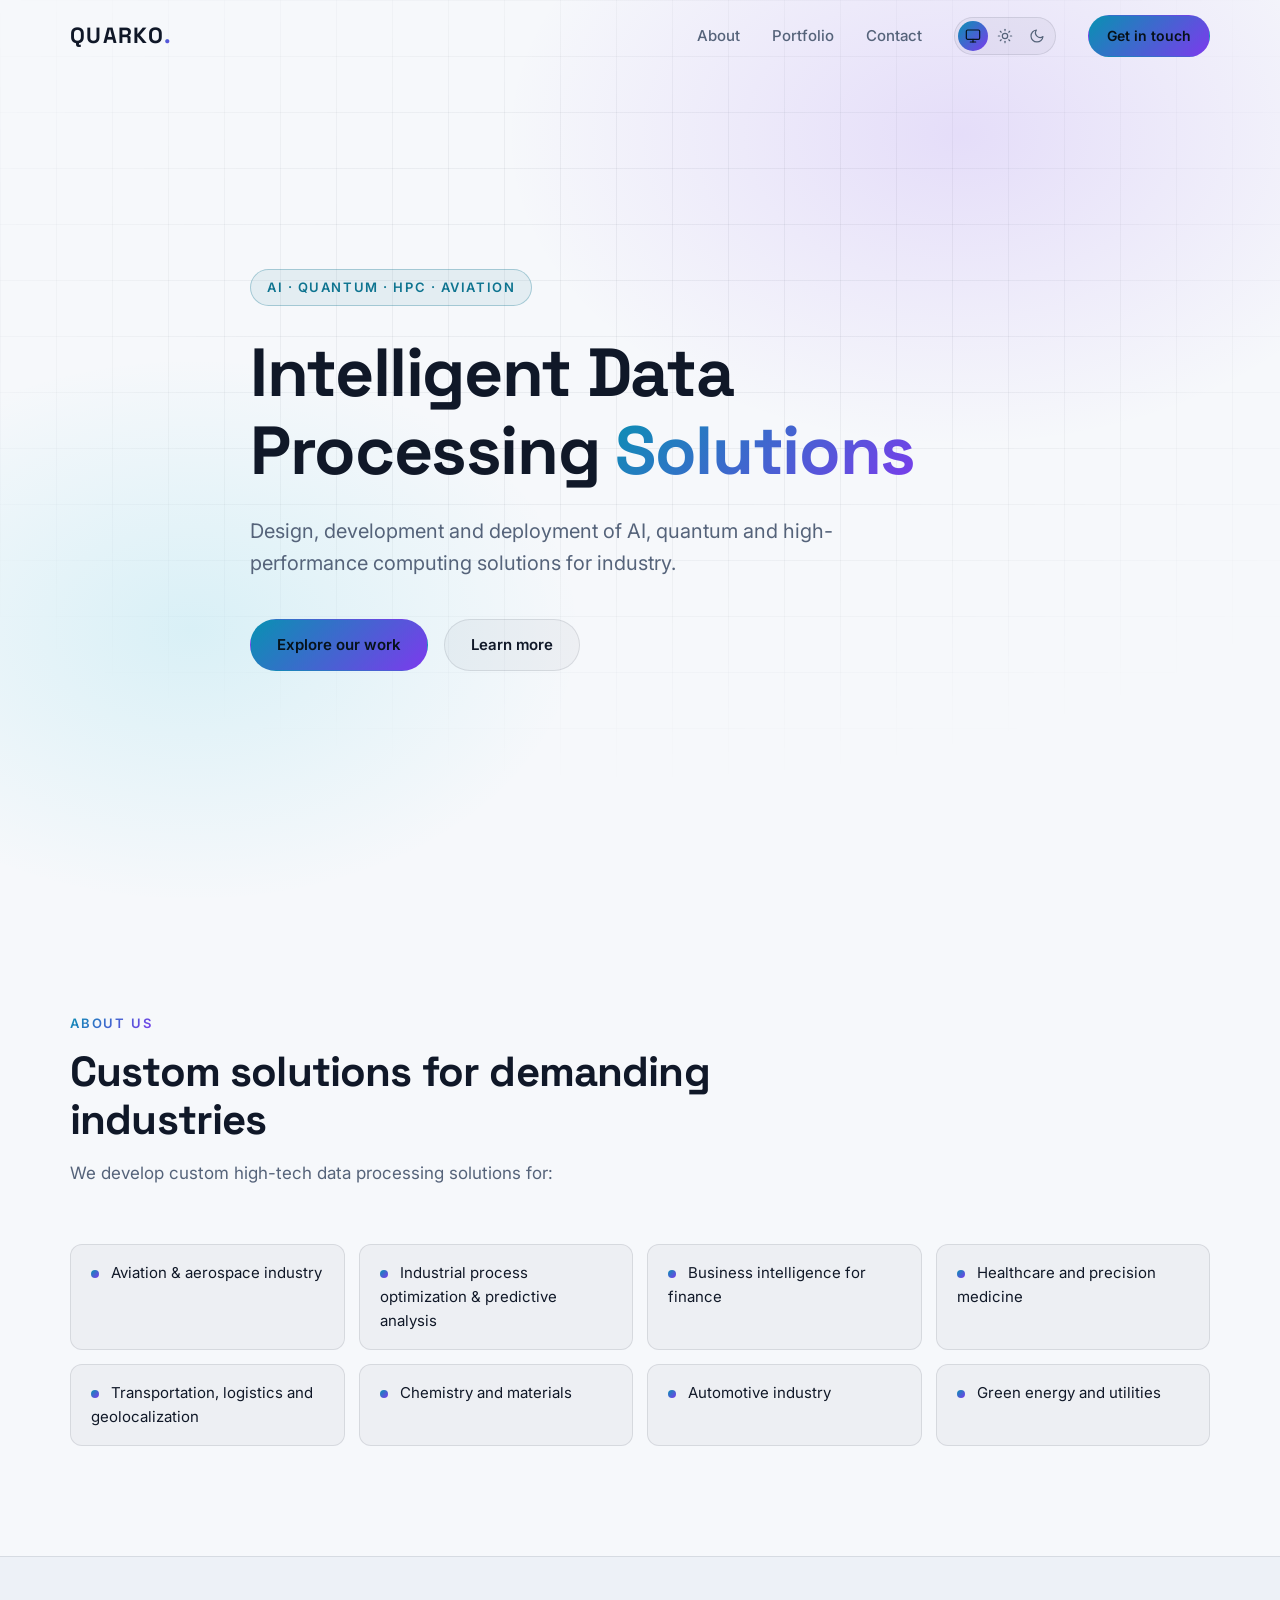
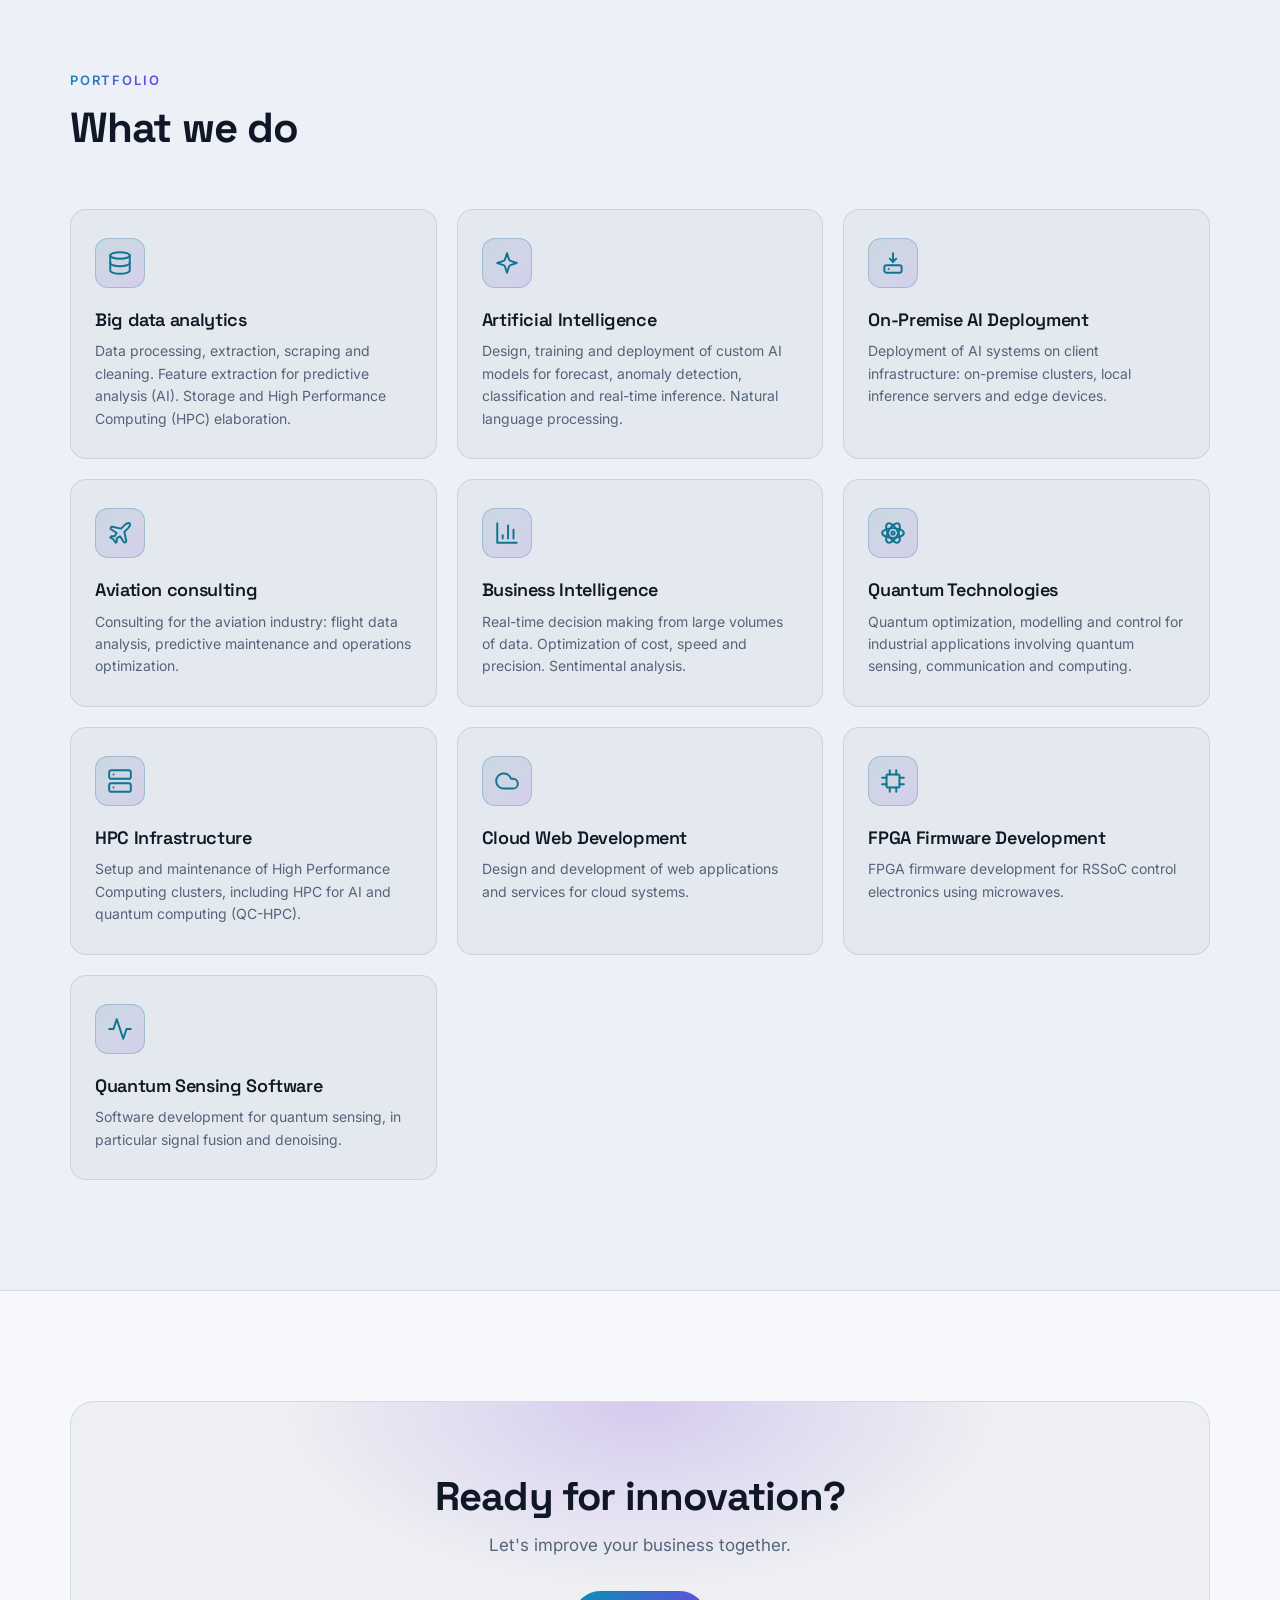
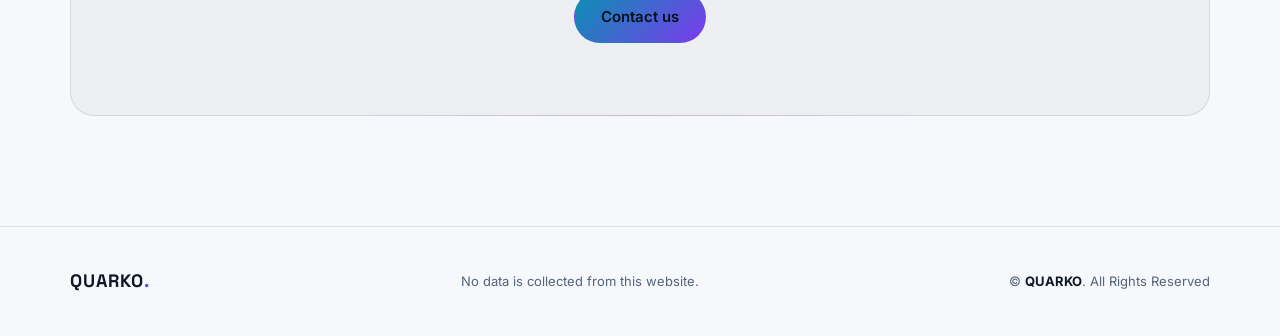
==== commit b900aaa2: "Add aviation consulting across badge, chips and portfolio" ====
--- a/index.html
+++ b/index.html
@@ -112,7 +112,7 @@
     <section class="hero">
       <div class="hero-bg" aria-hidden="true"></div>
       <div class="container hero-inner">
-        <span class="badge">AI · Quantum · HPC</span>
+        <span class="badge">AI · Quantum · HPC · Aviation</span>
         <h1>Intelligent Data Processing <span class="grad">Solutions</span></h1>
         <p class="lead">Design, development and deployment of AI, quantum and
           high-performance computing solutions for industry.</p>
@@ -131,13 +131,13 @@
           <p class="section-lead">We develop custom high-tech data processing solutions for:</p>
         </div>
         <ul class="chips">
+          <li>Aviation &amp; aerospace industry</li>
           <li>Industrial process optimization &amp; predictive analysis</li>
           <li>Business intelligence for finance</li>
           <li>Healthcare and precision medicine</li>
           <li>Transportation, logistics and geolocalization</li>
           <li>Chemistry and materials</li>
           <li>Automotive industry</li>
-          <li>Aerospace industry</li>
           <li>Green energy and utilities</li>
         </ul>
       </div>
@@ -194,6 +194,18 @@
             <p>Deployment of AI systems on client infrastructure:
               on-premise clusters, local inference servers and edge
               devices.</p>
+          </article>
+
+          <article class="card">
+            <div class="card-icon" aria-hidden="true">
+              <svg viewBox="0 0 24 24" fill="none" stroke="currentColor" stroke-width="1.8"
+                stroke-linecap="round" stroke-linejoin="round">
+                <path d="M17.8 19.2 16 11l3.5-3.5C21 6 21.5 4 21 3c-1-.5-3 0-4.5 1.5L13 8 4.8 6.2c-.5-.1-.9.1-1.1.5l-.3.5c-.2.5-.1 1 .3 1.3L9 12l-2 3H4l-1 1 3 2 2 3 1-1v-3l3-2 3.5 5.3c.3.4.8.5 1.3.3l.5-.2c.4-.3.6-.7.5-1.2z"></path>
+              </svg>
+            </div>
+            <h3>Aviation consulting</h3>
+            <p>Consulting for the aviation industry: flight data analysis,
+              predictive maintenance and operations optimization.</p>
           </article>
 
           <article class="card">
